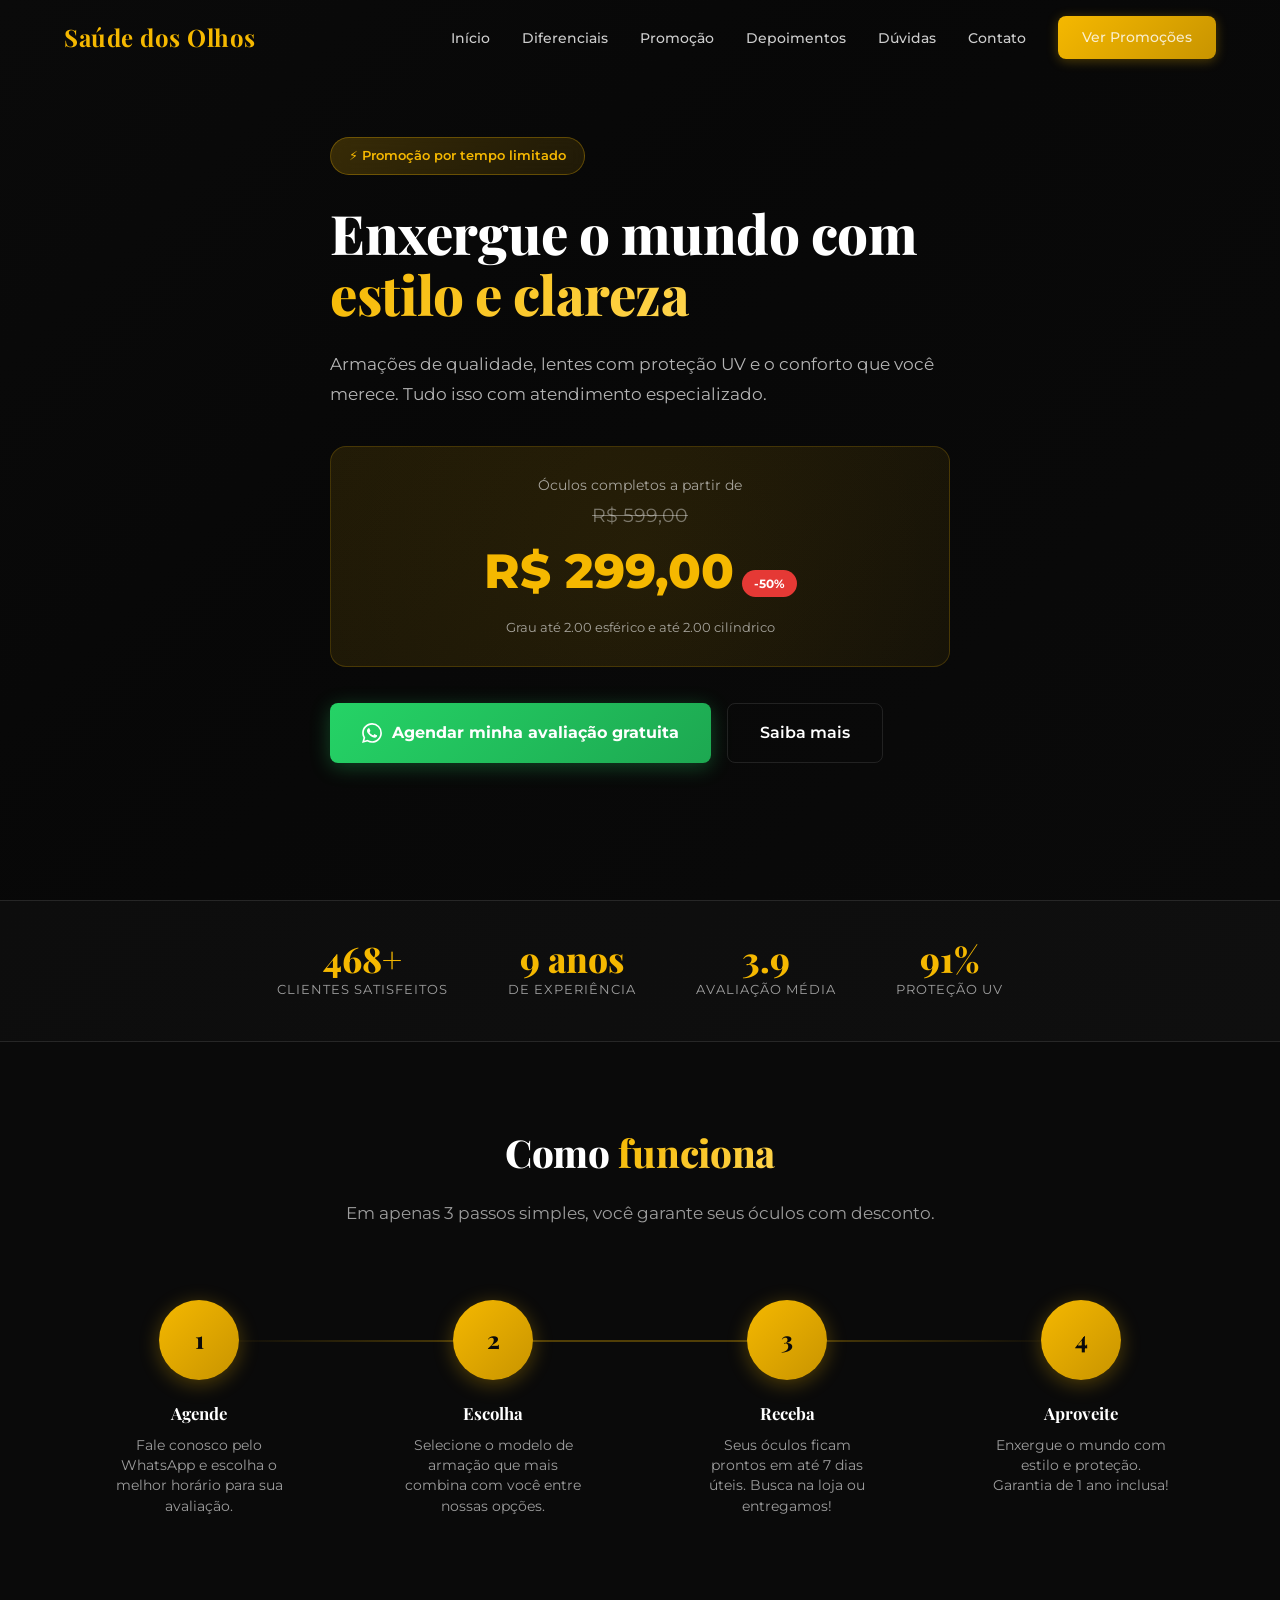
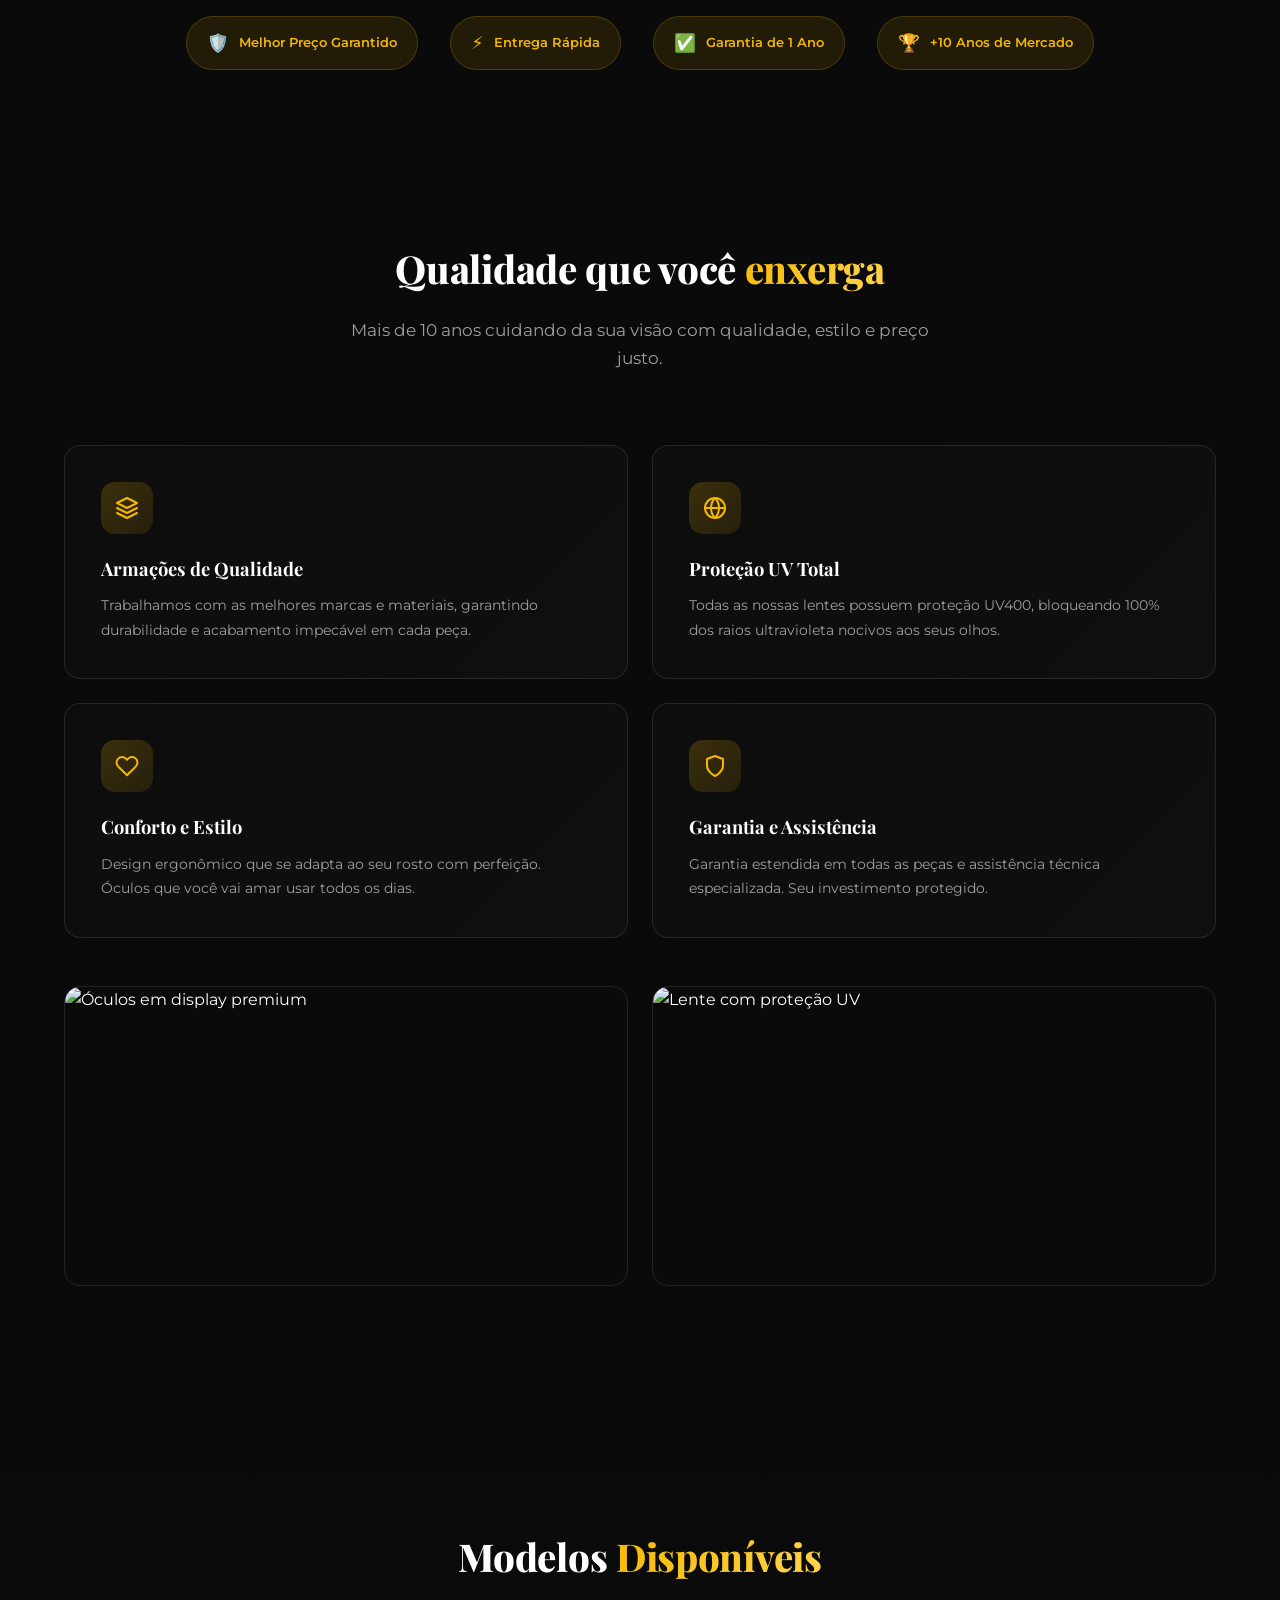
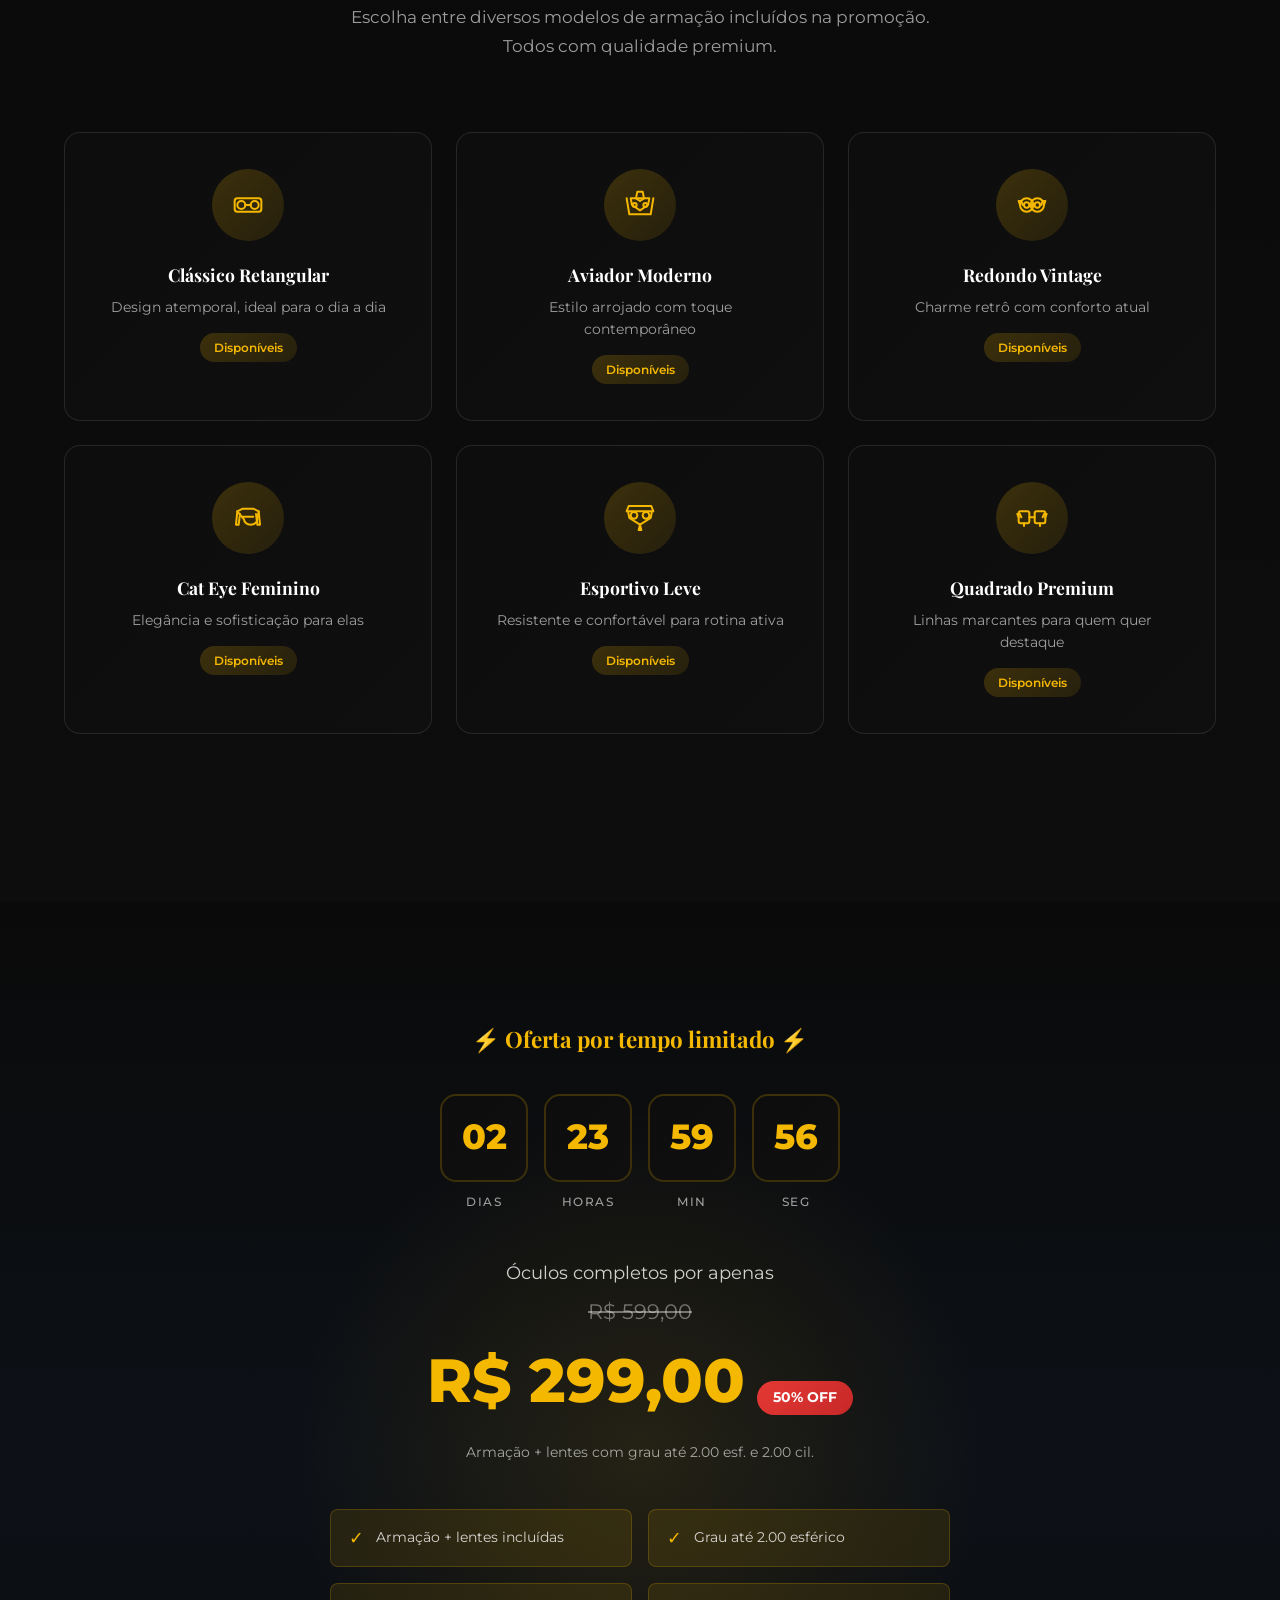
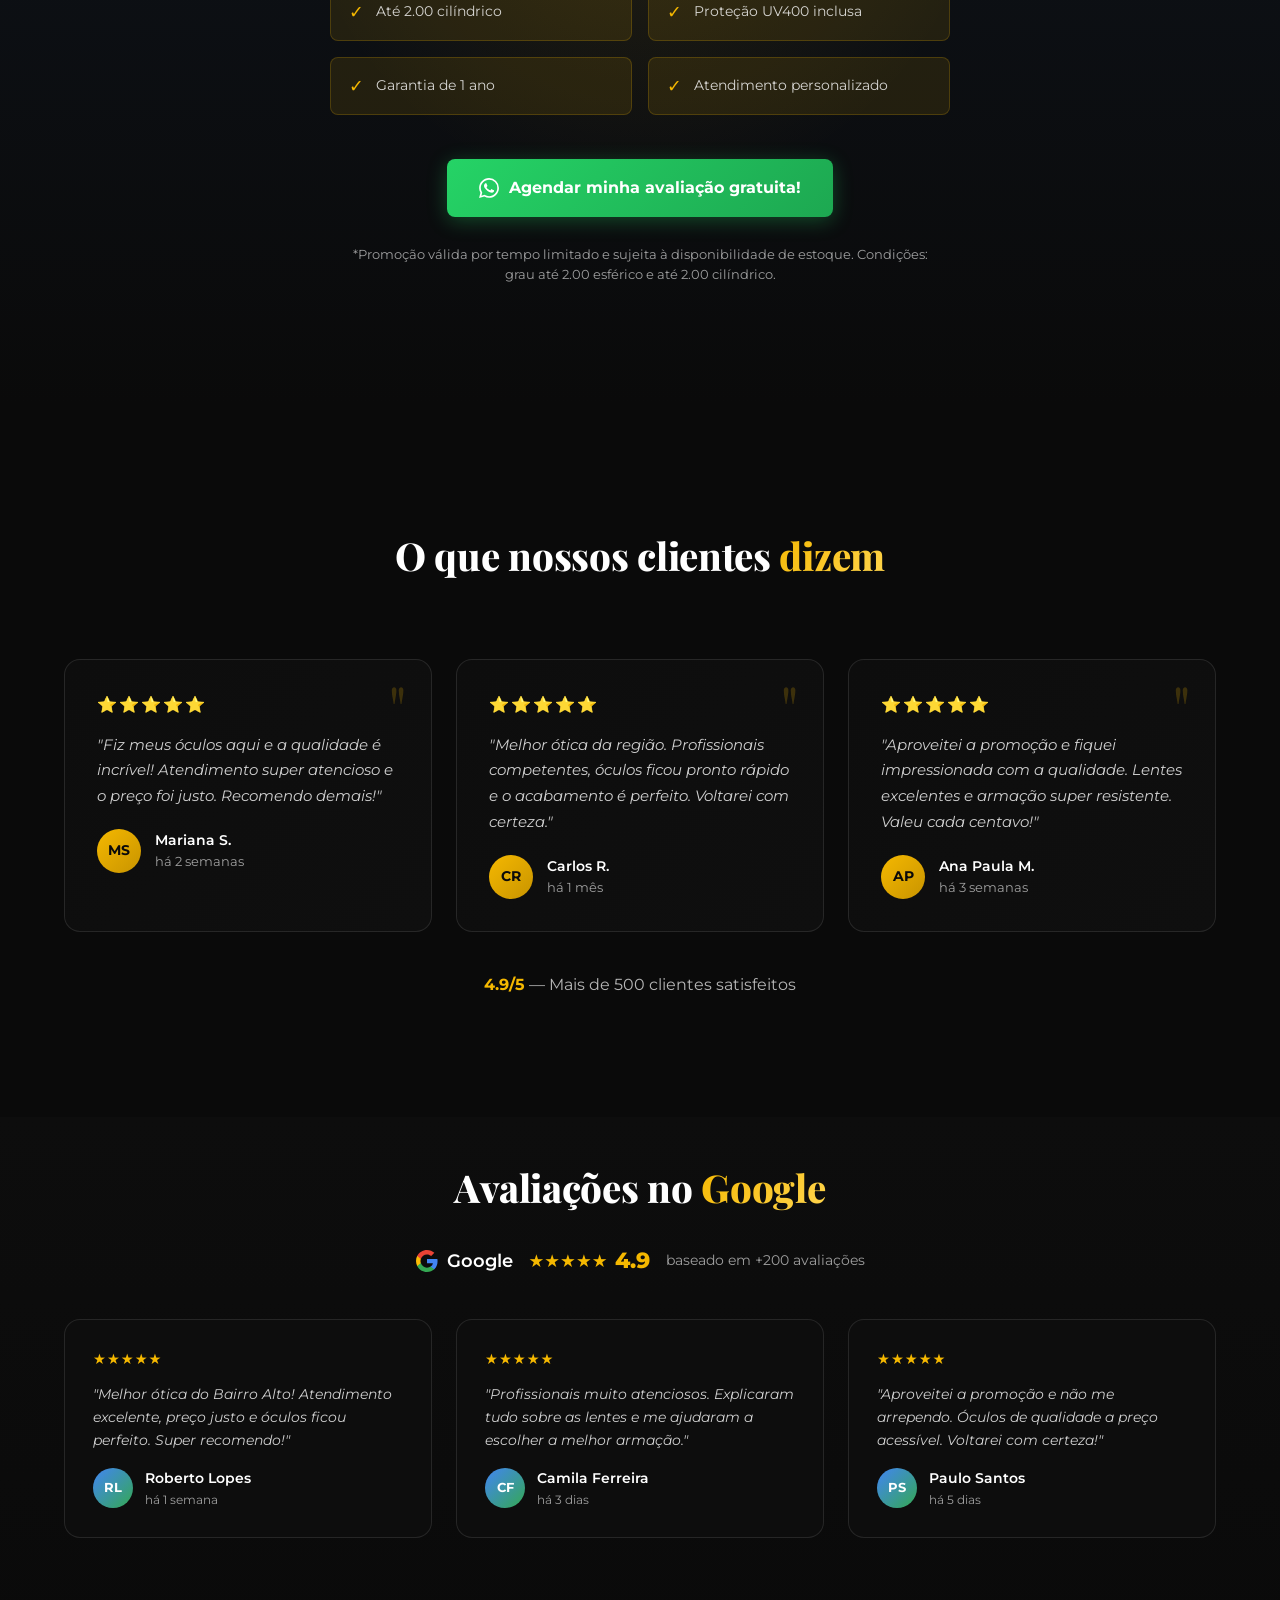
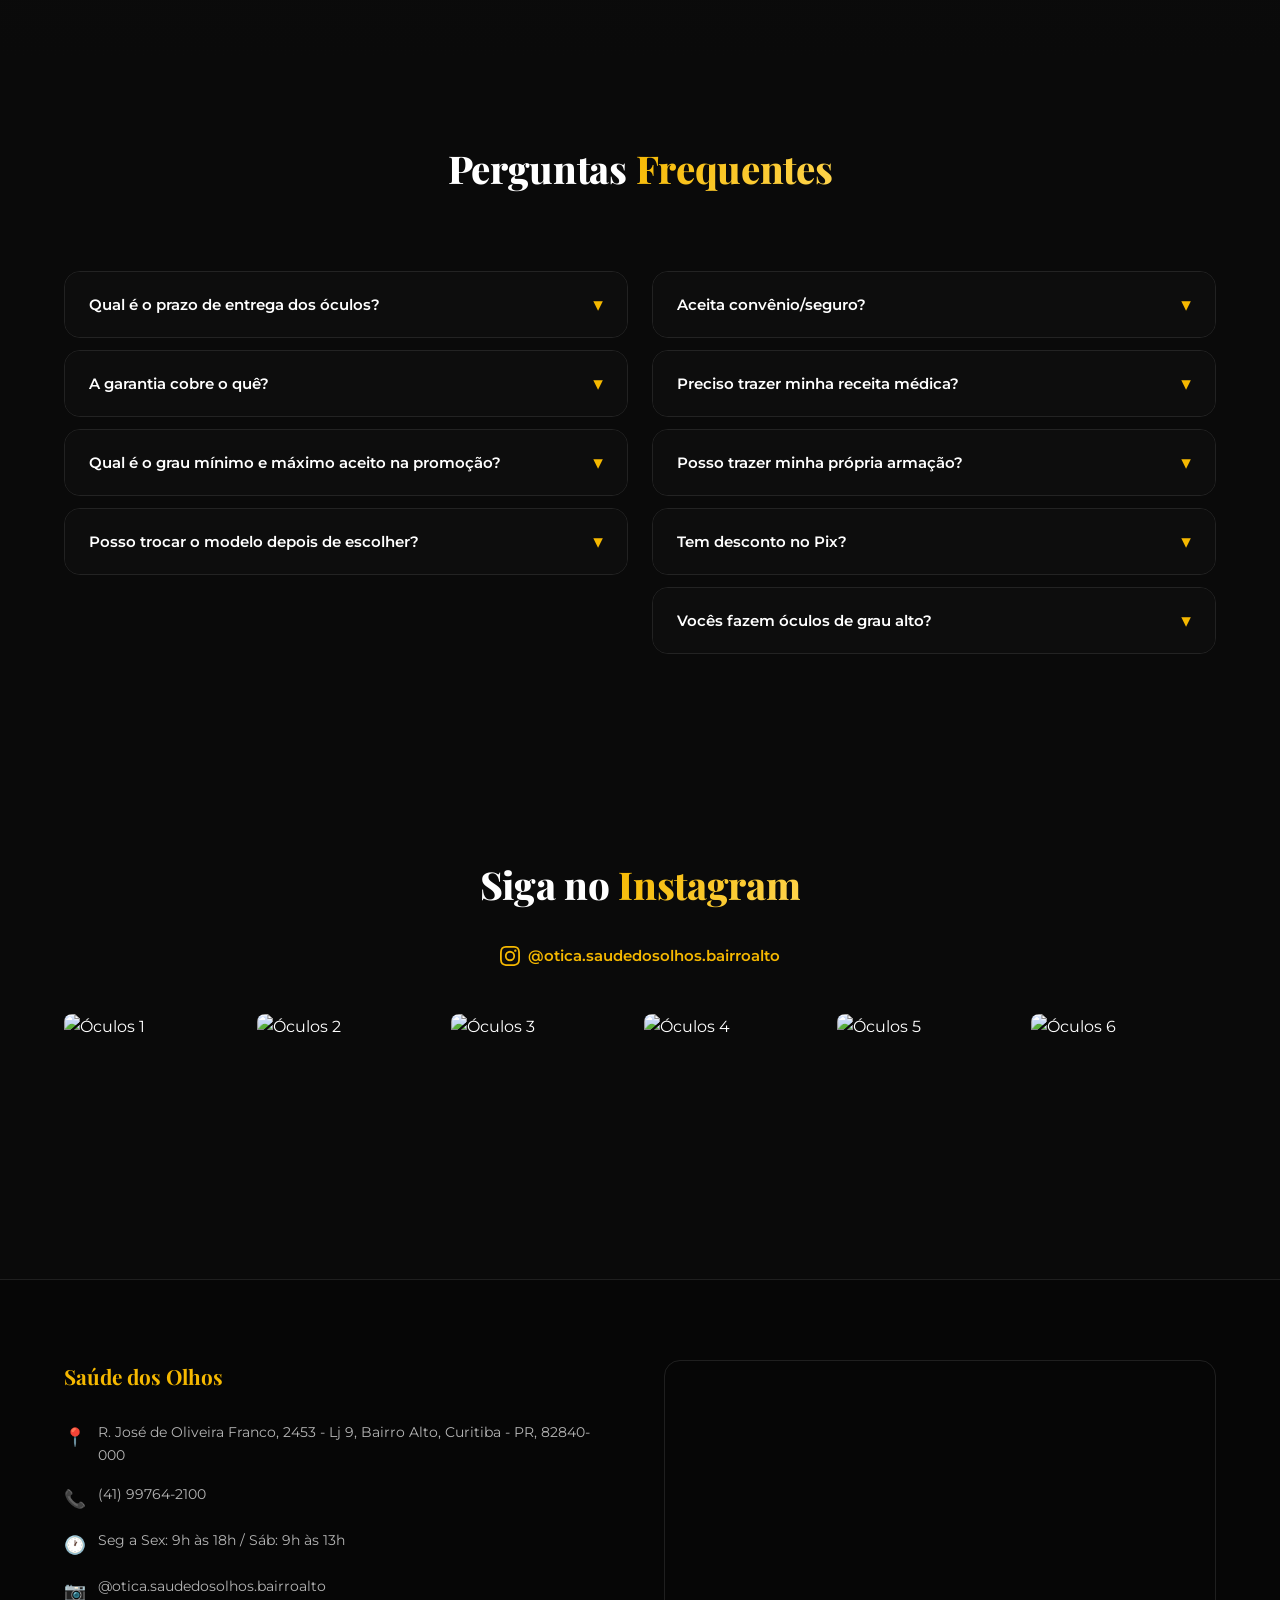
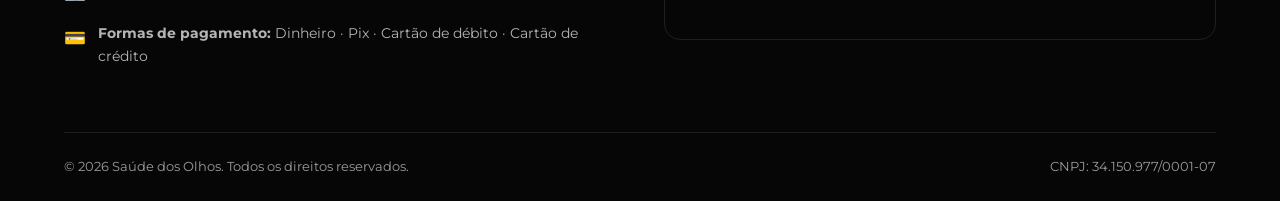
==== index.html @ c2dc25c1 "Update Instagram feed with 6 different photos" ====
<!DOCTYPE html>
<html lang="pt-BR">
<head>
  <meta charset="UTF-8">
  <meta name="viewport" content="width=device-width, initial-scale=1.0">
  <title>ÓticaPromo - Saúde dos Olhos</title>
  <meta name="description" content="Óculos completos com oferta especial. Qualidade e estilo para sua visão.">
  <link rel="icon" href="https://public-frontend-1300249583.cos.ap-nanjing.myqcloud.com/commonfile/DefaultAppLogo.png">
  <meta property="og:title" content="ÓticaPromo - Saúde dos Olhos">
  <meta property="og:description" content="Óculos completos com oferta especial. Qualidade e estilo para sua visão.">
  <meta property="og:type" content="website">
  <link rel="stylesheet" href="styles.css">
</head>
<body>

  <!-- Navbar -->
  <nav class="navbar">
    <div class="container">
      <a href="/" class="navbar-brand">Saúde dos Olhos</a>
      <ul class="navbar-links">
        <li><a href="#hero">Início</a></li>
        <li><a href="#diferenciais">Diferenciais</a></li>
        <li><a href="#oferta">Promoção</a></li>
        <li><a href="#depoimentos">Depoimentos</a></li>
        <li><a href="#faq">Dúvidas</a></li>
        <li><a href="#contato">Contato</a></li>
        <li><a href="promocoes.html" class="btn-gold">Ver Promoções</a></li>
      </ul>
      <button class="hamburger" aria-label="Menu">
        <span></span><span></span><span></span>
      </button>
    </div>
  </nav>

  <!-- Mobile Menu -->
  <div class="mobile-menu">
    <button class="mobile-menu-close" aria-label="Fechar menu">&times;</button>
    <a href="#hero">Início</a>
    <a href="#diferenciais">Diferenciais</a>
    <a href="#oferta">Promoção</a>
    <a href="#depoimentos">Depoimentos</a>
    <a href="#faq">Dúvidas</a>
    <a href="#contato">Contato</a>
    <a href="promocoes.html" class="btn-gold">Ver Promoções</a>
  </div>

  <!-- Hero -->
  <section class="hero" id="hero">
    <div class="hero-bg">
      <img src="https://mgx-backend-cdn.metadl.com/generate/images/1428161/2026-07-14/spv62vicaizq/hero-stylish-person-glasses.png" alt="Pessoa com estilo usando óculos">
    </div>
    <div class="container">
      <div class="hero-content">
        <span class="hero-badge">⚡ Promoção por tempo limitado</span>
        <h1>Enxergue o mundo com <span class="gold">estilo e clareza</span></h1>
        <p>Armações de qualidade, lentes com proteção UV e o conforto que você merece. Tudo isso com atendimento especializado.</p>
        <div class="price-box">
          <div class="label">Óculos completos a partir de</div>
          <div class="price-original">R$ 599,00</div>
          <div><span class="price">R$ 299,00</span><span class="discount-badge">-50%</span></div>
          <div class="subtitle">Grau até 2.00 esférico e até 2.00 cilíndrico</div>
        </div>
        <div class="hero-buttons">
          <a href="https://wa.me/5541997642100?text=Ol%C3%A1!%20Quero%20agendar%20minha%20avalia%C3%A7%C3%A3o%20gratuita" class="btn-whatsapp" target="_blank" rel="noopener">
            <svg width="20" height="20" viewBox="0 0 24 24" fill="currentColor"><path d="M17.472 14.382c-.297-.149-1.758-.867-2.03-.967-.273-.099-.471-.148-.67.15-.197.297-.767.966-.94 1.164-.173.199-.347.223-.644.075-.297-.15-1.255-.463-2.39-1.475-.883-.788-1.48-1.761-1.653-2.059-.173-.297-.018-.458.13-.606.134-.133.298-.347.446-.52.149-.174.198-.298.298-.497.099-.198.05-.371-.025-.52-.075-.149-.669-1.612-.916-2.207-.242-.579-.487-.5-.669-.51-.173-.008-.371-.01-.57-.01-.198 0-.52.074-.792.372-.272.297-1.04 1.016-1.04 2.479 0 1.462 1.065 2.875 1.213 3.074.149.198 2.096 3.2 5.077 4.487.709.306 1.262.489 1.694.625.712.227 1.36.195 1.871.118.571-.085 1.758-.719 2.006-1.413.248-.694.248-1.289.173-1.413-.074-.124-.272-.198-.57-.347m-5.421 7.403h-.004a9.87 9.87 0 01-5.031-1.378l-.361-.214-3.741.982.998-3.648-.235-.374a9.86 9.86 0 01-1.51-5.26c.001-5.45 4.436-9.884 9.888-9.884 2.64 0 5.122 1.03 6.988 2.898a9.825 9.825 0 012.893 6.994c-.003 5.45-4.437 9.884-9.885 9.884m8.413-18.297A11.815 11.815 0 0012.05 0C5.495 0 .16 5.335.157 11.892c0 2.096.547 4.142 1.588 5.945L.057 24l6.305-1.654a11.882 11.882 0 005.683 1.448h.005c6.554 0 11.89-5.335 11.893-11.893a11.821 11.821 0 00-3.48-8.413z"/></svg>
            Agendar minha avaliação gratuita
          </a>
          <a href="#diferenciais" class="btn-outline">Saiba mais</a>
        </div>
      </div>
    </div>
  </section>

  <!-- Social Proof -->
  <section class="social-proof">
    <div class="container">
      <div class="proof-item fade-in">
        <div class="proof-number" data-count="500" data-suffix="+">0+</div>
        <div class="proof-label">Clientes satisfeitos</div>
      </div>
      <div class="proof-item fade-in">
        <div class="proof-number" data-count="10" data-suffix=" anos">0 anos</div>
        <div class="proof-label">De experiência</div>
      </div>
      <div class="proof-item fade-in">
        <div class="proof-number" data-count="4" data-suffix=".9" data-prefix="">0</div>
        <div class="proof-label">Avaliação média</div>
      </div>
      <div class="proof-item fade-in">
        <div class="proof-number" data-count="100" data-suffix="%">0%</div>
        <div class="proof-label">Proteção UV</div>
      </div>
    </div>
  </section>

  <!-- Processo Passo a Passo -->
  <section class="section" style="padding-top: 80px; padding-bottom: 40px;">
    <div class="container">
      <div class="section-header">
        <h2 class="fade-in">Como <span class="gold">funciona</span></h2>
        <p class="fade-in">Em apenas 3 passos simples, você garante seus óculos com desconto.</p>
      </div>
      <div class="processo-grid">
        <div class="processo-step fade-in">
          <div class="processo-numero">1</div>
          <h3>Agende</h3>
          <p>Fale conosco pelo WhatsApp e escolha o melhor horário para sua avaliação.</p>
        </div>
        <div class="processo-step fade-in">
          <div class="processo-numero">2</div>
          <h3>Escolha</h3>
          <p>Selecione o modelo de armação que mais combina com você entre nossas opções.</p>
        </div>
        <div class="processo-step fade-in">
          <div class="processo-numero">3</div>
          <h3>Receba</h3>
          <p>Seus óculos ficam prontos em até 7 dias úteis. Busca na loja ou entregamos!</p>
        </div>
        <div class="processo-step fade-in">
          <div class="processo-numero">4</div>
          <h3>Aproveite</h3>
          <p>Enxergue o mundo com estilo e proteção. Garantia de 1 ano inclusa!</p>
        </div>
      </div>
    </div>
  </section>

  <!-- Trust Seals -->
  <section class="section" style="padding: 60px 0 0;">
    <div class="container">
      <div class="trust-seals fade-in">
        <div class="seal"><span class="seal-icon">🛡️</span> Melhor Preço Garantido</div>
        <div class="seal"><span class="seal-icon">⚡</span> Entrega Rápida</div>
        <div class="seal"><span class="seal-icon">✅</span> Garantia de 1 Ano</div>
        <div class="seal"><span class="seal-icon">🏆</span> +10 Anos de Mercado</div>
      </div>
    </div>
  </section>

  <!-- Diferenciais -->
  <section class="section" id="diferenciais">
    <div class="container">
      <div class="section-header">
        <h2 class="fade-in">Qualidade que você <span class="gold">enxerga</span></h2>
        <p class="fade-in">Mais de 10 anos cuidando da sua visão com qualidade, estilo e preço justo.</p>
      </div>
      <div class="diferenciais-grid">
        <div class="diferencial-card fade-in-left">
          <div class="diferencial-icon">
            <svg width="24" height="24" viewBox="0 0 24 24" fill="none" stroke="currentColor" stroke-width="2" stroke-linecap="round" stroke-linejoin="round"><path d="M12 2L2 7l10 5 10-5-10-5z"/><path d="M2 17l10 5 10-5"/><path d="M2 12l10 5 10-5"/></svg>
          </div>
          <h3>Armações de Qualidade</h3>
          <p>Trabalhamos com as melhores marcas e materiais, garantindo durabilidade e acabamento impecável em cada peça.</p>
        </div>
        <div class="diferencial-card fade-in-right">
          <div class="diferencial-icon">
            <svg width="24" height="24" viewBox="0 0 24 24" fill="none" stroke="currentColor" stroke-width="2" stroke-linecap="round" stroke-linejoin="round"><circle cx="12" cy="12" r="10"/><path d="M12 2a14.5 14.5 0 000 20 14.5 14.5 0 000-20"/><path d="M2 12h20"/></svg>
          </div>
          <h3>Proteção UV Total</h3>
          <p>Todas as nossas lentes possuem proteção UV400, bloqueando 100% dos raios ultravioleta nocivos aos seus olhos.</p>
        </div>
        <div class="diferencial-card fade-in-left">
          <div class="diferencial-icon">
            <svg width="24" height="24" viewBox="0 0 24 24" fill="none" stroke="currentColor" stroke-width="2" stroke-linecap="round" stroke-linejoin="round"><path d="M20.84 4.61a5.5 5.5 0 00-7.78 0L12 5.67l-1.06-1.06a5.5 5.5 0 00-7.78 7.78l1.06 1.06L12 21.23l7.78-7.78 1.06-1.06a5.5 5.5 0 000-7.78z"/></svg>
          </div>
          <h3>Conforto e Estilo</h3>
          <p>Design ergonômico que se adapta ao seu rosto com perfeição. Óculos que você vai amar usar todos os dias.</p>
        </div>
        <div class="diferencial-card fade-in-right">
          <div class="diferencial-icon">
            <svg width="24" height="24" viewBox="0 0 24 24" fill="none" stroke="currentColor" stroke-width="2" stroke-linecap="round" stroke-linejoin="round"><path d="M12 22s8-4 8-10V5l-8-3-8 3v7c0 6 8 10 8 10z"/></svg>
          </div>
          <h3>Garantia e Assistência</h3>
          <p>Garantia estendida em todas as peças e assistência técnica especializada. Seu investimento protegido.</p>
        </div>
      </div>
      <div class="gallery-grid">
        <img class="scale-in" src="https://mgx-backend-cdn.metadl.com/generate/images/1428161/2026-07-14/spv63dycaiza/glasses-display-luxury.png" alt="Óculos em display premium">
        <img class="scale-in" src="https://mgx-backend-cdn.metadl.com/generate/images/1428161/2026-07-14/spv63qqcai2q/lens-uv-protection-closeup.png" alt="Lente com proteção UV">
      </div>
    </div>
  </section>

  <!-- Modelos Disponíveis -->
  <section class="section models-section" id="modelos">
    <div class="container">
      <div class="section-header">
        <h2 class="fade-in">Modelos <span class="gold">Disponíveis</span></h2>
        <p class="fade-in">Escolha entre diversos modelos de armação incluídos na promoção. Todos com qualidade premium.</p>
      </div>
      <div class="models-grid">
        <div class="model-card fade-in">
          <div class="model-icon">
            <svg width="32" height="32" viewBox="0 0 24 24" fill="none" stroke="currentColor" stroke-width="1.5" stroke-linecap="round" stroke-linejoin="round"><rect x="2" y="7" width="20" height="10" rx="2"/><circle cx="7" cy="12" r="3"/><circle cx="17" cy="12" r="3"/><path d="M10 12h4"/></svg>
          </div>
          <h3>Clássico Retangular</h3>
          <p>Design atemporal, ideal para o dia a dia</p>
          <span class="model-badge">Disponíveis</span>
        </div>
        <div class="model-card fade-in">
          <div class="model-icon">
            <svg width="32" height="32" viewBox="0 0 24 24" fill="none" stroke="currentColor" stroke-width="1.5" stroke-linecap="round" stroke-linejoin="round"><path d="M10 2h4l1 5-3 2-3-2z"/><path d="M5 7h14l-1 5-6 4-6-4z"/><path d="M2 7l2 12h16l2-12"/><circle cx="8" cy="12" r="1.5"/><circle cx="16" cy="12" r="1.5"/></svg>
          </div>
          <h3>Aviador Moderno</h3>
          <p>Estilo arrojado com toque contemporâneo</p>
          <span class="model-badge">Disponíveis</span>
        </div>
        <div class="model-card fade-in">
          <div class="model-icon">
            <svg width="32" height="32" viewBox="0 0 24 24" fill="none" stroke="currentColor" stroke-width="1.5" stroke-linecap="round" stroke-linejoin="round"><circle cx="8" cy="12" r="5"/><circle cx="16" cy="12" r="5"/><path d="M13 12h-2"/><circle cx="8" cy="12" r="2"/><circle cx="16" cy="12" r="2"/><path d="M3 12l-1-3h2l1 3"/><path d="M21 12l1-3h-2l-1 3"/></svg>
          </div>
          <h3>Redondo Vintage</h3>
          <p>Charme retrô com conforto atual</p>
          <span class="model-badge">Disponíveis</span>
        </div>
        <div class="model-card fade-in">
          <div class="model-icon">
            <svg width="32" height="32" viewBox="0 0 24 24" fill="none" stroke="currentColor" stroke-width="1.5" stroke-linecap="round" stroke-linejoin="round"><path d="M4 7l4-2h8l4 2-1 6c0 2-2 4-5 4s-5-2-5-4z"/><path d="M4 7l-1 10h2l1-8"/><path d="M20 7l1 10h-2l-1-8"/><path d="M8 11h8"/></svg>
          </div>
          <h3>Cat Eye Feminino</h3>
          <p>Elegância e sofisticação para elas</p>
          <span class="model-badge">Disponíveis</span>
        </div>
        <div class="model-card fade-in">
          <div class="model-icon">
            <svg width="32" height="32" viewBox="0 0 24 24" fill="none" stroke="currentColor" stroke-width="1.5" stroke-linecap="round" stroke-linejoin="round"><path d="M3 7h18l-1 5-8 5-8-5z"/><circle cx="7.5" cy="10" r="2.5"/><circle cx="16.5" cy="10" r="2.5"/><path d="M2 7l1.5-4h17L22 7"/><path d="M12 17l-1 4h2l-1-4z"/></svg>
          </div>
          <h3>Esportivo Leve</h3>
          <p>Resistente e confortável para rotina ativa</p>
          <span class="model-badge">Disponíveis</span>
        </div>
        <div class="model-card fade-in">
          <div class="model-icon">
            <svg width="32" height="32" viewBox="0 0 24 24" fill="none" stroke="currentColor" stroke-width="1.5" stroke-linecap="round" stroke-linejoin="round"><rect x="2" y="7" width="8" height="9" rx="1.5"/><rect x="14" y="7" width="8" height="9" rx="1.5"/><path d="M10 11.5h4"/><path d="M2 11.5l-1-2.5h2l1 2.5"/><path d="M22 11.5l1-2.5h-2l-1 2.5"/><path d="M6 16v2"/><path d="M18 16v2"/></svg>
          </div>
          <h3>Quadrado Premium</h3>
          <p>Linhas marcantes para quem quer destaque</p>
          <span class="model-badge">Disponíveis</span>
        </div>
      </div>
    </div>
  </section>

  <!-- Oferta -->
  <section class="section oferta-section" id="oferta">
    <div class="container">
      <div class="oferta-banner fade-in">⚡ Oferta por tempo limitado ⚡</div>
      <div class="countdown fade-in" id="countdown">
        <div class="countdown-item">
          <div class="countdown-value">00</div>
          <div class="countdown-label">Dias</div>
        </div>
        <div class="countdown-item">
          <div class="countdown-value">00</div>
          <div class="countdown-label">Horas</div>
        </div>
        <div class="countdown-item">
          <div class="countdown-value">00</div>
          <div class="countdown-label">Min</div>
        </div>
        <div class="countdown-item">
          <div class="countdown-value">00</div>
          <div class="countdown-label">Seg</div>
        </div>
      </div>
      <div class="oferta-price fade-in">
        <div class="desc">Óculos completos por apenas</div>
        <div class="price-old">R$ 599,00</div>
        <div><span class="price">R$ 299,00</span><span class="discount-tag">50% OFF</span></div>
        <div class="sub">Armação + lentes com grau até 2.00 esf. e 2.00 cil.</div>
      </div>
      <div class="included-list fade-in">
        <div class="included-item"><span class="check">✓</span> Armação + lentes incluídas</div>
        <div class="included-item"><span class="check">✓</span> Grau até 2.00 esférico</div>
        <div class="included-item"><span class="check">✓</span> Até 2.00 cilíndrico</div>
        <div class="included-item"><span class="check">✓</span> Proteção UV400 inclusa</div>
        <div class="included-item"><span class="check">✓</span> Garantia de 1 ano</div>
        <div class="included-item"><span class="check">✓</span> Atendimento personalizado</div>
      </div>
      <div class="oferta-cta fade-in">
        <a href="https://wa.me/5541997642100?text=Ol%C3%A1!%20Quero%20agendar%20minha%20avalia%C3%A7%C3%A3o%20gratuita%20para%20a%20promo%C3%A7%C3%A3o%20de%20R%24299!" class="btn-whatsapp" target="_blank" rel="noopener">
          <svg width="20" height="20" viewBox="0 0 24 24" fill="currentColor"><path d="M17.472 14.382c-.297-.149-1.758-.867-2.03-.967-.273-.099-.471-.148-.67.15-.197.297-.767.966-.94 1.164-.173.199-.347.223-.644.075-.297-.15-1.255-.463-2.39-1.475-.883-.788-1.48-1.761-1.653-2.059-.173-.297-.018-.458.13-.606.134-.133.298-.347.446-.52.149-.174.198-.298.298-.497.099-.198.05-.371-.025-.52-.075-.149-.669-1.612-.916-2.207-.242-.579-.487-.5-.669-.51-.173-.008-.371-.01-.57-.01-.198 0-.52.074-.792.372-.272.297-1.04 1.016-1.04 2.479 0 1.462 1.065 2.875 1.213 3.074.149.198 2.096 3.2 5.077 4.487.709.306 1.262.489 1.694.625.712.227 1.36.195 1.871.118.571-.085 1.758-.719 2.006-1.413.248-.694.248-1.289.173-1.413-.074-.124-.272-.198-.57-.347m-5.421 7.403h-.004a9.87 9.87 0 01-5.031-1.378l-.361-.214-3.741.982.998-3.648-.235-.374a9.86 9.86 0 01-1.51-5.26c.001-5.45 4.436-9.884 9.888-9.884 2.64 0 5.122 1.03 6.988 2.898a9.825 9.825 0 012.893 6.994c-.003 5.45-4.437 9.884-9.885 9.884m8.413-18.297A11.815 11.815 0 0012.05 0C5.495 0 .16 5.335.157 11.892c0 2.096.547 4.142 1.588 5.945L.057 24l6.305-1.654a11.882 11.882 0 005.683 1.448h.005c6.554 0 11.89-5.335 11.893-11.893a11.821 11.821 0 00-3.48-8.413z"/></svg>
          Agendar minha avaliação gratuita!
        </a>
      </div>
      <p class="disclaimer fade-in">*Promoção válida por tempo limitado e sujeita à disponibilidade de estoque. Condições: grau até 2.00 esférico e até 2.00 cilíndrico.</p>
    </div>
  </section>

  <!-- Depoimentos -->
  <section class="section" id="depoimentos">
    <div class="container">
      <div class="section-header">
        <h2 class="fade-in">O que nossos clientes <span class="gold">dizem</span></h2>
      </div>
      <div class="depoimentos-grid">
        <div class="depoimento-card fade-in">
          <div class="depoimento-stars">⭐⭐⭐⭐⭐</div>
          <p class="depoimento-text">"Fiz meus óculos aqui e a qualidade é incrível! Atendimento super atencioso e o preço foi justo. Recomendo demais!"</p>
          <div class="depoimento-author">
            <div class="depoimento-avatar">MS</div>
            <div>
              <div class="depoimento-name">Mariana S.</div>
              <div class="depoimento-time">há 2 semanas</div>
            </div>
          </div>
        </div>
        <div class="depoimento-card fade-in">
          <div class="depoimento-stars">⭐⭐⭐⭐⭐</div>
          <p class="depoimento-text">"Melhor ótica da região. Profissionais competentes, óculos ficou pronto rápido e o acabamento é perfeito. Voltarei com certeza."</p>
          <div class="depoimento-author">
            <div class="depoimento-avatar">CR</div>
            <div>
              <div class="depoimento-name">Carlos R.</div>
              <div class="depoimento-time">há 1 mês</div>
            </div>
          </div>
        </div>
        <div class="depoimento-card fade-in">
          <div class="depoimento-stars">⭐⭐⭐⭐⭐</div>
          <p class="depoimento-text">"Aproveitei a promoção e fiquei impressionada com a qualidade. Lentes excelentes e armação super resistente. Valeu cada centavo!"</p>
          <div class="depoimento-author">
            <div class="depoimento-avatar">AP</div>
            <div>
              <div class="depoimento-name">Ana Paula M.</div>
              <div class="depoimento-time">há 3 semanas</div>
            </div>
          </div>
        </div>
      </div>
      <p class="depoimentos-rating fade-in"><strong>4.9/5</strong> — Mais de 500 clientes satisfeitos</p>
    </div>
  </section>

  <!-- Google Reviews -->
  <section class="section reviews-section" style="padding-top: 40px;">
    <div class="container">
      <div class="section-header" style="margin-bottom: 24px;">
        <h2 class="fade-in">Avaliações no <span class="gold">Google</span></h2>
      </div>
      <div class="reviews-header fade-in">
        <div class="reviews-google-logo">
          <svg viewBox="0 0 24 24"><path d="M22.56 12.25c0-.78-.07-1.53-.2-2.25H12v4.26h5.92a5.06 5.06 0 01-2.2 3.32v2.77h3.57c2.08-1.92 3.28-4.74 3.28-8.1z" fill="#4285F4"/><path d="M12 23c2.97 0 5.46-.98 7.28-2.66l-3.57-2.77c-.98.66-2.23 1.06-3.71 1.06-2.86 0-5.29-1.93-6.16-4.53H2.18v2.84C3.99 20.53 7.7 23 12 23z" fill="#34A853"/><path d="M5.84 14.09c-.22-.66-.35-1.36-.35-2.09s.13-1.43.35-2.09V7.07H2.18C1.43 8.55 1 10.22 1 12s.43 3.45 1.18 4.93l2.85-2.22.81-.62z" fill="#FBBC05"/><path d="M12 5.38c1.62 0 3.06.56 4.21 1.64l3.15-3.15C17.45 2.09 14.97 1 12 1 7.7 1 3.99 3.47 2.18 7.07l3.66 2.84c.87-2.6 3.3-4.53 6.16-4.53z" fill="#EA4335"/></svg>
          Google
        </div>
        <div class="reviews-score">
          <span class="reviews-stars">★★★★★</span>
          4.9
        </div>
        <div class="reviews-count">baseado em +200 avaliações</div>
      </div>
      <div class="reviews-grid">
        <div class="review-card fade-in">
          <div class="review-stars">★★★★★</div>
          <p class="review-text">"Melhor ótica do Bairro Alto! Atendimento excelente, preço justo e óculos ficou perfeito. Super recomendo!"</p>
          <div class="review-author">
            <div class="review-avatar">RL</div>
            <div>
              <div class="review-name">Roberto Lopes</div>
              <div class="review-time">há 1 semana</div>
            </div>
          </div>
        </div>
        <div class="review-card fade-in">
          <div class="review-stars">★★★★★</div>
          <p class="review-text">"Profissionais muito atenciosos. Explicaram tudo sobre as lentes e me ajudaram a escolher a melhor armação."</p>
          <div class="review-author">
            <div class="review-avatar">CF</div>
            <div>
              <div class="review-name">Camila Ferreira</div>
              <div class="review-time">há 3 dias</div>
            </div>
          </div>
        </div>
        <div class="review-card fade-in">
          <div class="review-stars">★★★★★</div>
          <p class="review-text">"Aproveitei a promoção e não me arrependo. Óculos de qualidade a preço acessível. Voltarei com certeza!"</p>
          <div class="review-author">
            <div class="review-avatar">PS</div>
            <div>
              <div class="review-name">Paulo Santos</div>
              <div class="review-time">há 5 dias</div>
            </div>
          </div>
        </div>
      </div>
    </div>
  </section>

  <!-- FAQ -->
  <section class="section" id="faq" style="padding-top: 80px;">
    <div class="container">
      <div class="section-header">
        <h2 class="fade-in">Perguntas <span class="gold">Frequentes</span></h2>
      </div>
      <div class="faq-columns">
        <div class="faq-list">
          <div class="faq-item fade-in">
            <button class="faq-question">
              Qual é o prazo de entrega dos óculos?
              <span class="faq-arrow">▾</span>
            </button>
            <div class="faq-answer">
              <p>Após a avaliação e escolha do modelo, os óculos ficam prontos em até 7 dias úteis. Para graus simples, pode ser ainda mais rápido!</p>
            </div>
          </div>
          <div class="faq-item fade-in">
            <button class="faq-question">
              A garantia cobre o quê?
              <span class="faq-arrow">▾</span>
            </button>
            <div class="faq-answer">
              <p>Oferecemos garantia de 1 ano contra defeitos de fabricação, incluindo armação e lentes. Assistência técnica especializada incluída.</p>
            </div>
          </div>
          <div class="faq-item fade-in">
            <button class="faq-question">
              Qual é o grau mínimo e máximo aceito na promoção?
              <span class="faq-arrow">▾</span>
            </button>
            <div class="faq-answer">
              <p>A promoção contempla graus até 2.00 esférico e até 2.00 cilíndrico. Para graus acima disso, consulte nossas condições especiais.</p>
            </div>
          </div>
          <div class="faq-item fade-in">
            <button class="faq-question">
              Posso trocar o modelo depois de escolher?
              <span class="faq-arrow">▾</span>
            </button>
            <div class="faq-answer">
              <p>Sim! Você pode trocar o modelo dentro de 7 dias após a compra, desde que esteja em perfeitas condições e apresente a nota fiscal.</p>
            </div>
          </div>
        </div>
        <div class="faq-extra">
          <div class="faq-item fade-in">
            <button class="faq-question">
              Aceita convênio/seguro?
              <span class="faq-arrow">▾</span>
            </button>
            <div class="faq-answer">
              <p>No momento trabalhamos com pagamento direto. Consulte seu convênio para reembolso. Estamos trabalhando para aceitar convênios em breve!</p>
            </div>
          </div>
          <div class="faq-item fade-in">
            <button class="faq-question">
              Preciso trazer minha receita médica?
              <span class="faq-arrow">▾</span>
            </button>
            <div class="faq-answer">
              <p>Sim, traga sua receita médica válida (emitida nos últimos 12 meses). Se não tiver, podemos orientar sobre onde fazer o exame de vista.</p>
            </div>
          </div>
          <div class="faq-item fade-in">
            <button class="faq-question">
              Posso trazer minha própria armação?
              <span class="faq-arrow">▾</span>
            </button>
            <div class="faq-answer">
              <p>Sim! Caso já tenha uma armação que gosta, fazemos apenas a montagem das lentes com grau. Consulte valores.</p>
            </div>
          </div>
          <div class="faq-item fade-in">
            <button class="faq-question">
              Tem desconto no Pix?
              <span class="faq-arrow">▾</span>
            </button>
            <div class="faq-answer">
              <p>Sim! No pagamento via Pix você ganha 5% de desconto adicional sobre o valor da promoção. Pague R$284 nos óculos completos!</p>
            </div>
          </div>
          <div class="faq-item fade-in">
            <button class="faq-question">
              Vocês fazem óculos de grau alto?
              <span class="faq-arrow">▾</span>
            </button>
            <div class="faq-answer">
              <p>Sim! Trabalhamos com todos os graus. Para graus acima de 2.00, temos condições especiais com lentes finas e anti-reflexo. Fale conosco!</p>
            </div>
          </div>
        </div>
      </div>
    </div>
  </section>

  <!-- Instagram Feed -->
  <section class="instagram-section">
    <div class="container">
      <div class="instagram-header fade-in">
        <div class="section-header" style="margin-bottom: 12px;">
          <h2>Siga no <span class="gold">Instagram</span></h2>
        </div>
        <a href="https://www.instagram.com/otica.saudedosolhos.bairroalto" class="instagram-handle" target="_blank" rel="noopener">
          <svg width="20" height="20" viewBox="0 0 24 24" fill="currentColor"><path d="M12 2.163c3.204 0 3.584.012 4.85.07 3.252.148 4.771 1.691 4.919 4.919.058 1.265.069 1.645.069 4.849 0 3.205-.012 3.584-.069 4.849-.149 3.225-1.664 4.771-4.919 4.919-1.266.058-1.644.07-4.85.07-3.204 0-3.584-.012-4.849-.07-3.26-.149-4.771-1.699-4.919-4.92-.058-1.265-.07-1.644-.07-4.849 0-3.204.013-3.583.07-4.849.149-3.227 1.664-4.771 4.919-4.919 1.266-.057 1.645-.069 4.849-.069zM12 0C8.741 0 8.333.014 7.053.072 2.695.272.273 2.69.073 7.052.014 8.333 0 8.741 0 12c0 3.259.014 3.668.072 4.948.2 4.358 2.618 6.78 6.98 6.98C8.333 23.986 8.741 24 12 24c3.259 0 3.668-.014 4.948-.072 4.354-.2 6.782-2.618 6.979-6.98.059-1.28.073-1.689.073-4.948 0-3.259-.014-3.667-.072-4.947-.196-4.354-2.617-6.78-6.979-6.98C15.668.014 15.259 0 12 0zm0 5.838a6.162 6.162 0 100 12.324 6.162 6.162 0 000-12.324zM12 16a4 4 0 110-8 4 4 0 010 8zm6.406-11.845a1.44 1.44 0 100 2.881 1.44 1.44 0 000-2.881z"/></svg>
          @otica.saudedosolhos.bairroalto
        </a>
      </div>
      <div class="instagram-grid">
        <div class="instagram-item fade-in">
          <img src="https://images.unsplash.com/photo-1574258495973-f010dfbb5371?w=400&h=400&fit=crop" alt="Óculos 1" loading="lazy">
          <div class="instagram-overlay">
            <svg viewBox="0 0 24 24"><path d="M12 2.163c3.204 0 3.584.012 4.85.07 3.252.148 4.771 1.691 4.919 4.919.058 1.265.069 1.645.069 4.849 0 3.205-.012 3.584-.069 4.849-.149 3.225-1.664 4.771-4.919 4.919-1.266.058-1.644.07-4.85.07-3.204 0-3.584-.012-4.849-.07-3.26-.149-4.771-1.699-4.919-4.92-.058-1.265-.07-1.644-.07-4.849 0-3.204.013-3.583.07-4.849.149-3.227 1.664-4.771 4.919-4.919 1.266-.057 1.645-.069 4.849-.069zM12 0C8.741 0 8.333.014 7.053.072 2.695.272.273 2.69.073 7.052.014 8.333 0 8.741 0 12c0 3.259.014 3.668.072 4.948.2 4.358 2.618 6.78 6.98 6.98C8.333 23.986 8.741 24 12 24c3.259 0 3.668-.014 4.948-.072 4.354-.2 6.782-2.618 6.979-6.98.059-1.28.073-1.689.073-4.948 0-3.259-.014-3.667-.072-4.947-.196-4.354-2.617-6.78-6.979-6.98C15.668.014 15.259 0 12 0zm0 5.838a6.162 6.162 0 100 12.324 6.162 6.162 0 000-12.324zM12 16a4 4 0 110-8 4 4 0 010 8zm6.406-11.845a1.44 1.44 0 100 2.881 1.44 1.44 0 000-2.881z"/></svg>
          </div>
        </div>
        <div class="instagram-item fade-in">
          <img src="https://images.unsplash.com/photo-1511499767150-a48a237f0083?w=400&h=400&fit=crop" alt="Óculos 2" loading="lazy">
          <div class="instagram-overlay">
            <svg viewBox="0 0 24 24"><path d="M12 2.163c3.204 0 3.584.012 4.85.07 3.252.148 4.771 1.691 4.919 4.919.058 1.265.069 1.645.069 4.849 0 3.205-.012 3.584-.069 4.849-.149 3.225-1.664 4.771-4.919 4.919-1.266.058-1.644.07-4.85.07-3.204 0-3.584-.012-4.849-.07-3.26-.149-4.771-1.699-4.919-4.92-.058-1.265-.07-1.644-.07-4.849 0-3.204.013-3.583.07-4.849.149-3.227 1.664-4.771 4.919-4.919 1.266-.057 1.645-.069 4.849-.069zM12 0C8.741 0 8.333.014 7.053.072 2.695.272.273 2.69.073 7.052.014 8.333 0 8.741 0 12c0 3.259.014 3.668.072 4.948.2 4.358 2.618 6.78 6.98 6.98C8.333 23.986 8.741 24 12 24c3.259 0 3.668-.014 4.948-.072 4.354-.2 6.782-2.618 6.979-6.98.059-1.28.073-1.689.073-4.948 0-3.259-.014-3.667-.072-4.947-.196-4.354-2.617-6.78-6.979-6.98C15.668.014 15.259 0 12 0zm0 5.838a6.162 6.162 0 100 12.324 6.162 6.162 0 000-12.324zM12 16a4 4 0 110-8 4 4 0 010 8zm6.406-11.845a1.44 1.44 0 100 2.881 1.44 1.44 0 000-2.881z"/></svg>
          </div>
        </div>
        <div class="instagram-item fade-in">
          <img src="https://images.unsplash.com/photo-1508296695146-257a814070b4?w=400&h=400&fit=crop" alt="Óculos 3" loading="lazy">
          <div class="instagram-overlay">
            <svg viewBox="0 0 24 24"><path d="M12 2.163c3.204 0 3.584.012 4.85.07 3.252.148 4.771 1.691 4.919 4.919.058 1.265.069 1.645.069 4.849 0 3.205-.012 3.584-.069 4.849-.149 3.225-1.664 4.771-4.919 4.919-1.266.058-1.644.07-4.85.07-3.204 0-3.584-.012-4.849-.07-3.26-.149-4.771-1.699-4.919-4.92-.058-1.265-.07-1.644-.07-4.849 0-3.204.013-3.583.07-4.849.149-3.227 1.664-4.771 4.919-4.919 1.266-.057 1.645-.069 4.849-.069zM12 0C8.741 0 8.333.014 7.053.072 2.695.272.273 2.69.073 7.052.014 8.333 0 8.741 0 12c0 3.259.014 3.668.072 4.948.2 4.358 2.618 6.78 6.98 6.98C8.333 23.986 8.741 24 12 24c3.259 0 3.668-.014 4.948-.072 4.354-.2 6.782-2.618 6.979-6.98.059-1.28.073-1.689.073-4.948 0-3.259-.014-3.667-.072-4.947-.196-4.354-2.617-6.78-6.979-6.98C15.668.014 15.259 0 12 0zm0 5.838a6.162 6.162 0 100 12.324 6.162 6.162 0 000-12.324zM12 16a4 4 0 110-8 4 4 0 010 8zm6.406-11.845a1.44 1.44 0 100 2.881 1.44 1.44 0 000-2.881z"/></svg>
          </div>
        </div>
        <div class="instagram-item fade-in">
          <img src="https://images.unsplash.com/photo-1572635196237-14b3f281503f?w=400&h=400&fit=crop" alt="Óculos 4" loading="lazy">
          <div class="instagram-overlay">
            <svg viewBox="0 0 24 24"><path d="M12 2.163c3.204 0 3.584.012 4.85.07 3.252.148 4.771 1.691 4.919 4.919.058 1.265.069 1.645.069 4.849 0 3.205-.012 3.584-.069 4.849-.149 3.225-1.664 4.771-4.919 4.919-1.266.058-1.644.07-4.85.07-3.204 0-3.584-.012-4.849-.07-3.26-.149-4.771-1.699-4.919-4.92-.058-1.265-.07-1.644-.07-4.849 0-3.204.013-3.583.07-4.849.149-3.227 1.664-4.771 4.919-4.919 1.266-.057 1.645-.069 4.849-.069zM12 0C8.741 0 8.333.014 7.053.072 2.695.272.273 2.69.073 7.052.014 8.333 0 8.741 0 12c0 3.259.014 3.668.072 4.948.2 4.358 2.618 6.78 6.98 6.98C8.333 23.986 8.741 24 12 24c3.259 0 3.668-.014 4.948-.072 4.354-.2 6.782-2.618 6.979-6.98.059-1.28.073-1.689.073-4.948 0-3.259-.014-3.667-.072-4.947-.196-4.354-2.617-6.78-6.979-6.98C15.668.014 15.259 0 12 0zm0 5.838a6.162 6.162 0 100 12.324 6.162 6.162 0 000-12.324zM12 16a4 4 0 110-8 4 4 0 010 8zm6.406-11.845a1.44 1.44 0 100 2.881 1.44 1.44 0 000-2.881z"/></svg>
          </div>
        </div>
        <div class="instagram-item fade-in">
          <img src="https://images.unsplash.com/photo-1577803645773-f96470509666?w=400&h=400&fit=crop" alt="Óculos 5" loading="lazy">
          <div class="instagram-overlay">
            <svg viewBox="0 0 24 24"><path d="M12 2.163c3.204 0 3.584.012 4.85.07 3.252.148 4.771 1.691 4.919 4.919.058 1.265.069 1.645.069 4.849 0 3.205-.012 3.584-.069 4.849-.149 3.225-1.664 4.771-4.919 4.919-1.266.058-1.644.07-4.85.07-3.204 0-3.584-.012-4.849-.07-3.26-.149-4.771-1.699-4.919-4.92-.058-1.265-.07-1.644-.07-4.849 0-3.204.013-3.583.07-4.849.149-3.227 1.664-4.771 4.919-4.919 1.266-.057 1.645-.069 4.849-.069zM12 0C8.741 0 8.333.014 7.053.072 2.695.272.273 2.69.073 7.052.014 8.333 0 8.741 0 12c0 3.259.014 3.668.072 4.948.2 4.358 2.618 6.78 6.98 6.98C8.333 23.986 8.741 24 12 24c3.259 0 3.668-.014 4.948-.072 4.354-.2 6.782-2.618 6.979-6.98.059-1.28.073-1.689.073-4.948 0-3.259-.014-3.667-.072-4.947-.196-4.354-2.617-6.78-6.979-6.98C15.668.014 15.259 0 12 0zm0 5.838a6.162 6.162 0 100 12.324 6.162 6.162 0 000-12.324zM12 16a4 4 0 110-8 4 4 0 010 8zm6.406-11.845a1.44 1.44 0 100 2.881 1.44 1.44 0 000-2.881z"/></svg>
          </div>
        </div>
        <div class="instagram-item fade-in">
          <img src="https://images.unsplash.com/photo-1473496169904-658ba7c44d8a?w=400&h=400&fit=crop" alt="Óculos 6" loading="lazy">
          <div class="instagram-overlay">
            <svg viewBox="0 0 24 24"><path d="M12 2.163c3.204 0 3.584.012 4.85.07 3.252.148 4.771 1.691 4.919 4.919.058 1.265.069 1.645.069 4.849 0 3.205-.012 3.584-.069 4.849-.149 3.225-1.664 4.771-4.919 4.919-1.266.058-1.644.07-4.85.07-3.204 0-3.584-.012-4.849-.07-3.26-.149-4.771-1.699-4.919-4.92-.058-1.265-.07-1.644-.07-4.849 0-3.204.013-3.583.07-4.849.149-3.227 1.664-4.771 4.919-4.919 1.266-.057 1.645-.069 4.849-.069zM12 0C8.741 0 8.333.014 7.053.072 2.695.272.273 2.69.073 7.052.014 8.333 0 8.741 0 12c0 3.259.014 3.668.072 4.948.2 4.358 2.618 6.78 6.98 6.98C8.333 23.986 8.741 24 12 24c3.259 0 3.668-.014 4.948-.072 4.354-.2 6.782-2.618 6.979-6.98.059-1.28.073-1.689.073-4.948 0-3.259-.014-3.667-.072-4.947-.196-4.354-2.617-6.78-6.979-6.98C15.668.014 15.259 0 12 0zm0 5.838a6.162 6.162 0 100 12.324 6.162 6.162 0 000-12.324zM12 16a4 4 0 110-8 4 4 0 010 8zm6.406-11.845a1.44 1.44 0 100 2.881 1.44 1.44 0 000-2.881z"/></svg>
          </div>
        </div>
      </div>
    </div>
  </section>

  <!-- Contato / Footer -->
  <footer class="footer" id="contato">
    <div class="container">
      <div class="footer-grid">
        <div class="footer-info">
          <h3>Saúde dos Olhos</h3>
          <div class="footer-contact-item">
            <span class="icon">📍</span>
            <span>R. José de Oliveira Franco, 2453 - Lj 9, Bairro Alto, Curitiba - PR, 82840-000</span>
          </div>
          <div class="footer-contact-item">
            <span class="icon">📞</span>
            <a href="https://wa.me/5541997642100" target="_blank" rel="noopener">(41) 99764-2100</a>
          </div>
          <div class="footer-contact-item">
            <span class="icon">🕐</span>
            <span>Seg a Sex: 9h às 18h / Sáb: 9h às 13h</span>
          </div>
          <div class="footer-contact-item">
            <span class="icon">📷</span>
            <a href="https://www.instagram.com/otica.saudedosolhos.bairroalto" target="_blank" rel="noopener">@otica.saudedosolhos.bairroalto</a>
          </div>
          <div class="footer-contact-item">
            <span class="icon">💳</span>
            <span><strong>Formas de pagamento:</strong> Dinheiro · Pix · Cartão de débito · Cartão de crédito</span>
          </div>
        </div>
        <div class="footer-map">
          <iframe src="https://www.google.com/maps?cid=9417427737458404600&output=embed" title="Localização da Ótica Saúde dos Olhos" loading="lazy"></iframe>
        </div>
      </div>
      <div class="footer-bottom">
        <span>&copy; 2026 Saúde dos Olhos. Todos os direitos reservados.</span>
        <span>CNPJ: 34.150.977/0001-07</span>
      </div>
    </div>
  </footer>

  <!-- Floating WhatsApp -->
  <a href="https://wa.me/5541997642100?text=Ol%C3%A1!%20Vim%20pelo%20site%20e%20gostaria%20de%20saber%20mais%20sobre%20a%20promo%C3%A7%C3%A3o!" class="whatsapp-float" target="_blank" rel="noopener" aria-label="Fale conosco pelo WhatsApp">
    <svg viewBox="0 0 24 24" fill="currentColor"><path d="M17.472 14.382c-.297-.149-1.758-.867-2.03-.967-.273-.099-.471-.148-.67.15-.197.297-.767.966-.94 1.164-.173.199-.347.223-.644.075-.297-.15-1.255-.463-2.39-1.475-.883-.788-1.48-1.761-1.653-2.059-.173-.297-.018-.458.13-.606.134-.133.298-.347.446-.52.149-.174.198-.298.298-.497.099-.198.05-.371-.025-.52-.075-.149-.669-1.612-.916-2.207-.242-.579-.487-.5-.669-.51-.173-.008-.371-.01-.57-.01-.198 0-.52.074-.792.372-.272.297-1.04 1.016-1.04 2.479 0 1.462 1.065 2.875 1.213 3.074.149.198 2.096 3.2 5.077 4.487.709.306 1.262.489 1.694.625.712.227 1.36.195 1.871.118.571-.085 1.758-.719 2.006-1.413.248-.694.248-1.289.173-1.413-.074-.124-.272-.198-.57-.347m-5.421 7.403h-.004a9.87 9.87 0 01-5.031-1.378l-.361-.214-3.741.982.998-3.648-.235-.374a9.86 9.86 0 01-1.51-5.26c.001-5.45 4.436-9.884 9.888-9.884 2.64 0 5.122 1.03 6.988 2.898a9.825 9.825 0 012.893 6.994c-.003 5.45-4.437 9.884-9.885 9.884m8.413-18.297A11.815 11.815 0 0012.05 0C5.495 0 .16 5.335.157 11.892c0 2.096.547 4.142 1.588 5.945L.057 24l6.305-1.654a11.882 11.882 0 005.683 1.448h.005c6.554 0 11.89-5.335 11.893-11.893a11.821 11.821 0 00-3.48-8.413z"/></svg>
  </a>

  <script src="script.js"></script>
</body>
</html>
---- styles.css ----
@import url('https://fonts.googleapis.com/css2?family=Montserrat:wght@400;500;600;700;800&family=Playfair+Display:ital,wght@0,400;0,700;0,800;1,400&display=swap');

*, *::before, *::after {
  margin: 0;
  padding: 0;
  box-sizing: border-box;
}

:root {
  --bg-primary: #0a0a0a;
  --bg-secondary: #060606;
  --bg-tertiary: #0d0d0d;
  --bg-quaternary: #0f0f0f;
  --gold: #f5b800;
  --gold-hover: #ffd54f;
  --gold-dark: #c89400;
  --gold-10: rgba(245, 184, 0, 0.1);
  --gold-20: rgba(245, 184, 0, 0.2);
  --gold-30: rgba(245, 184, 0, 0.3);
  --whatsapp: #25D366;
  --whatsapp-hover: #20bd5a;
  --white: #ffffff;
  --white-95: rgba(255, 255, 255, 0.95);
  --white-80: rgba(255, 255, 255, 0.8);
  --white-70: rgba(255, 255, 255, 0.7);
  --white-60: rgba(255, 255, 255, 0.6);
  --white-40: rgba(255, 255, 255, 0.4);
  --white-10: rgba(255, 255, 255, 0.1);
  --radius-lg: 32px;
  --radius-md: 16px;
  --radius-sm: 8px;
  --font-main: 'Montserrat', ui-sans-serif, system-ui, -apple-system, sans-serif;
  --font-serif: 'Playfair Display', Georgia, 'Times New Roman', serif;
}

html {
  scroll-behavior: smooth;
}

body {
  font-family: var(--font-main);
  background: var(--bg-primary);
  color: var(--white);
  line-height: 1.6;
  overflow-x: hidden;
}

a {
  text-decoration: none;
  color: inherit;
}

img {
  max-width: 100%;
  display: block;
}

.container {
  max-width: 1200px;
  margin: 0 auto;
  padding: 0 24px;
}

/* ===== ANIMATIONS ===== */
.fade-in {
  opacity: 0;
  transform: translateY(30px);
  transition: opacity 0.8s ease, transform 0.8s ease;
}

.fade-in.visible {
  opacity: 1;
  transform: translateY(0);
}

.fade-in-left {
  opacity: 0;
  transform: translateX(-40px);
  transition: opacity 0.8s ease, transform 0.8s ease;
}

.fade-in-left.visible {
  opacity: 1;
  transform: translateX(0);
}

.fade-in-right {
  opacity: 0;
  transform: translateX(40px);
  transition: opacity 0.8s ease, transform 0.8s ease;
}

.fade-in-right.visible {
  opacity: 1;
  transform: translateX(0);
}

.scale-in {
  opacity: 0;
  transform: scale(0.9);
  transition: opacity 0.6s ease, transform 0.6s ease;
}

.scale-in.visible {
  opacity: 1;
  transform: scale(1);
}

/* ===== NAVBAR ===== */
.navbar {
  position: fixed;
  top: 0;
  left: 0;
  right: 0;
  z-index: 1000;
  padding: 16px 0;
  transition: background 0.4s, backdrop-filter 0.4s, box-shadow 0.4s;
}

.navbar.scrolled {
  background: rgba(10, 10, 10, 0.92);
  backdrop-filter: blur(16px);
  border-bottom: 1px solid var(--white-10);
  box-shadow: 0 4px 30px rgba(0, 0, 0, 0.3);
}

.navbar .container {
  display: flex;
  align-items: center;
  justify-content: space-between;
}

.navbar-brand {
  font-family: var(--font-serif);
  font-size: 1.5rem;
  font-weight: 700;
  color: var(--gold);
  letter-spacing: 0.5px;
}

.navbar-links {
  display: flex;
  align-items: center;
  gap: 32px;
  list-style: none;
}

.navbar-links a {
  font-size: 0.9rem;
  font-weight: 500;
  color: var(--white-80);
  transition: color 0.3s;
  position: relative;
}

.navbar-links a::after {
  content: '';
  position: absolute;
  bottom: -4px;
  left: 0;
  width: 0;
  height: 2px;
  background: var(--gold);
  transition: width 0.3s;
}

.navbar-links a:hover {
  color: var(--gold);
}

.navbar-links a:hover::after {
  width: 100%;
}

.btn-gold {
  display: inline-flex;
  align-items: center;
  gap: 8px;
  padding: 10px 24px;
  background: linear-gradient(135deg, var(--gold), var(--gold-dark));
  color: var(--bg-primary);
  font-weight: 700;
  font-size: 0.9rem;
  border-radius: var(--radius-sm);
  border: none;
  cursor: pointer;
  transition: all 0.3s;
  box-shadow: 0 2px 12px rgba(245, 184, 0, 0.3);
}

.btn-gold:hover {
  background: linear-gradient(135deg, var(--gold-hover), var(--gold));
  transform: translateY(-2px);
  box-shadow: 0 4px 20px rgba(245, 184, 0, 0.5);
}

.hamburger {
  display: none;
  flex-direction: column;
  gap: 5px;
  cursor: pointer;
  background: none;
  border: none;
  padding: 4px;
}

.hamburger span {
  width: 24px;
  height: 2px;
  background: var(--white);
  transition: 0.3s;
}

.mobile-menu {
  display: none;
  position: fixed;
  top: 0;
  left: 0;
  right: 0;
  bottom: 0;
  background: rgba(10, 10, 10, 0.98);
  z-index: 999;
  flex-direction: column;
  align-items: center;
  justify-content: center;
  gap: 32px;
}

.mobile-menu.active {
  display: flex;
}

.mobile-menu a {
  font-size: 1.2rem;
  font-weight: 600;
  color: var(--white-80);
  transition: color 0.3s;
}

.mobile-menu a:hover {
  color: var(--gold);
}

.mobile-menu-close {
  position: absolute;
  top: 20px;
  right: 24px;
  font-size: 2rem;
  color: var(--white);
  background: none;
  border: none;
  cursor: pointer;
}

/* ===== HERO ===== */
.hero {
  position: relative;
  min-height: 100vh;
  display: flex;
  align-items: center;
  overflow: hidden;
}

.hero-bg {
  position: absolute;
  inset: 0;
  z-index: 0;
}

.hero-bg img {
  width: 100%;
  height: 100%;
  object-fit: cover;
  transition: transform 0.3s ease-out;
}

.hero-bg::after {
  content: '';
  position: absolute;
  inset: 0;
  background: linear-gradient(135deg, rgba(10,10,10,0.95) 0%, rgba(6,6,6,0.6) 40%, rgba(10,10,10,0.8) 100%);
}

.hero-content {
  position: relative;
  z-index: 1;
  max-width: 620px;
}

.hero-badge {
  display: inline-flex;
  align-items: center;
  gap: 8px;
  padding: 8px 18px;
  background: linear-gradient(135deg, var(--gold-20), var(--gold-10));
  border: 1px solid var(--gold-30);
  border-radius: 999px;
  font-size: 0.8rem;
  font-weight: 600;
  color: var(--gold);
  margin-bottom: 28px;
  animation: badgePulse 2s ease-in-out infinite;
  backdrop-filter: blur(8px);
}

@keyframes badgePulse {
  0%, 100% { box-shadow: 0 0 0 0 rgba(245, 184, 0, 0.2); }
  50% { box-shadow: 0 0 20px 4px rgba(245, 184, 0, 0.15); }
}

.hero h1 {
  font-family: var(--font-serif);
  font-size: 3.4rem;
  font-weight: 800;
  line-height: 1.12;
  margin-bottom: 24px;
  letter-spacing: -0.5px;
}

.hero h1 .gold {
  background: linear-gradient(135deg, var(--gold), var(--gold-hover), var(--gold));
  -webkit-background-clip: text;
  -webkit-text-fill-color: transparent;
  background-clip: text;
  background-size: 200% 200%;
  animation: shimmer 3s ease-in-out infinite;
}

@keyframes shimmer {
  0%, 100% { background-position: 0% 50%; }
  50% { background-position: 100% 50%; }
}

.hero p {
  font-size: 1.05rem;
  color: var(--white-70);
  margin-bottom: 36px;
  line-height: 1.8;
}

.price-box {
  background: linear-gradient(135deg, var(--gold-10), rgba(245, 184, 0, 0.05));
  border: 1px solid var(--gold-20);
  border-radius: var(--radius-md);
  padding: 28px;
  margin-bottom: 36px;
  text-align: center;
  position: relative;
  overflow: hidden;
}

.price-box::before {
  content: '';
  position: absolute;
  top: -50%;
  left: -50%;
  width: 200%;
  height: 200%;
  background: radial-gradient(circle, rgba(245, 184, 0, 0.05) 0%, transparent 60%);
  animation: priceBoxGlow 4s ease-in-out infinite;
}

@keyframes priceBoxGlow {
  0%, 100% { opacity: 0.5; }
  50% { opacity: 1; }
}

.price-box .label {
  font-size: 0.85rem;
  color: var(--white-60);
  margin-bottom: 4px;
  position: relative;
}

.price-box .price-original {
  font-size: 1.2rem;
  color: var(--white-40);
  text-decoration: line-through;
  margin-bottom: 2px;
  position: relative;
}

.price-box .price {
  font-size: 3rem;
  font-weight: 800;
  color: var(--gold);
  position: relative;
}

.price-box .discount-badge {
  display: inline-block;
  padding: 4px 12px;
  background: #e53935;
  color: white;
  border-radius: 999px;
  font-size: 0.75rem;
  font-weight: 700;
  margin-left: 8px;
  position: relative;
}

.price-box .subtitle {
  font-size: 0.8rem;
  color: var(--white-60);
  margin-top: 8px;
  position: relative;
}

.hero-buttons {
  display: flex;
  gap: 16px;
  flex-wrap: wrap;
}

.btn-whatsapp {
  display: inline-flex;
  align-items: center;
  gap: 10px;
  padding: 16px 32px;
  background: linear-gradient(135deg, var(--whatsapp), #1da851);
  color: var(--white);
  font-weight: 700;
  font-size: 1rem;
  border-radius: var(--radius-sm);
  border: none;
  cursor: pointer;
  transition: all 0.3s;
  box-shadow: 0 4px 20px rgba(37, 211, 102, 0.3);
}

.btn-whatsapp:hover {
  background: linear-gradient(135deg, #20bd5a, var(--whatsapp));
  transform: translateY(-2px);
  box-shadow: 0 6px 28px rgba(37, 211, 102, 0.5);
}

.btn-outline {
  display: inline-flex;
  align-items: center;
  gap: 8px;
  padding: 16px 32px;
  background: transparent;
  color: var(--white);
  font-weight: 600;
  font-size: 1rem;
  border-radius: var(--radius-sm);
  border: 1px solid var(--white-10);
  cursor: pointer;
  transition: all 0.3s;
}

.btn-outline:hover {
  border-color: var(--gold-30);
  background: var(--gold-10);
  color: var(--gold);
}

/* ===== SECTION COMMONS ===== */
.section {
  padding: 120px 0;
}

.section-header {
  text-align: center;
  margin-bottom: 72px;
}

.section-header h2 {
  font-family: var(--font-serif);
  font-size: 2.4rem;
  font-weight: 800;
  margin-bottom: 16px;
  letter-spacing: -0.3px;
}

.section-header h2 .gold {
  background: linear-gradient(135deg, var(--gold), var(--gold-hover));
  -webkit-background-clip: text;
  -webkit-text-fill-color: transparent;
  background-clip: text;
}

.section-header p {
  color: var(--white-60);
  font-size: 1.05rem;
  max-width: 600px;
  margin: 0 auto;
  line-height: 1.7;
}

/* ===== SOCIAL PROOF BANNER ===== */
.social-proof {
  padding: 40px 0;
  background: linear-gradient(135deg, var(--bg-tertiary), var(--bg-quaternary));
  border-top: 1px solid var(--white-10);
  border-bottom: 1px solid var(--white-10);
}

.social-proof .container {
  display: flex;
  align-items: center;
  justify-content: center;
  gap: 60px;
  flex-wrap: wrap;
}

.proof-item {
  text-align: center;
}

.proof-number {
  font-family: var(--font-serif);
  font-size: 2.2rem;
  font-weight: 800;
  color: var(--gold);
  line-height: 1;
}

.proof-label {
  font-size: 0.8rem;
  color: var(--white-60);
  margin-top: 4px;
  text-transform: uppercase;
  letter-spacing: 1px;
}

/* ===== TRUST SEALS ===== */
.trust-seals {
  display: flex;
  justify-content: center;
  gap: 32px;
  flex-wrap: wrap;
  margin-bottom: 48px;
}

.seal {
  display: flex;
  align-items: center;
  gap: 10px;
  padding: 12px 20px;
  background: var(--gold-10);
  border: 1px solid var(--gold-20);
  border-radius: 999px;
  font-size: 0.8rem;
  font-weight: 600;
  color: var(--gold);
}

.seal-icon {
  font-size: 1.1rem;
}

/* ===== DIFERENCIAIS ===== */
.diferenciais-grid {
  display: grid;
  grid-template-columns: repeat(2, 1fr);
  gap: 24px;
  margin-bottom: 48px;
}

.diferencial-card {
  background: linear-gradient(135deg, var(--bg-tertiary), var(--bg-quaternary));
  border: 1px solid var(--white-10);
  border-radius: var(--radius-md);
  padding: 36px;
  transition: all 0.4s;
  position: relative;
  overflow: hidden;
}

.diferencial-card::before {
  content: '';
  position: absolute;
  top: 0;
  left: 0;
  right: 0;
  height: 3px;
  background: linear-gradient(90deg, transparent, var(--gold), transparent);
  opacity: 0;
  transition: opacity 0.4s;
}

.diferencial-card:hover {
  border-color: var(--gold-30);
  transform: translateY(-6px);
  box-shadow: 0 12px 40px rgba(0, 0, 0, 0.3);
}

.diferencial-card:hover::before {
  opacity: 1;
}

.diferencial-icon {
  width: 52px;
  height: 52px;
  display: flex;
  align-items: center;
  justify-content: center;
  background: linear-gradient(135deg, var(--gold-20), var(--gold-10));
  border-radius: 14px;
  margin-bottom: 20px;
  color: var(--gold);
  font-size: 1.4rem;
}

.diferencial-card h3 {
  font-family: var(--font-serif);
  font-size: 1.15rem;
  font-weight: 700;
  margin-bottom: 10px;
}

.diferencial-card p {
  font-size: 0.9rem;
  color: var(--white-60);
  line-height: 1.7;
}

.gallery-grid {
  display: grid;
  grid-template-columns: repeat(2, 1fr);
  gap: 24px;
}

.gallery-grid img {
  width: 100%;
  height: 300px;
  object-fit: cover;
  border-radius: var(--radius-md);
  border: 1px solid var(--white-10);
  transition: transform 0.4s, box-shadow 0.4s;
}

.gallery-grid img:hover {
  transform: scale(1.02);
  box-shadow: 0 8px 30px rgba(0, 0, 0, 0.3);
}

/* ===== MODELS SECTION (HOME) ===== */
.models-section {
  background: linear-gradient(180deg, var(--bg-primary), var(--bg-tertiary));
}

/* ===== OFERTA ===== */
.oferta-section {
  background: linear-gradient(180deg, var(--bg-primary) 0%, #0d1117 50%, var(--bg-primary) 100%);
  position: relative;
  overflow: hidden;
}

.oferta-section::before {
  content: '';
  position: absolute;
  top: 50%;
  left: 50%;
  transform: translate(-50%, -50%);
  width: 700px;
  height: 700px;
  background: radial-gradient(circle, var(--gold-10) 0%, transparent 70%);
  pointer-events: none;
  animation: ofertaGlow 5s ease-in-out infinite;
}

@keyframes ofertaGlow {
  0%, 100% { opacity: 0.5; transform: translate(-50%, -50%) scale(1); }
  50% { opacity: 0.8; transform: translate(-50%, -50%) scale(1.1); }
}

.oferta-banner {
  text-align: center;
  font-family: var(--font-serif);
  font-size: 1.4rem;
  font-weight: 700;
  color: var(--gold);
  margin-bottom: 36px;
  position: relative;
  z-index: 1;
}

.countdown {
  display: flex;
  justify-content: center;
  gap: 16px;
  margin-bottom: 48px;
  position: relative;
  z-index: 1;
}

.countdown-item {
  display: flex;
  flex-direction: column;
  align-items: center;
  gap: 10px;
}

.countdown-value {
  width: 88px;
  height: 88px;
  display: flex;
  align-items: center;
  justify-content: center;
  background: linear-gradient(135deg, var(--bg-tertiary), var(--bg-quaternary));
  border: 2px solid var(--gold-20);
  border-radius: var(--radius-md);
  font-size: 2.2rem;
  font-weight: 800;
  color: var(--gold);
  transition: border-color 0.3s, box-shadow 0.3s;
}

.countdown-value.pulse {
  animation: countdownPulse 1s ease-in-out;
}

@keyframes countdownPulse {
  0%, 100% { border-color: var(--gold-20); }
  50% { border-color: var(--gold); box-shadow: 0 0 20px var(--gold-20); }
}

.countdown-label {
  font-size: 0.75rem;
  color: var(--white-60);
  text-transform: uppercase;
  letter-spacing: 1.5px;
  font-weight: 500;
}

.oferta-price {
  text-align: center;
  margin-bottom: 44px;
  position: relative;
  z-index: 1;
}

.oferta-price .desc {
  font-size: 1.1rem;
  color: var(--white-80);
  margin-bottom: 8px;
}

.oferta-price .price-old {
  font-size: 1.3rem;
  color: var(--white-40);
  text-decoration: line-through;
  margin-bottom: 4px;
}

.oferta-price .price {
  font-size: 3.8rem;
  font-weight: 800;
  color: var(--gold);
}

.oferta-price .discount-tag {
  display: inline-block;
  padding: 6px 16px;
  background: linear-gradient(135deg, #e53935, #c62828);
  color: white;
  border-radius: 999px;
  font-size: 0.85rem;
  font-weight: 700;
  margin-left: 12px;
  vertical-align: middle;
}

.oferta-price .sub {
  font-size: 0.9rem;
  color: var(--white-60);
  margin-top: 12px;
}

.included-list {
  display: grid;
  grid-template-columns: repeat(2, 1fr);
  gap: 16px;
  max-width: 620px;
  margin: 0 auto 44px;
  position: relative;
  z-index: 1;
}

.included-item {
  display: flex;
  align-items: center;
  gap: 12px;
  padding: 14px 18px;
  background: var(--gold-10);
  border: 1px solid var(--gold-20);
  border-radius: var(--radius-sm);
  font-size: 0.9rem;
  color: var(--white-80);
  transition: background 0.3s;
}

.included-item:hover {
  background: var(--gold-20);
}

.included-item .check {
  color: var(--gold);
  font-size: 1.1rem;
  flex-shrink: 0;
}

.oferta-cta {
  text-align: center;
  position: relative;
  z-index: 1;
  margin-bottom: 28px;
}

.disclaimer {
  text-align: center;
  font-size: 0.8rem;
  color: var(--white-60);
  max-width: 600px;
  margin: 0 auto;
  position: relative;
  z-index: 1;
  line-height: 1.6;
}

/* ===== DEPOIMENTOS ===== */
.depoimentos-grid {
  display: grid;
  grid-template-columns: repeat(3, 1fr);
  gap: 24px;
  margin-bottom: 40px;
}

.depoimento-card {
  background: linear-gradient(135deg, var(--bg-tertiary), var(--bg-quaternary));
  border: 1px solid var(--white-10);
  border-radius: var(--radius-md);
  padding: 32px;
  transition: all 0.4s;
  position: relative;
}

.depoimento-card::after {
  content: '"';
  position: absolute;
  top: 16px;
  right: 24px;
  font-family: var(--font-serif);
  font-size: 4rem;
  color: var(--gold-20);
  line-height: 1;
}

.depoimento-card:hover {
  border-color: var(--gold-30);
  transform: translateY(-4px);
}

.depoimento-stars {
  color: var(--gold);
  font-size: 1rem;
  margin-bottom: 14px;
  letter-spacing: 2px;
}

.depoimento-text {
  font-size: 0.95rem;
  color: var(--white-80);
  line-height: 1.7;
  margin-bottom: 20px;
  font-style: italic;
  position: relative;
  z-index: 1;
}

.depoimento-author {
  display: flex;
  align-items: center;
  gap: 14px;
}

.depoimento-avatar {
  width: 44px;
  height: 44px;
  border-radius: 50%;
  background: linear-gradient(135deg, var(--gold), var(--gold-dark));
  display: flex;
  align-items: center;
  justify-content: center;
  font-weight: 700;
  font-size: 0.85rem;
  color: var(--bg-primary);
}

.depoimento-name {
  font-weight: 600;
  font-size: 0.9rem;
}

.depoimento-time {
  font-size: 0.8rem;
  color: var(--white-60);
}

.depoimentos-rating {
  text-align: center;
  font-size: 1rem;
  color: var(--white-70);
}

.depoimentos-rating strong {
  color: var(--gold);
}

/* ===== FAQ ===== */
.faq-list {
  max-width: 700px;
  margin: 0 auto;
}

.faq-item {
  border: 1px solid var(--white-10);
  border-radius: var(--radius-md);
  margin-bottom: 12px;
  overflow: hidden;
  transition: border-color 0.3s;
}

.faq-item:hover {
  border-color: var(--gold-30);
}

.faq-question {
  width: 100%;
  padding: 20px 24px;
  background: var(--bg-tertiary);
  color: var(--white);
  font-family: var(--font-main);
  font-size: 0.95rem;
  font-weight: 600;
  text-align: left;
  border: none;
  cursor: pointer;
  display: flex;
  align-items: center;
  justify-content: space-between;
  gap: 16px;
  transition: background 0.3s;
}

.faq-question:hover {
  background: var(--bg-quaternary);
}

.faq-arrow {
  font-size: 1.2rem;
  color: var(--gold);
  transition: transform 0.3s;
  flex-shrink: 0;
}

.faq-item.active .faq-arrow {
  transform: rotate(180deg);
}

.faq-answer {
  max-height: 0;
  overflow: hidden;
  transition: max-height 0.4s ease, padding 0.4s ease;
  background: var(--bg-tertiary);
  border-top: 1px solid transparent;
}

.faq-item.active .faq-answer {
  max-height: 200px;
  border-top-color: var(--white-10);
}

.faq-answer p {
  padding: 0 24px 20px;
  font-size: 0.9rem;
  color: var(--white-70);
  line-height: 1.7;
}

/* ===== CONTATO / FOOTER ===== */
.footer {
  background: var(--bg-secondary);
  border-top: 1px solid var(--white-10);
  padding: 80px 0 0;
}

.footer-grid {
  display: grid;
  grid-template-columns: 1fr 1fr;
  gap: 48px;
  margin-bottom: 48px;
}

.footer-info h3 {
  font-family: var(--font-serif);
  font-size: 1.3rem;
  font-weight: 700;
  color: var(--gold);
  margin-bottom: 28px;
}

.footer-contact-item {
  display: flex;
  align-items: flex-start;
  gap: 12px;
  margin-bottom: 16px;
  font-size: 0.9rem;
  color: var(--white-70);
}

.footer-contact-item .icon {
  color: var(--gold);
  font-size: 1.1rem;
  flex-shrink: 0;
  margin-top: 2px;
}

.footer-contact-item a {
  color: var(--white-70);
  transition: color 0.3s;
}

.footer-contact-item a:hover {
  color: var(--gold);
}

.footer-map {
  border-radius: var(--radius-md);
  overflow: hidden;
  border: 1px solid var(--white-10);
  height: 280px;
}

.footer-map iframe {
  width: 100%;
  height: 100%;
  border: 0;
}

.footer-bottom {
  border-top: 1px solid var(--white-10);
  padding: 24px 0;
  display: flex;
  align-items: center;
  justify-content: space-between;
  font-size: 0.8rem;
  color: var(--white-60);
}

/* ===== FLOATING WHATSAPP ===== */
.whatsapp-float {
  position: fixed;
  bottom: 24px;
  right: 24px;
  z-index: 900;
  width: 64px;
  height: 64px;
  background: linear-gradient(135deg, var(--whatsapp), #1da851);
  border-radius: 50%;
  display: flex;
  align-items: center;
  justify-content: center;
  box-shadow: 0 4px 24px rgba(37, 211, 102, 0.4);
  transition: all 0.3s;
  cursor: pointer;
  animation: whatsappBounce 2s ease-in-out infinite;
}

@keyframes whatsappBounce {
  0%, 100% { transform: translateY(0); }
  50% { transform: translateY(-6px); }
}

.whatsapp-float:hover {
  transform: scale(1.1) translateY(0);
  box-shadow: 0 6px 32px rgba(37, 211, 102, 0.6);
}

.whatsapp-float svg {
  width: 34px;
  height: 34px;
  fill: white;
}

/* ===== EXIT POPUP ===== */
.exit-popup-overlay {
  position: fixed;
  inset: 0;
  background: rgba(0, 0, 0, 0.8);
  backdrop-filter: blur(8px);
  z-index: 9999;
  display: flex;
  align-items: center;
  justify-content: center;
  opacity: 0;
  pointer-events: none;
  transition: opacity 0.4s;
  padding: 24px;
}

.exit-popup-overlay.active {
  opacity: 1;
  pointer-events: all;
}

.exit-popup {
  background: linear-gradient(135deg, var(--bg-tertiary), var(--bg-secondary));
  border: 1px solid var(--gold-20);
  border-radius: var(--radius-lg);
  padding: 48px;
  max-width: 480px;
  width: 100%;
  text-align: center;
  position: relative;
  transform: scale(0.9) translateY(20px);
  transition: transform 0.4s;
}

.exit-popup-overlay.active .exit-popup {
  transform: scale(1) translateY(0);
}

.exit-popup-close {
  position: absolute;
  top: 16px;
  right: 16px;
  width: 36px;
  height: 36px;
  background: var(--white-10);
  border: none;
  border-radius: 50%;
  color: var(--white);
  font-size: 1.2rem;
  cursor: pointer;
  display: flex;
  align-items: center;
  justify-content: center;
  transition: background 0.3s;
}

.exit-popup-close:hover {
  background: var(--white-10);
}

.exit-popup-icon {
  font-size: 3rem;
  margin-bottom: 16px;
}

.exit-popup h3 {
  font-family: var(--font-serif);
  font-size: 1.6rem;
  font-weight: 800;
  margin-bottom: 12px;
}

.exit-popup h3 .gold {
  color: var(--gold);
}

.exit-popup p {
  color: var(--white-70);
  font-size: 0.95rem;
  margin-bottom: 8px;
  line-height: 1.6;
}

.exit-popup .popup-discount {
  font-size: 2.4rem;
  font-weight: 800;
  color: var(--gold);
  margin: 16px 0;
}

.exit-popup .popup-note {
  font-size: 0.8rem;
  color: var(--white-60);
  margin-bottom: 24px;
}

/* ===== PROMOÇÕES PAGE ===== */
.promo-hero {
  padding: 160px 0 80px;
  text-align: center;
  background: linear-gradient(180deg, var(--bg-primary) 0%, #0d1117 100%);
}

.promo-hero h1 {
  font-family: var(--font-serif);
  font-size: 2.8rem;
  font-weight: 800;
  margin-bottom: 16px;
}

.promo-hero h1 .gold {
  background: linear-gradient(135deg, var(--gold), var(--gold-hover));
  -webkit-background-clip: text;
  -webkit-text-fill-color: transparent;
  background-clip: text;
}

.promo-hero p {
  color: var(--white-60);
  font-size: 1.05rem;
  max-width: 600px;
  margin: 0 auto;
  line-height: 1.7;
}

.models-grid {
  display: grid;
  grid-template-columns: repeat(3, 1fr);
  gap: 24px;
  margin-bottom: 48px;
}

.model-card {
  background: linear-gradient(135deg, var(--bg-tertiary), var(--bg-quaternary));
  border: 1px solid var(--white-10);
  border-radius: var(--radius-md);
  padding: 36px;
  text-align: center;
  transition: all 0.4s;
  position: relative;
  overflow: hidden;
}

.model-card::before {
  content: '';
  position: absolute;
  top: 0;
  left: 0;
  right: 0;
  height: 3px;
  background: linear-gradient(90deg, transparent, var(--gold), transparent);
  opacity: 0;
  transition: opacity 0.4s;
}

.model-card:hover {
  border-color: var(--gold-30);
  transform: translateY(-6px);
  box-shadow: 0 12px 40px rgba(0, 0, 0, 0.3);
}

.model-card:hover::before {
  opacity: 1;
}

.model-icon {
  width: 72px;
  height: 72px;
  margin: 0 auto 20px;
  background: linear-gradient(135deg, var(--gold-20), var(--gold-10));
  border-radius: 50%;
  display: flex;
  align-items: center;
  justify-content: center;
  color: var(--gold);
}

.model-card h3 {
  font-family: var(--font-serif);
  font-size: 1.1rem;
  font-weight: 700;
  margin-bottom: 8px;
}

.model-card p {
  font-size: 0.85rem;
  color: var(--white-60);
  line-height: 1.6;
}

.model-badge {
  display: inline-block;
  padding: 5px 14px;
  background: linear-gradient(135deg, var(--gold-20), var(--gold-10));
  border-radius: 999px;
  font-size: 0.75rem;
  font-weight: 600;
  color: var(--gold);
  margin-top: 14px;
}

.terms-section {
  background: linear-gradient(135deg, var(--bg-tertiary), var(--bg-quaternary));
  border-radius: var(--radius-md);
  padding: 44px;
  border: 1px solid var(--white-10);
}

.terms-section h3 {
  font-family: var(--font-serif);
  font-size: 1.15rem;
  font-weight: 700;
  color: var(--gold);
  margin-bottom: 24px;
}

.terms-list {
  list-style: none;
}

.terms-list li {
  padding: 10px 0;
  padding-left: 24px;
  position: relative;
  font-size: 0.9rem;
  color: var(--white-70);
  line-height: 1.7;
}

.terms-list li::before {
  content: '•';
  position: absolute;
  left: 0;
  color: var(--gold);
}

/* ===== 404 PAGE ===== */
.not-found {
  min-height: 100vh;
  display: flex;
  align-items: center;
  justify-content: center;
  text-align: center;
  padding: 40px;
}

.not-found h1 {
  font-family: var(--font-serif);
  font-size: 6rem;
  font-weight: 800;
  color: var(--gold);
  margin-bottom: 16px;
}

.not-found p {
  font-size: 1.1rem;
  color: var(--white-60);
  margin-bottom: 32px;
}

/* ===== RESPONSIVE ===== */
@media (max-width: 1024px) {
  .diferenciais-grid,
  .depoimentos-grid {
    grid-template-columns: repeat(2, 1fr);
  }
  .models-grid {
    grid-template-columns: repeat(2, 1fr);
  }
}

@media (max-width: 768px) {
  .navbar-links {
    display: none;
  }
  .hamburger {
    display: flex;
  }
  .hero h1 {
    font-size: 2.2rem;
  }
  .hero-buttons {
    flex-direction: column;
  }
  .hero-buttons .btn-whatsapp,
  .hero-buttons .btn-outline {
    width: 100%;
    justify-content: center;
  }
  .diferenciais-grid,
  .gallery-grid,
  .depoimentos-grid {
    grid-template-columns: 1fr;
  }
  .included-list {
    grid-template-columns: 1fr;
  }
  .footer-grid {
    grid-template-columns: 1fr;
  }
  .footer-bottom {
    flex-direction: column;
    gap: 8px;
    text-align: center;
  }
  .countdown-value {
    width: 68px;
    height: 68px;
    font-size: 1.7rem;
  }
  .oferta-price .price {
    font-size: 2.6rem;
  }
  .models-grid {
    grid-template-columns: 1fr;
  }
  .promo-hero h1 {
    font-size: 2rem;
  }
  .section-header h2 {
    font-size: 1.9rem;
  }
  .social-proof .container {
    gap: 32px;
  }
  .proof-number {
    font-size: 1.8rem;
  }
  .trust-seals {
    gap: 12px;
  }
  .seal {
    font-size: 0.75rem;
    padding: 10px 16px;
  }
  .exit-popup {
    padding: 36px 24px;
  }
}

@media (max-width: 480px) {
  .hero h1 {
    font-size: 1.8rem;
  }
  .price-box .price {
    font-size: 2.4rem;
  }
  .countdown {
    gap: 8px;
  }
  .countdown-value {
    width: 60px;
    height: 60px;
    font-size: 1.5rem;
  }
  .section {
    padding: 80px 0;
  }
  .processo-grid {
    grid-template-columns: 1fr;
  }
  .processo-step {
    flex-direction: row;
    text-align: left;
    gap: 20px;
  }
  .processo-numero {
    min-width: 56px;
    height: 56px;
    font-size: 1.2rem;
  }
  .reviews-grid {
    grid-template-columns: 1fr;
  }
  .instagram-grid {
    grid-template-columns: repeat(3, 1fr);
  }
  .faq-extra {
    grid-template-columns: 1fr;
  }
}

/* ===== PROCESSO PASSO A PASSO ===== */
.processo-grid {
  display: grid;
  grid-template-columns: repeat(4, 1fr);
  gap: 24px;
  position: relative;
}

.processo-grid::before {
  content: '';
  position: absolute;
  top: 40px;
  left: 12.5%;
  right: 12.5%;
  height: 2px;
  background: linear-gradient(90deg, transparent, var(--gold-30), var(--gold-30), transparent);
  z-index: 0;
}

.processo-step {
  display: flex;
  flex-direction: column;
  align-items: center;
  text-align: center;
  position: relative;
  z-index: 1;
}

.processo-numero {
  width: 80px;
  height: 80px;
  display: flex;
  align-items: center;
  justify-content: center;
  background: linear-gradient(135deg, var(--gold), var(--gold-dark));
  border-radius: 50%;
  font-family: var(--font-serif);
  font-size: 1.5rem;
  font-weight: 800;
  color: var(--bg-primary);
  margin-bottom: 20px;
  box-shadow: 0 4px 20px rgba(245, 184, 0, 0.3);
  transition: transform 0.3s;
}

.processo-step:hover .processo-numero {
  transform: scale(1.1);
}

.processo-step h3 {
  font-family: var(--font-serif);
  font-size: 1.05rem;
  font-weight: 700;
  margin-bottom: 8px;
}

.processo-step p {
  font-size: 0.85rem;
  color: var(--white-60);
  line-height: 1.5;
  max-width: 180px;
}

/* ===== GOOGLE REVIEWS ===== */
.reviews-section {
  background: linear-gradient(180deg, var(--bg-tertiary), var(--bg-primary));
}

.reviews-header {
  display: flex;
  align-items: center;
  justify-content: center;
  gap: 16px;
  margin-bottom: 40px;
  flex-wrap: wrap;
}

.reviews-google-logo {
  display: flex;
  align-items: center;
  gap: 8px;
  font-size: 1.1rem;
  font-weight: 600;
}

.reviews-google-logo svg {
  width: 24px;
  height: 24px;
}

.reviews-score {
  display: flex;
  align-items: center;
  gap: 8px;
  font-size: 1.4rem;
  font-weight: 800;
  color: var(--gold);
}

.reviews-stars {
  color: var(--gold);
  font-size: 1.1rem;
}

.reviews-count {
  font-size: 0.9rem;
  color: var(--white-60);
}

.reviews-grid {
  display: grid;
  grid-template-columns: repeat(3, 1fr);
  gap: 24px;
}

.review-card {
  background: var(--bg-tertiary);
  border: 1px solid var(--white-10);
  border-radius: var(--radius-md);
  padding: 28px;
  transition: border-color 0.3s;
}

.review-card:hover {
  border-color: var(--gold-30);
}

.review-stars {
  color: var(--gold);
  font-size: 0.9rem;
  margin-bottom: 12px;
  letter-spacing: 1px;
}

.review-text {
  font-size: 0.9rem;
  color: var(--white-80);
  line-height: 1.6;
  margin-bottom: 16px;
  font-style: italic;
}

.review-author {
  display: flex;
  align-items: center;
  gap: 12px;
}

.review-avatar {
  width: 40px;
  height: 40px;
  border-radius: 50%;
  background: linear-gradient(135deg, #4285f4, #34a853);
  display: flex;
  align-items: center;
  justify-content: center;
  font-weight: 700;
  font-size: 0.8rem;
  color: white;
}

.review-name {
  font-weight: 600;
  font-size: 0.85rem;
}

.review-time {
  font-size: 0.75rem;
  color: var(--white-60);
}

/* ===== INSTAGRAM FEED ===== */
.instagram-section {
  padding: 80px 0;
  background: var(--bg-primary);
}

.instagram-header {
  text-align: center;
  margin-bottom: 40px;
}

.instagram-handle {
  display: inline-flex;
  align-items: center;
  gap: 8px;
  margin-top: 12px;
  color: var(--gold);
  font-weight: 600;
  font-size: 0.95rem;
  transition: opacity 0.3s;
}

.instagram-handle:hover {
  opacity: 0.8;
}

.instagram-grid {
  display: grid;
  grid-template-columns: repeat(6, 1fr);
  gap: 8px;
}

.instagram-item {
  position: relative;
  aspect-ratio: 1;
  border-radius: var(--radius-sm);
  overflow: hidden;
  cursor: pointer;
}

.instagram-item img {
  width: 100%;
  height: 100%;
  object-fit: cover;
  transition: transform 0.4s;
}

.instagram-item:hover img {
  transform: scale(1.1);
}

.instagram-overlay {
  position: absolute;
  inset: 0;
  background: rgba(245, 184, 0, 0.15);
  opacity: 0;
  transition: opacity 0.3s;
  display: flex;
  align-items: center;
  justify-content: center;
}

.instagram-item:hover .instagram-overlay {
  opacity: 1;
}

.instagram-overlay svg {
  width: 28px;
  height: 28px;
  fill: white;
}

/* ===== FAQ EXPANDIDO ===== */
.faq-columns {
  display: grid;
  grid-template-columns: 1fr 1fr;
  gap: 24px;
}

.faq-extra {
  display: flex;
  flex-direction: column;
  gap: 12px;
}

.faq-extra .faq-item {
  margin-bottom: 0;
}
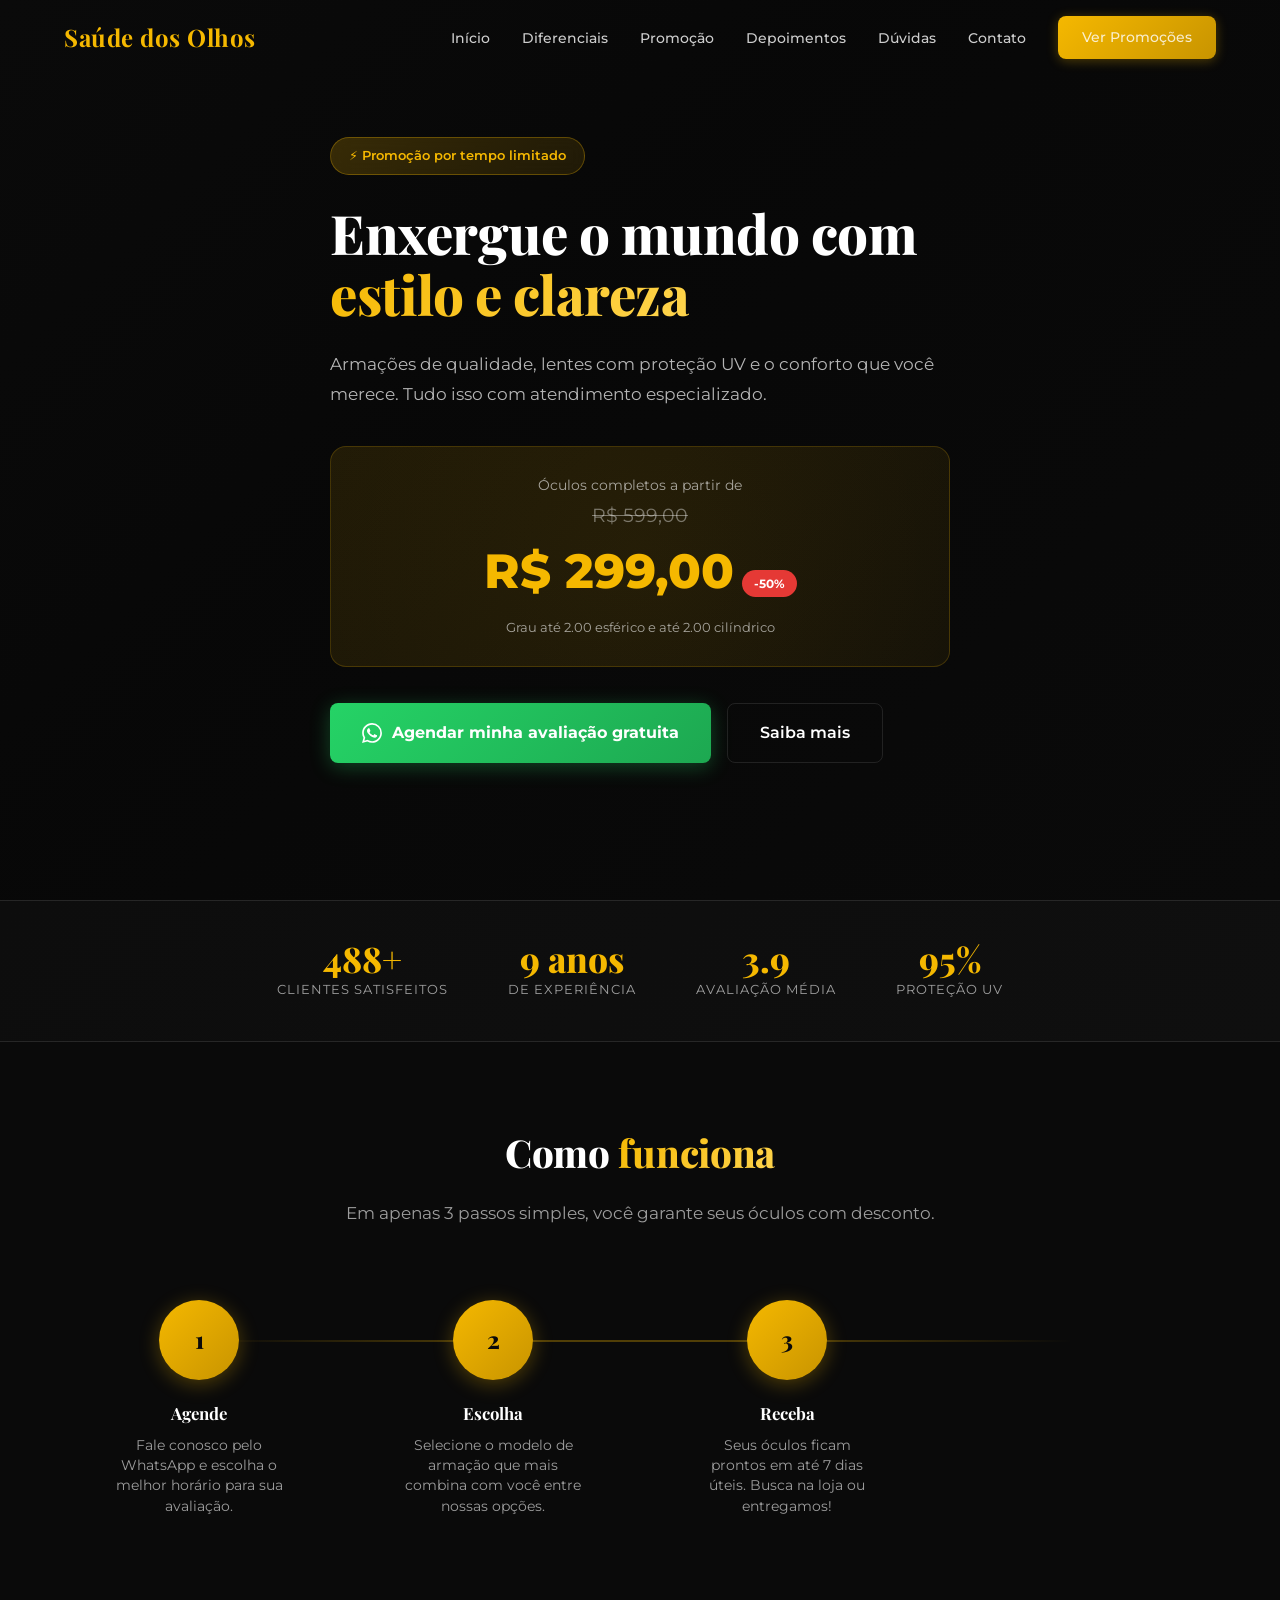
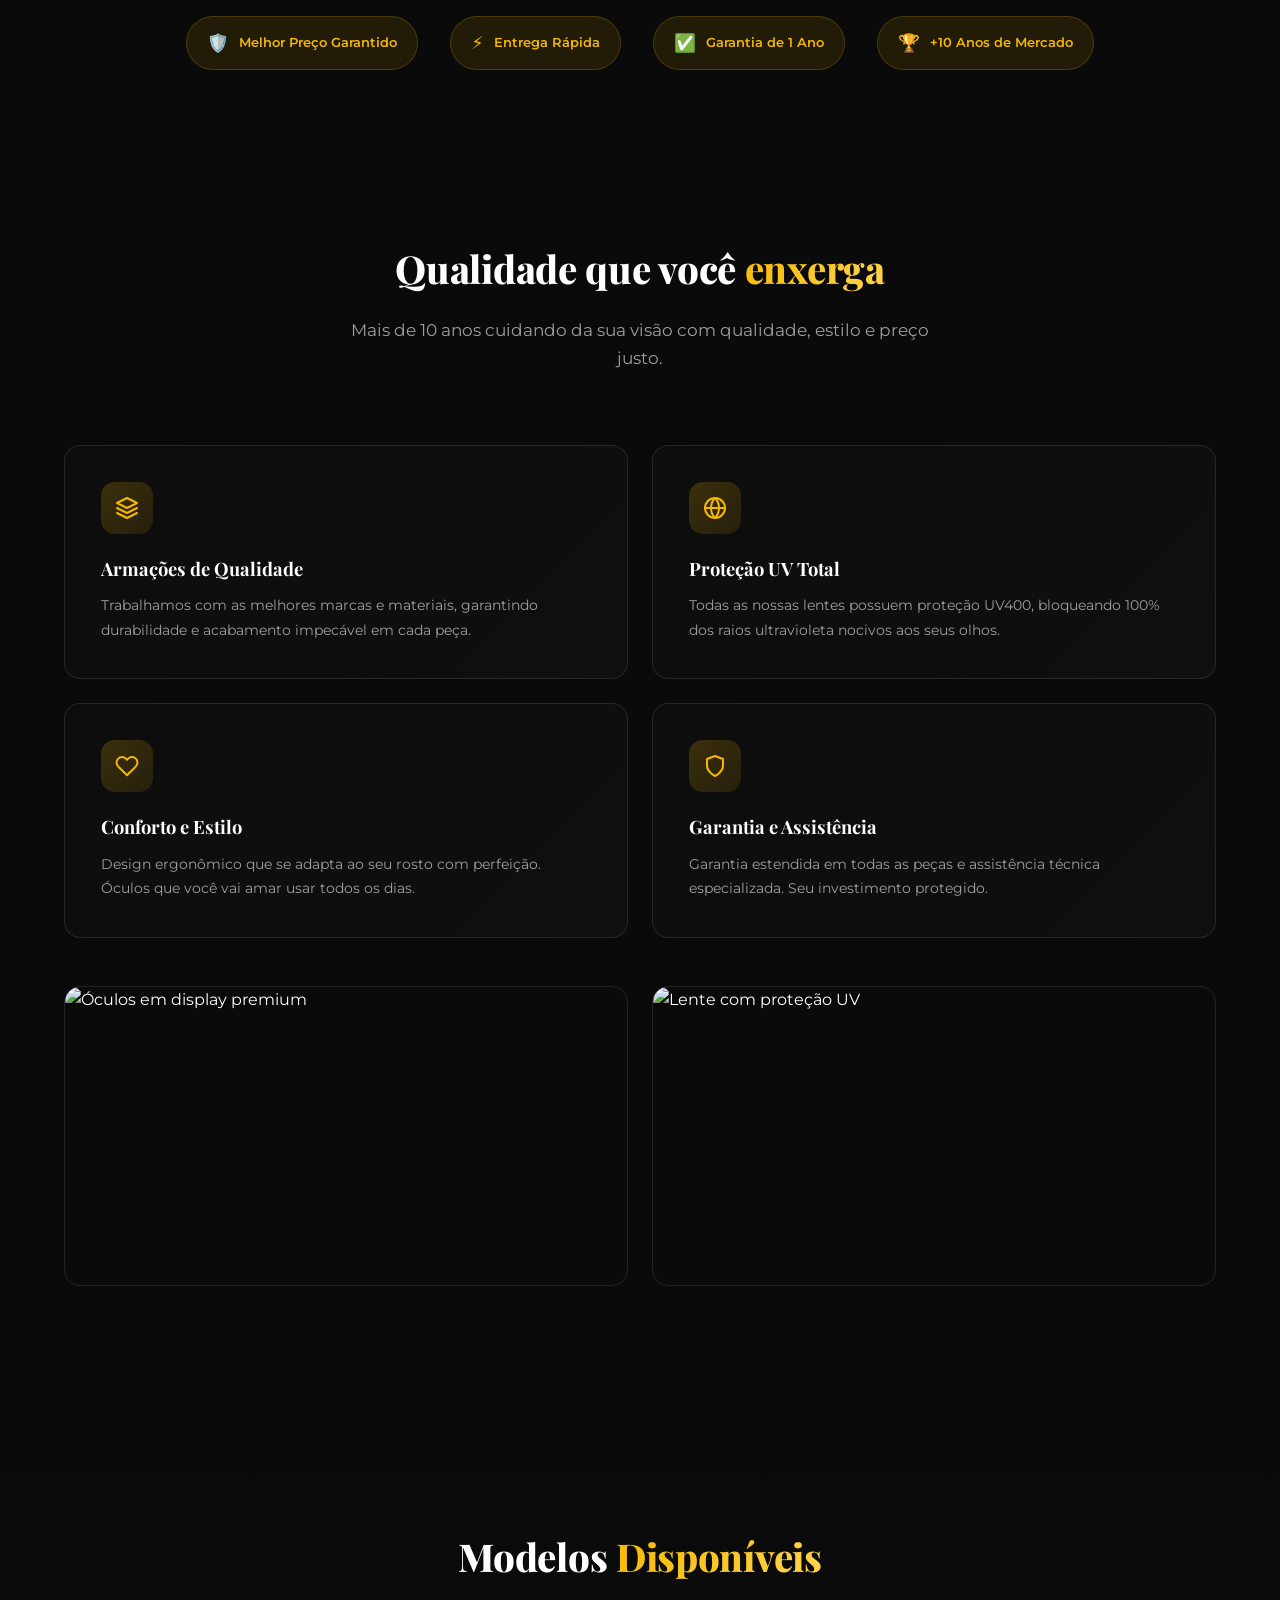
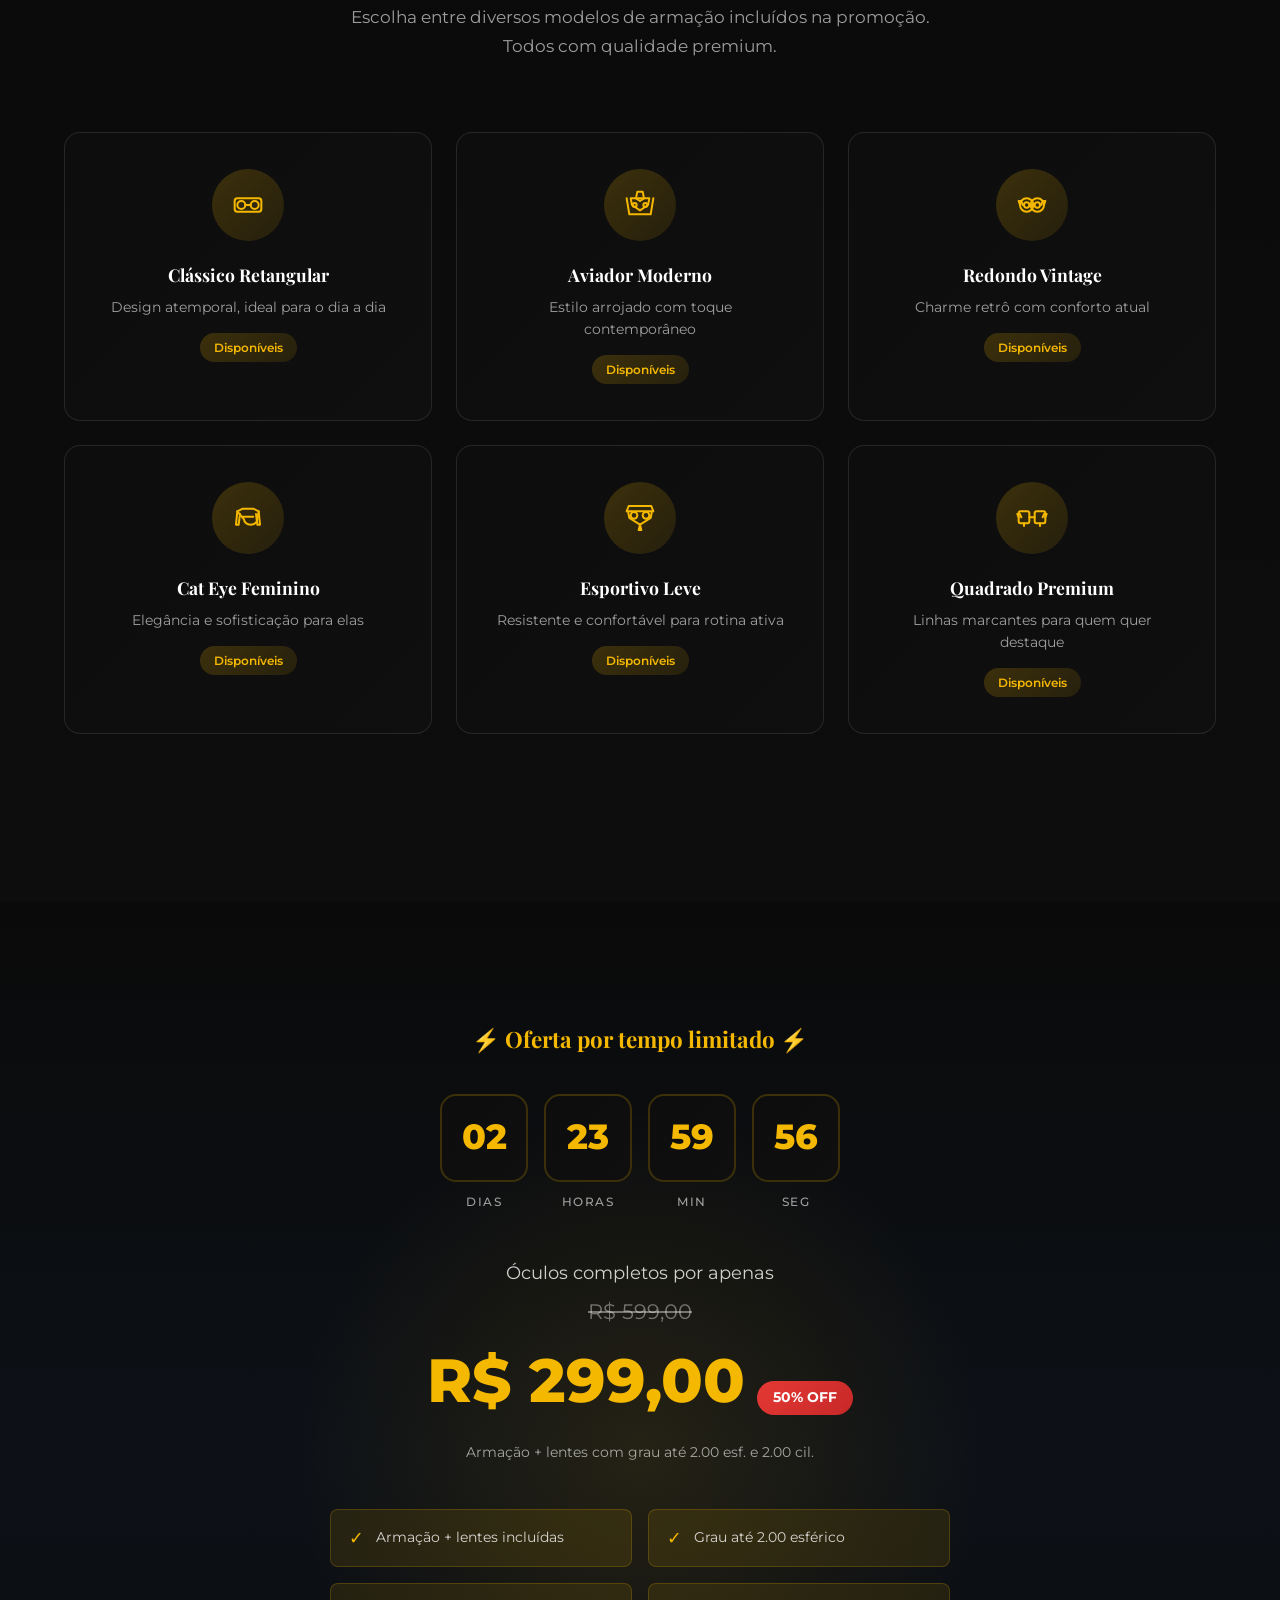
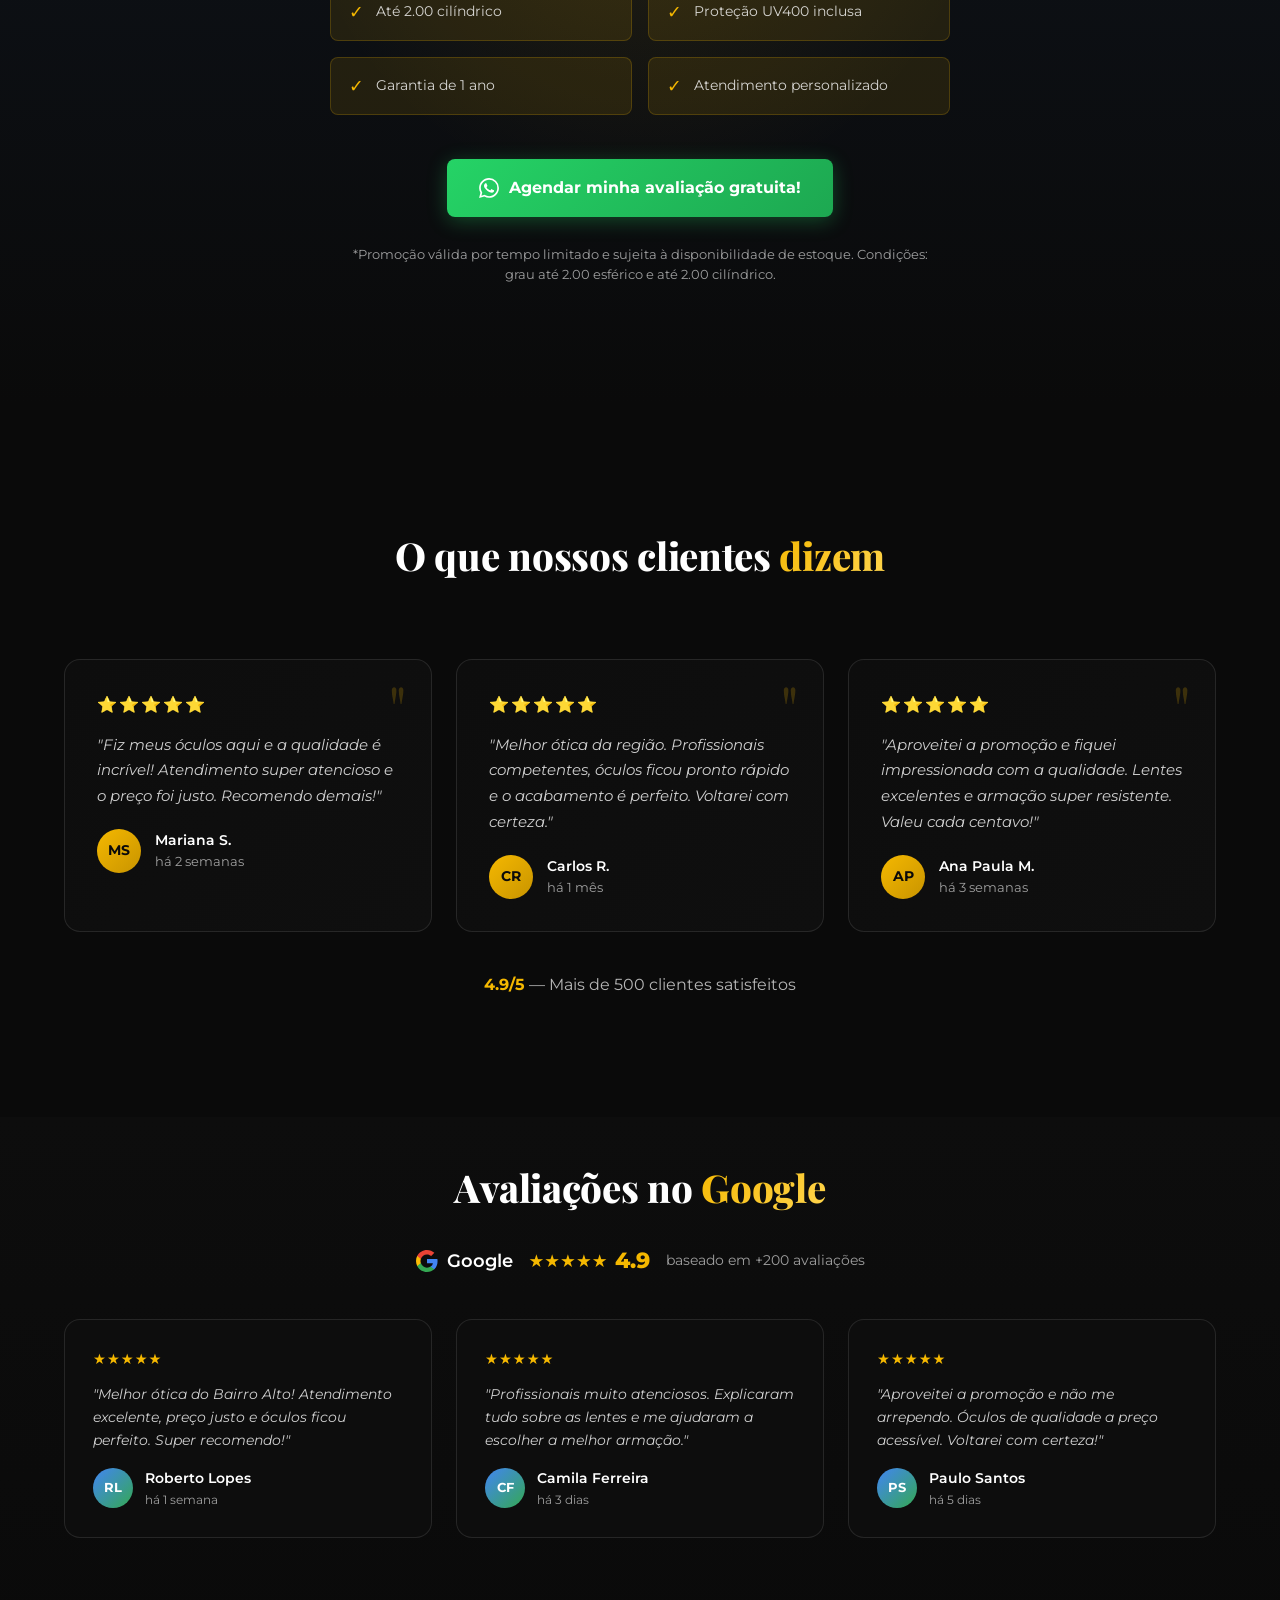
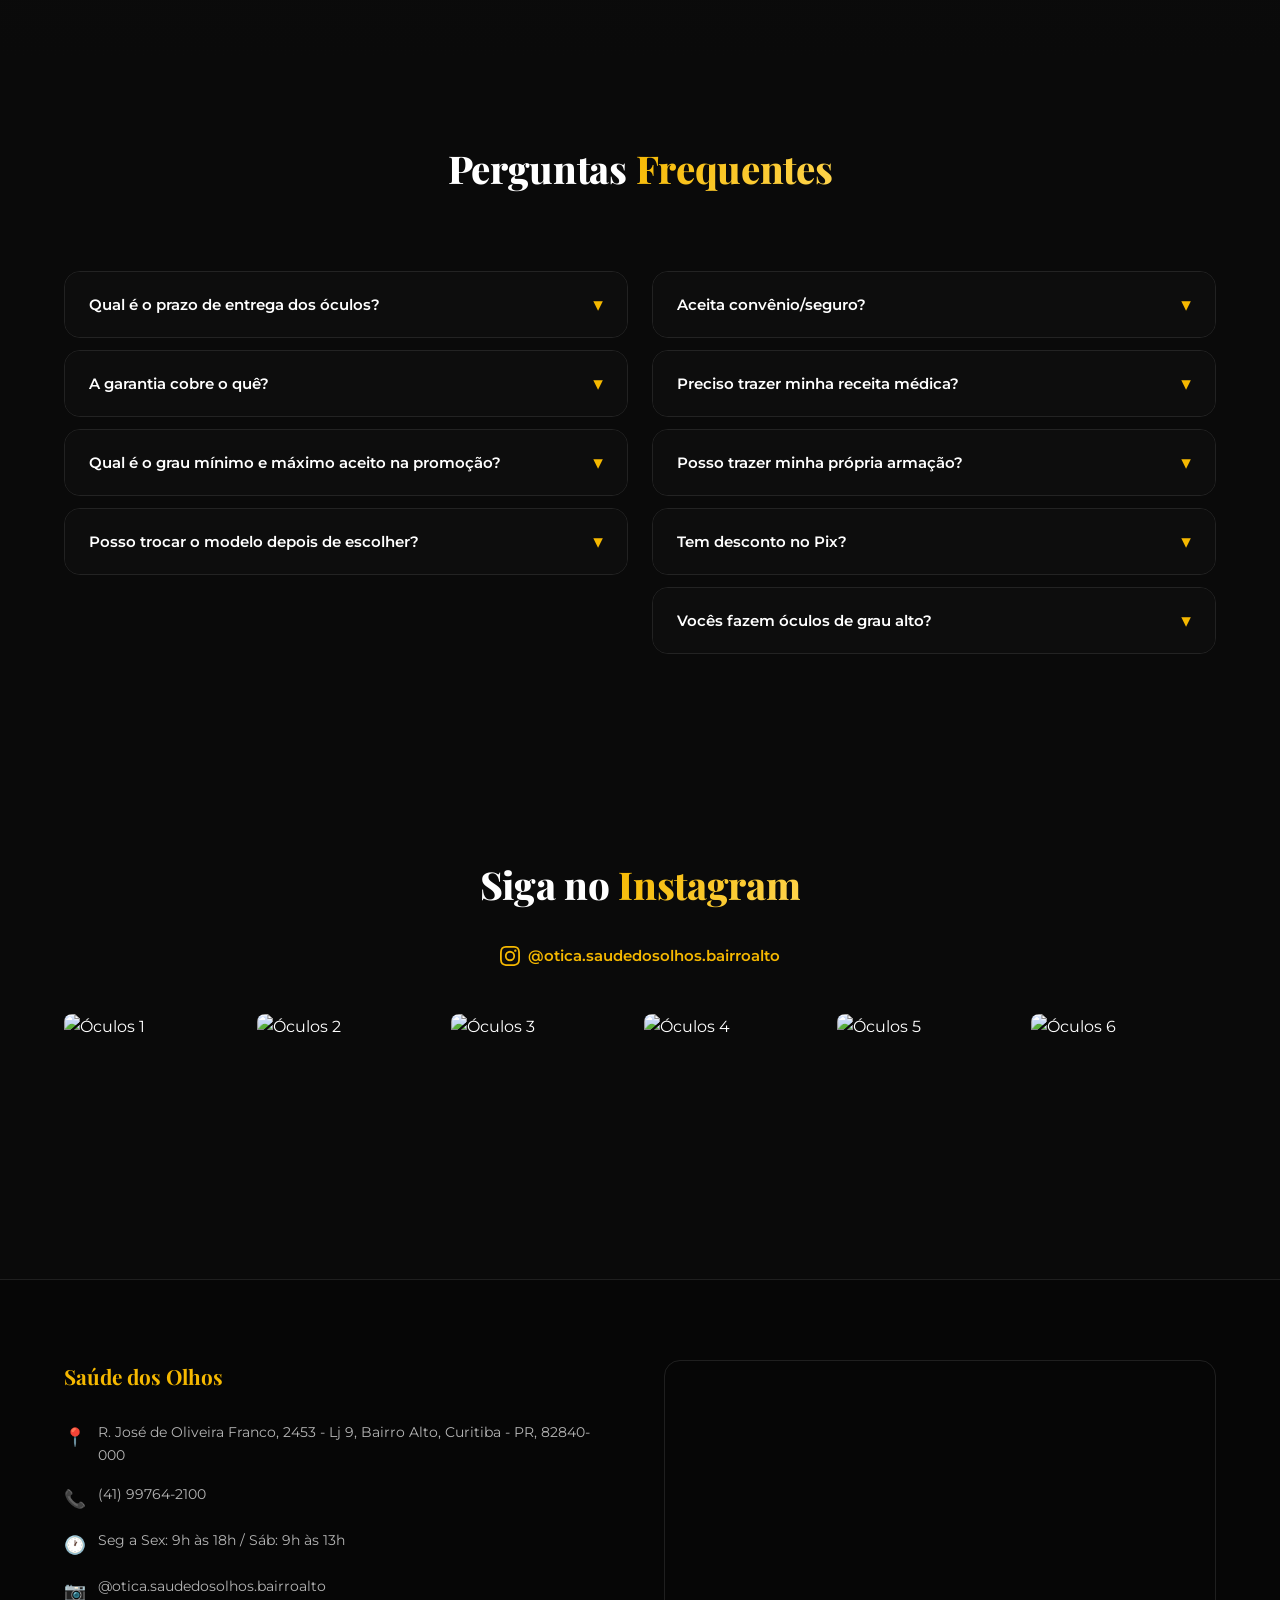
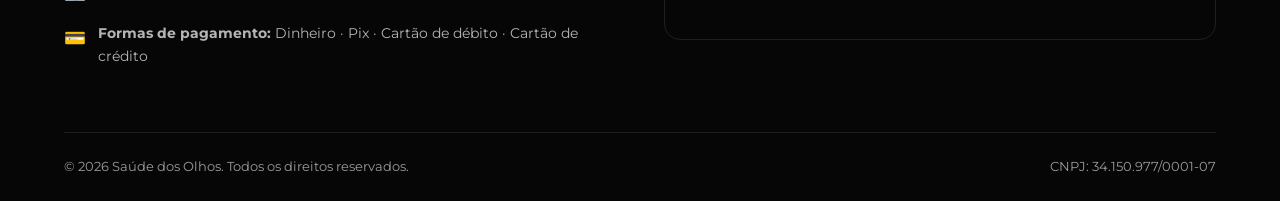
==== commit d674baaf: "Fix: Remove 4th step from Como funciona section" ====
--- a/index.html
+++ b/index.html
@@ -116,11 +116,6 @@
           <h3>Receba</h3>
           <p>Seus óculos ficam prontos em até 7 dias úteis. Busca na loja ou entregamos!</p>
         </div>
-        <div class="processo-step fade-in">
-          <div class="processo-numero">4</div>
-          <h3>Aproveite</h3>
-          <p>Enxergue o mundo com estilo e proteção. Garantia de 1 ano inclusa!</p>
-        </div>
       </div>
     </div>
   </section>
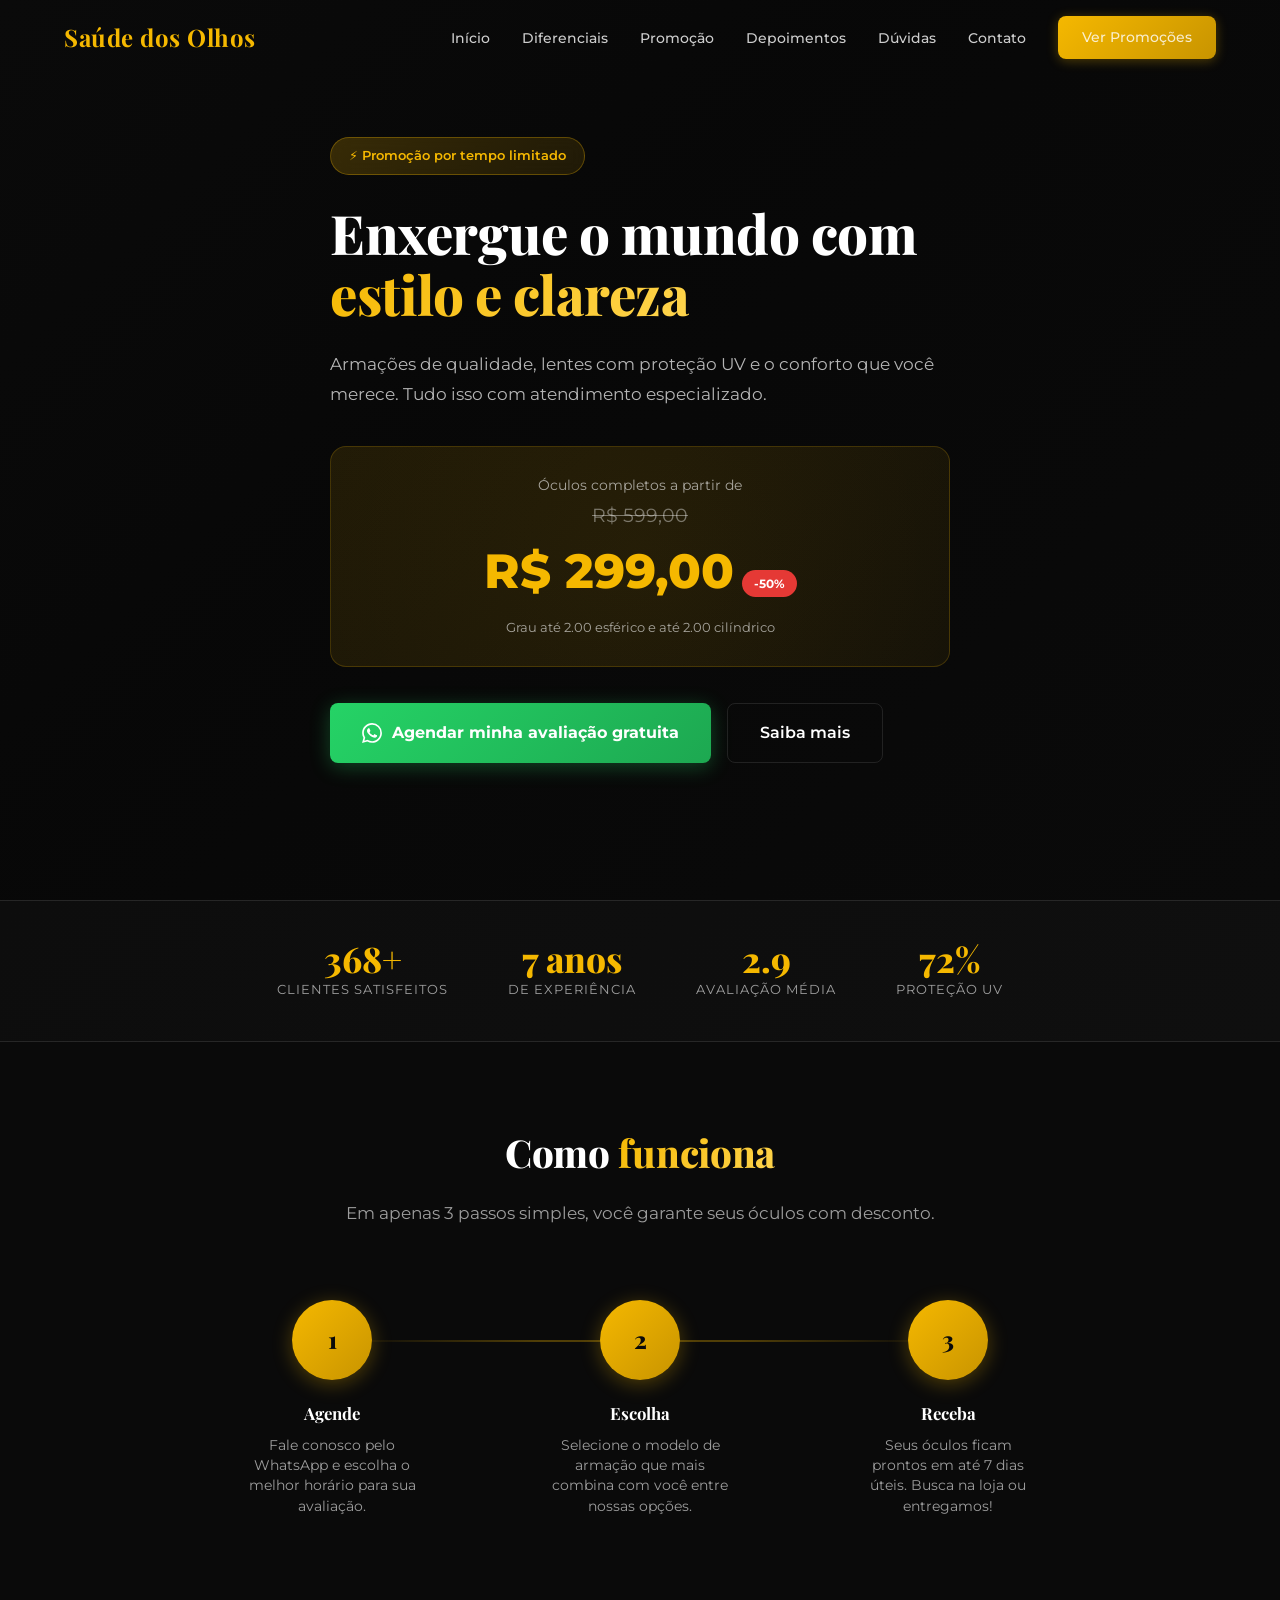
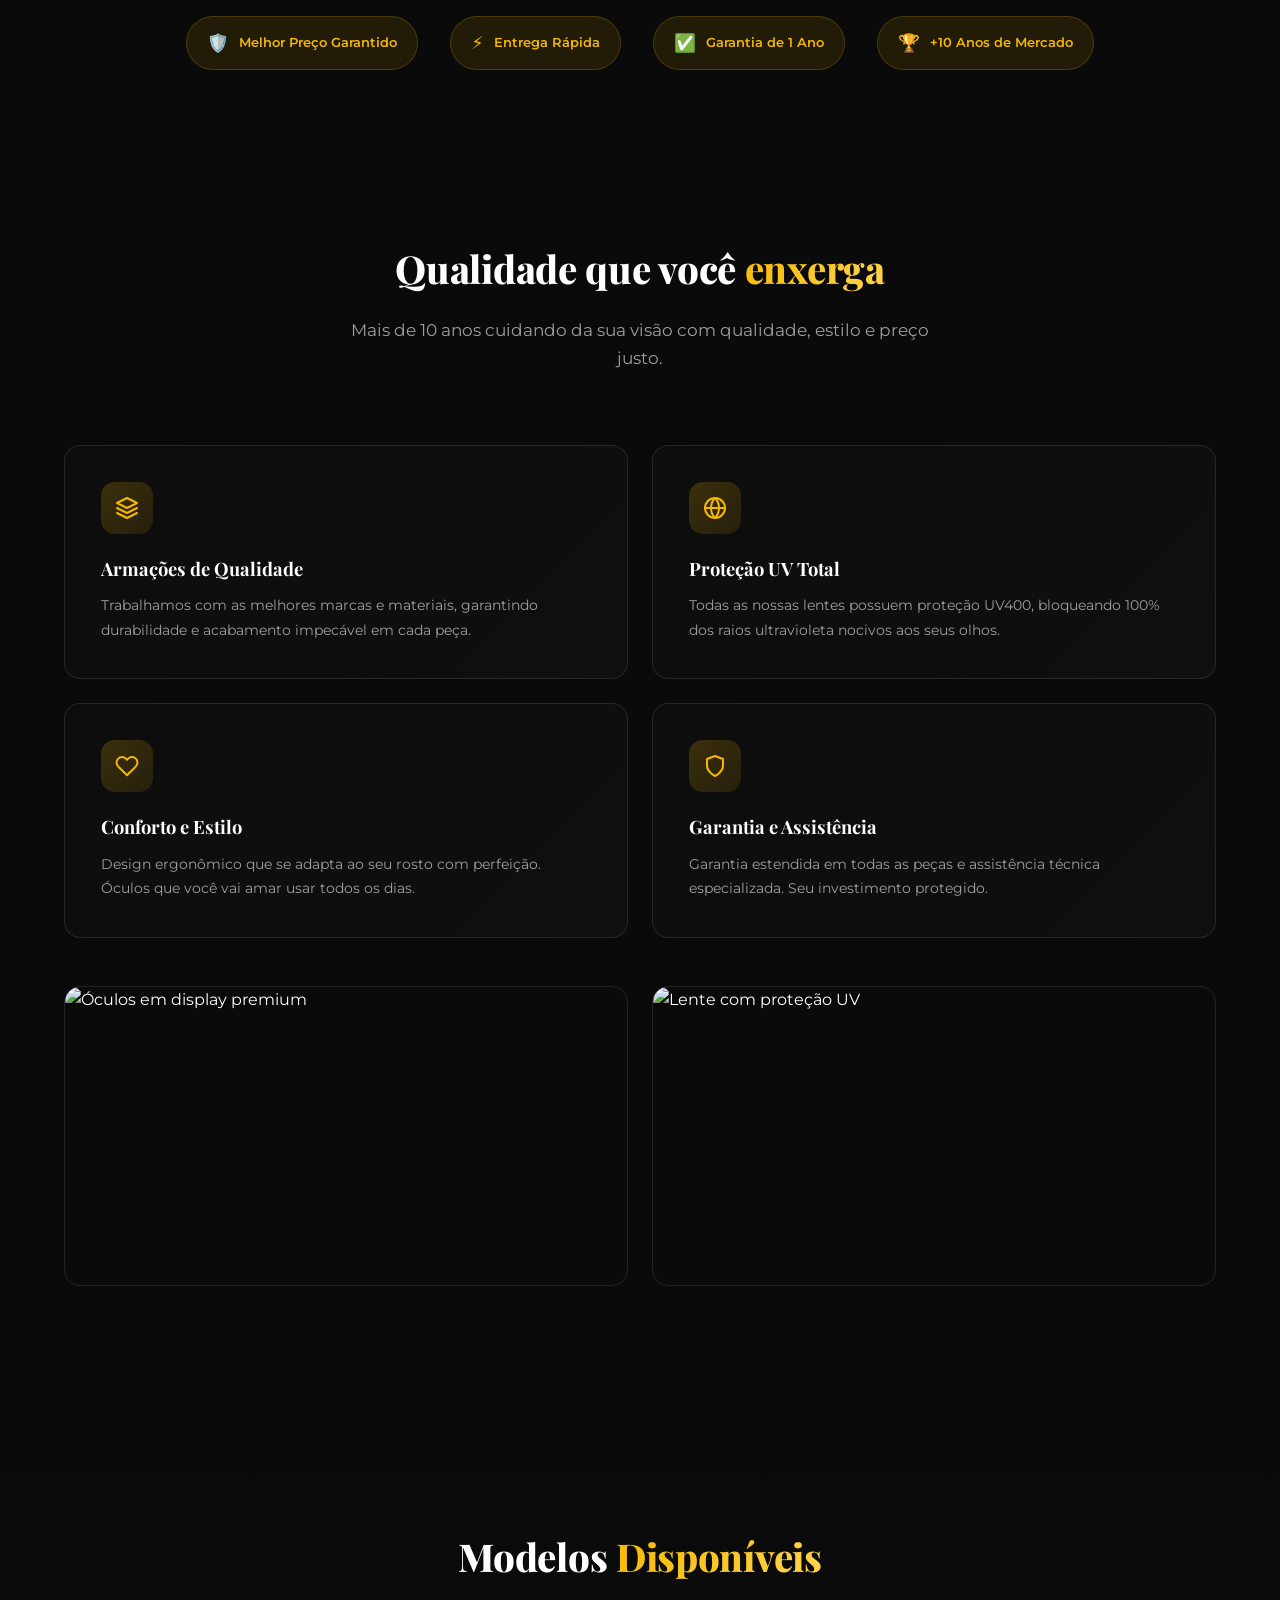
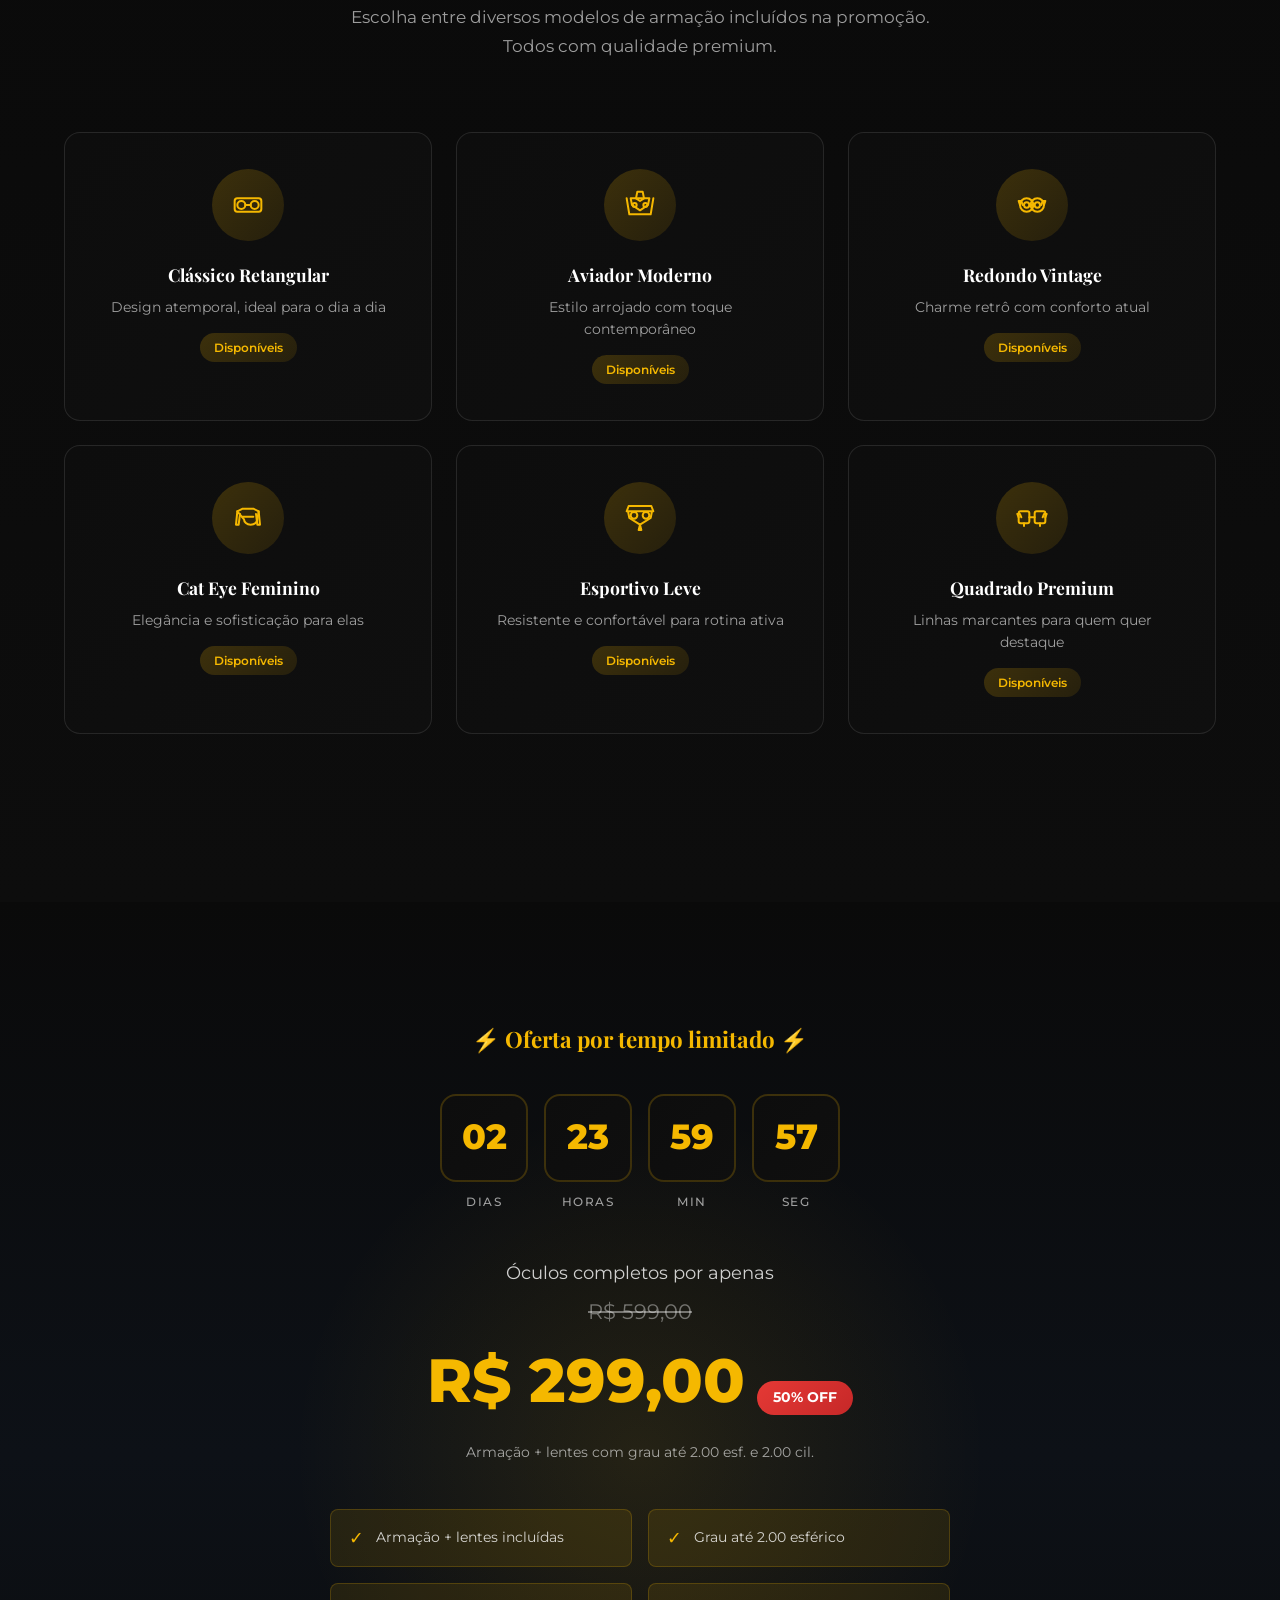
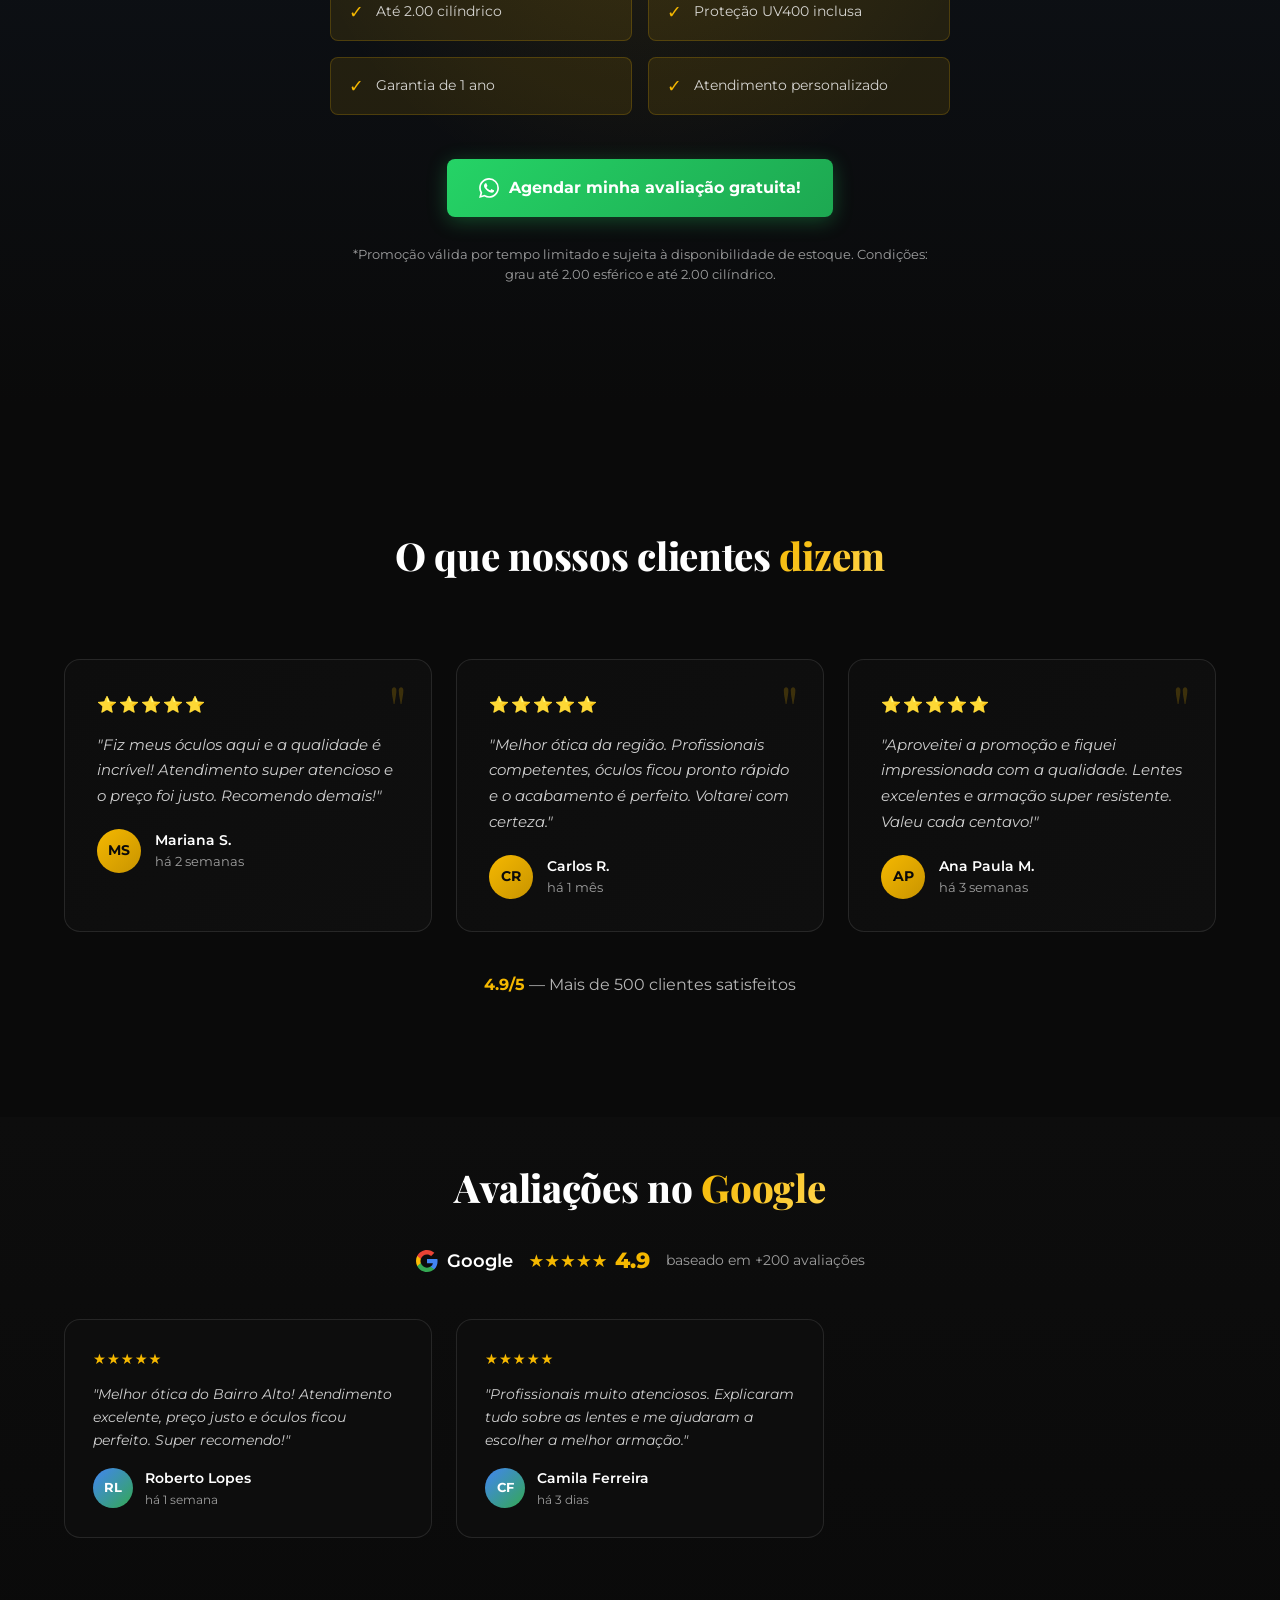
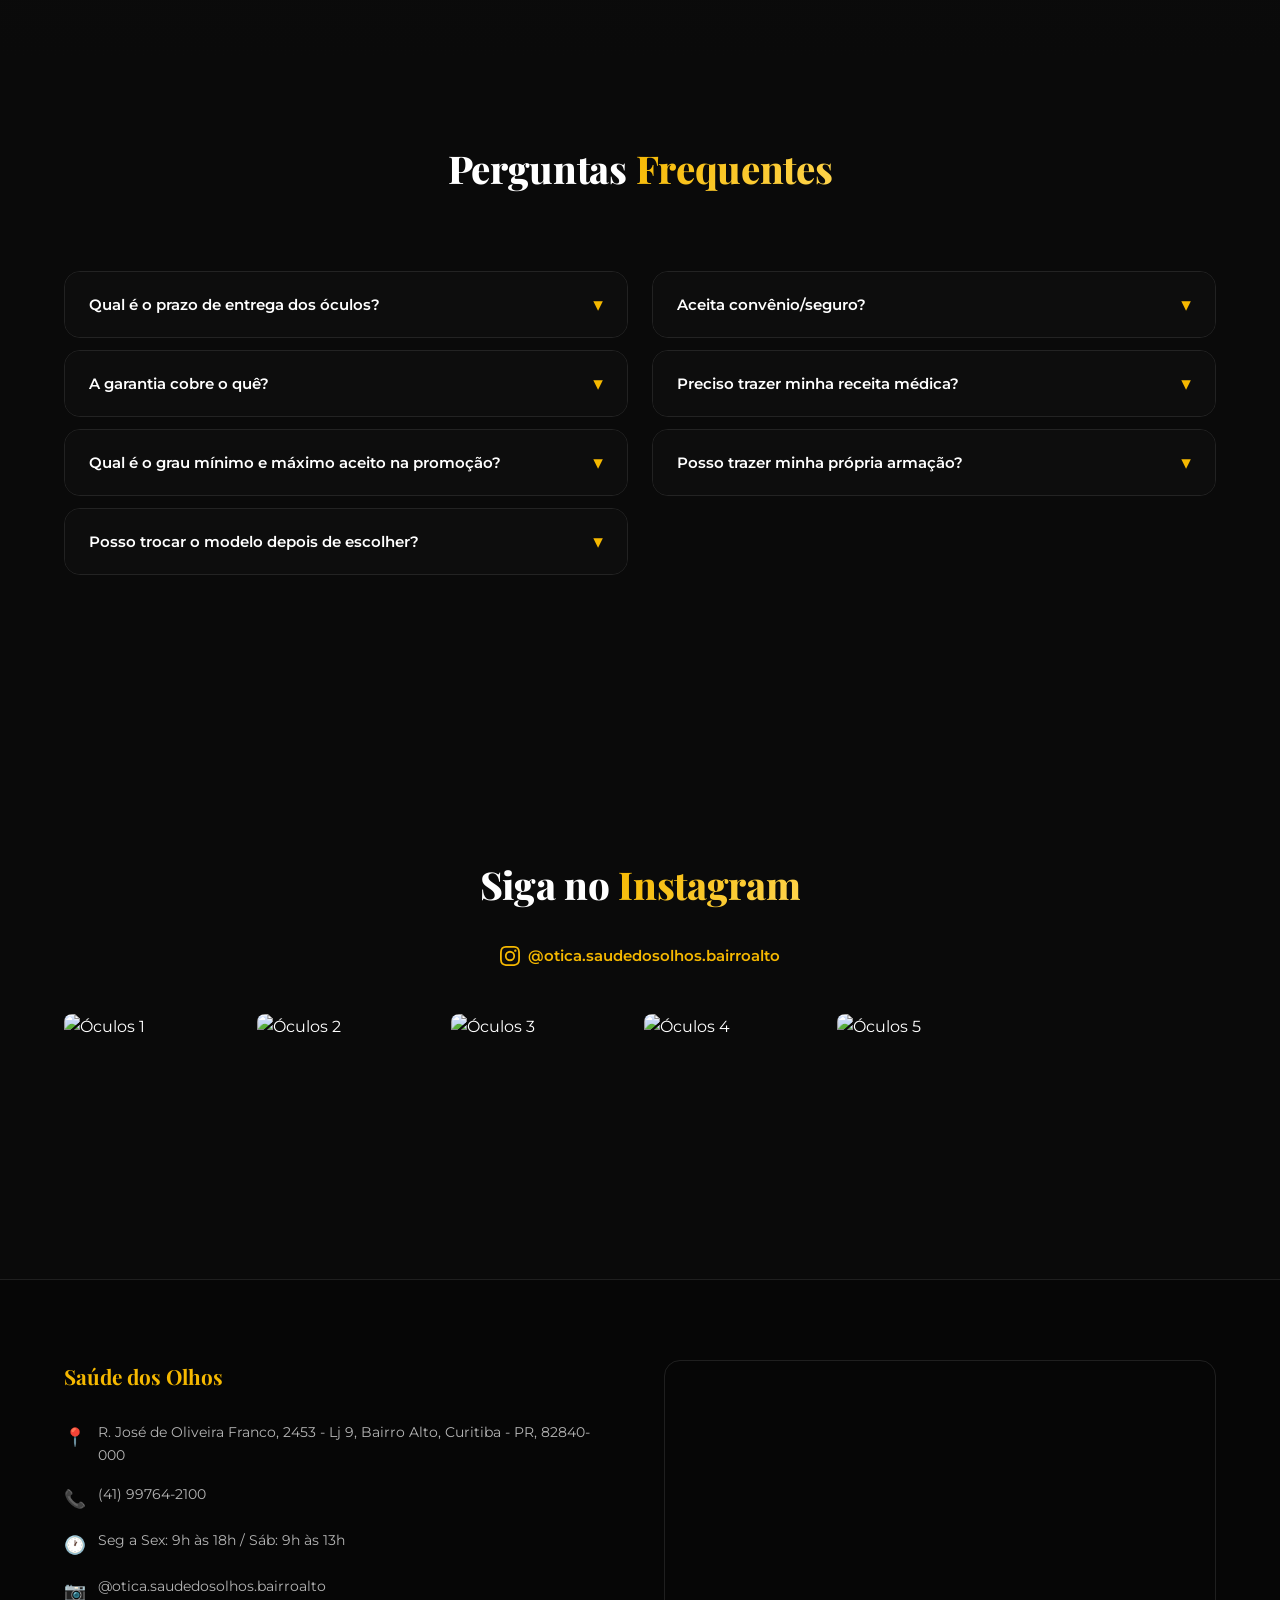
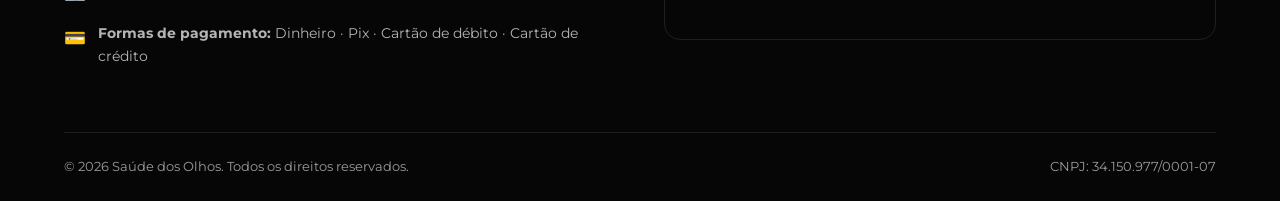
==== commit ee058cf6: "Update title to Ótica Saúde dos Olhos" ====
--- a/index.html
+++ b/index.html
@@ -3,7 +3,7 @@
 <head>
   <meta charset="UTF-8">
   <meta name="viewport" content="width=device-width, initial-scale=1.0">
-  <title>ÓticaPromo - Saúde dos Olhos</title>
+  <title>Ótica Saúde dos Olhos</title>
   <meta name="description" content="Óculos completos com oferta especial. Qualidade e estilo para sua visão.">
   <link rel="icon" href="https://public-frontend-1300249583.cos.ap-nanjing.myqcloud.com/commonfile/DefaultAppLogo.png">
   <meta property="og:title" content="ÓticaPromo - Saúde dos Olhos">
--- a/styles.css
+++ b/styles.css
@@ -1470,17 +1470,19 @@
 /* ===== PROCESSO PASSO A PASSO ===== */
 .processo-grid {
   display: grid;
-  grid-template-columns: repeat(4, 1fr);
+  grid-template-columns: repeat(3, 1fr);
   gap: 24px;
   position: relative;
+  max-width: 900px;
+  margin: 0 auto;
 }
 
 .processo-grid::before {
   content: '';
   position: absolute;
   top: 40px;
-  left: 12.5%;
-  right: 12.5%;
+  left: 16.66%;
+  right: 16.66%;
   height: 2px;
   background: linear-gradient(90deg, transparent, var(--gold-30), var(--gold-30), transparent);
   z-index: 0;
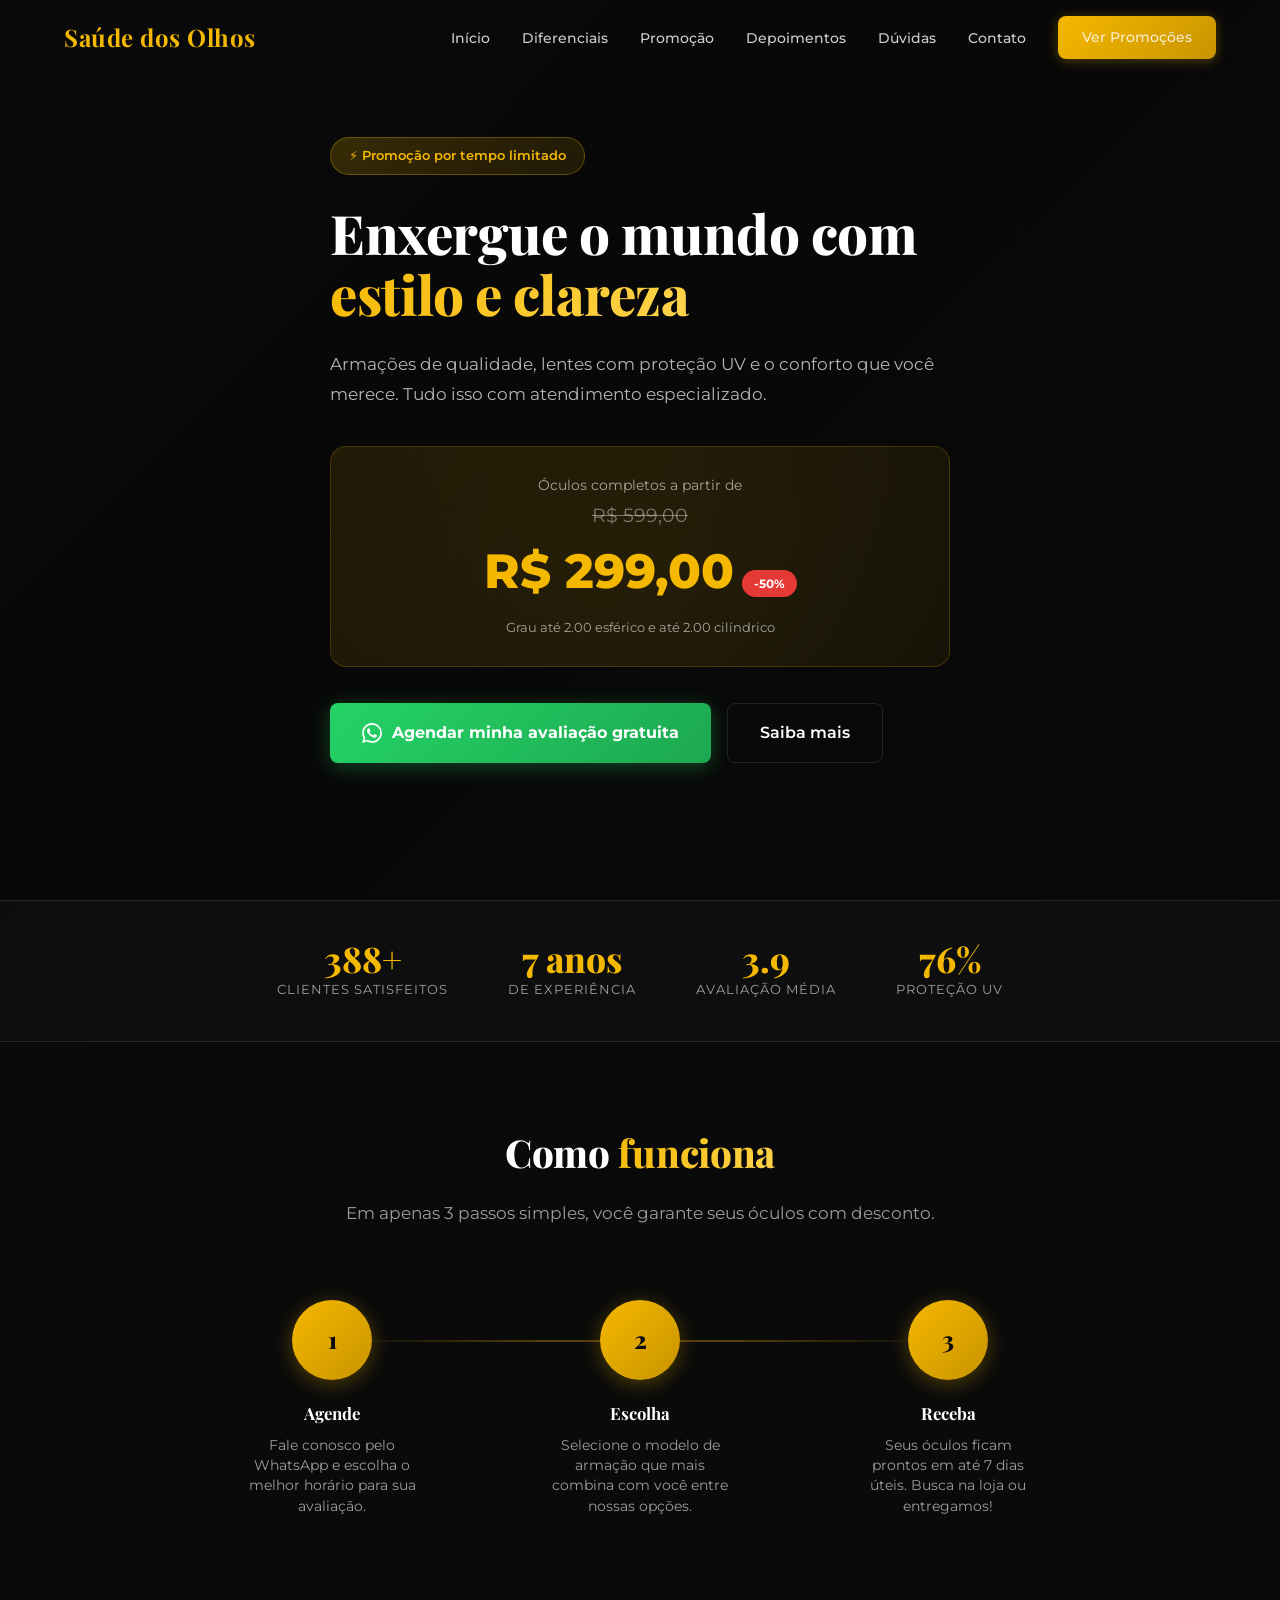
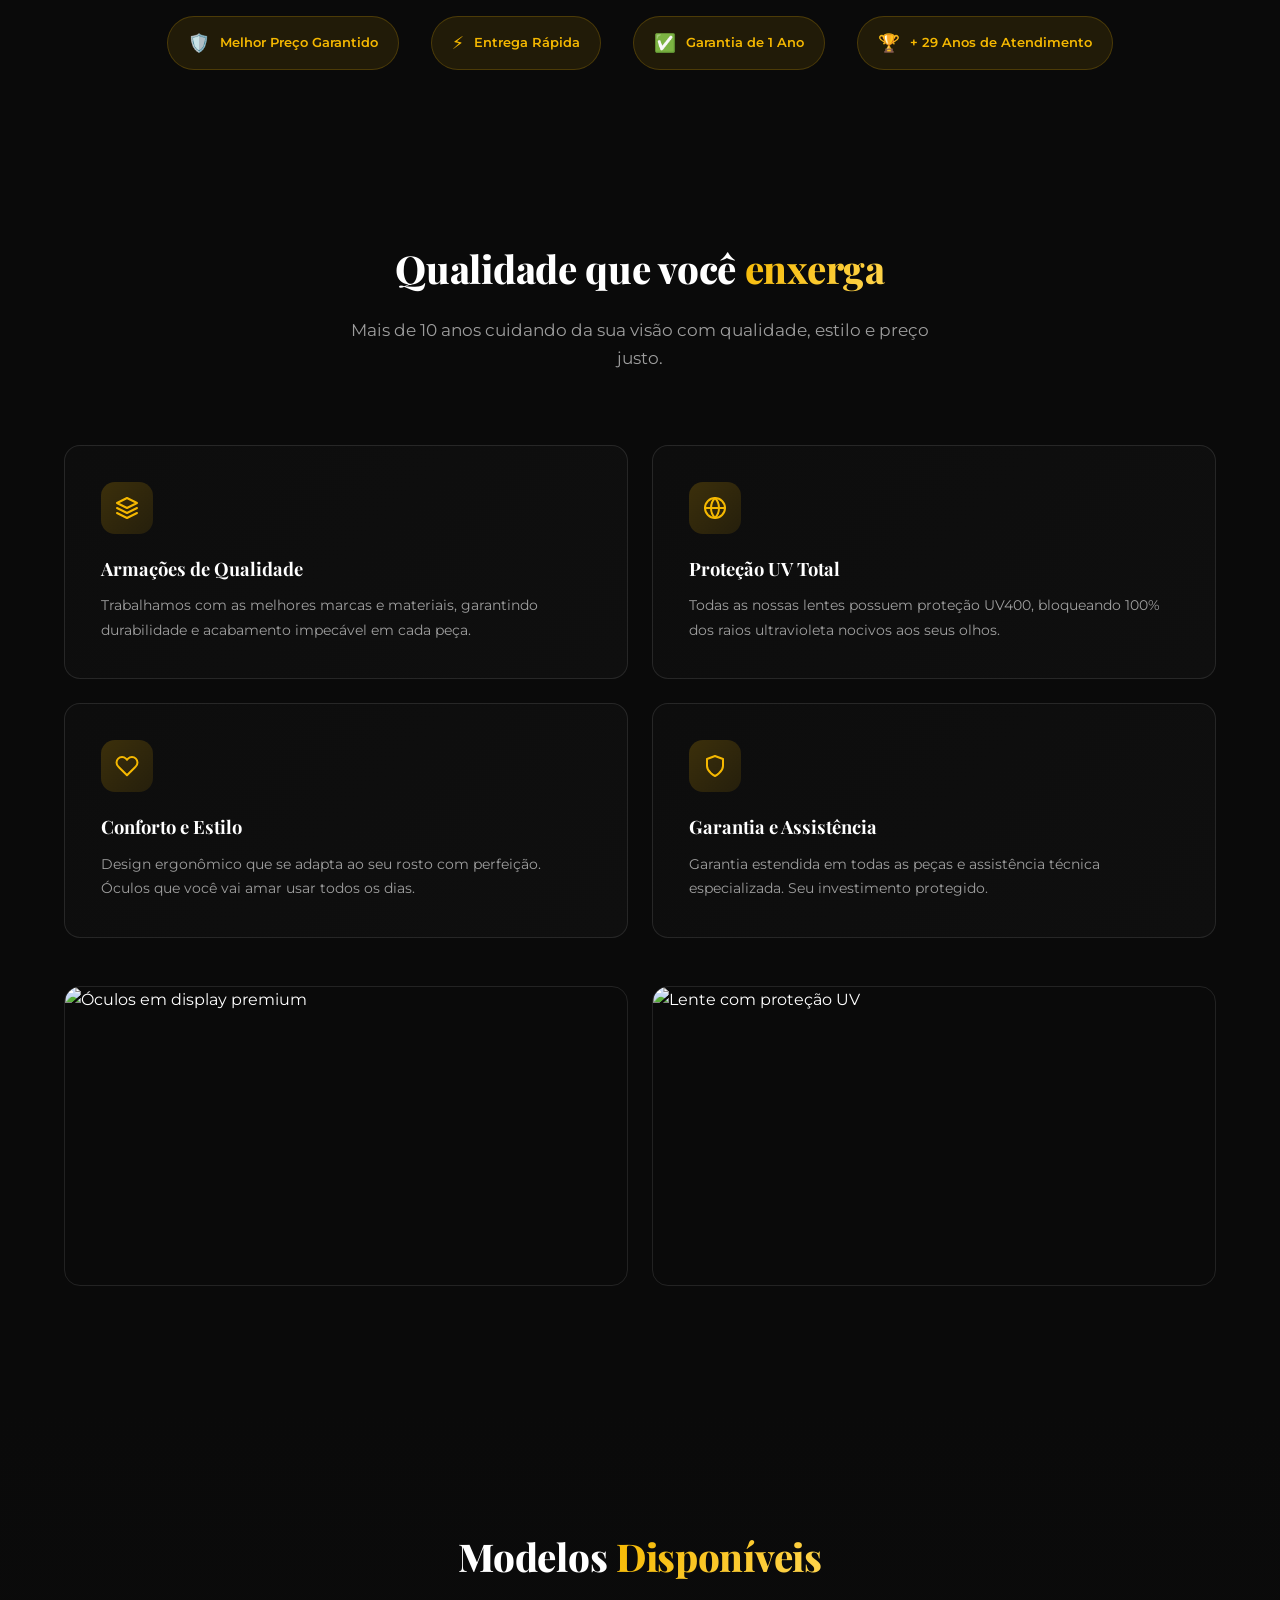
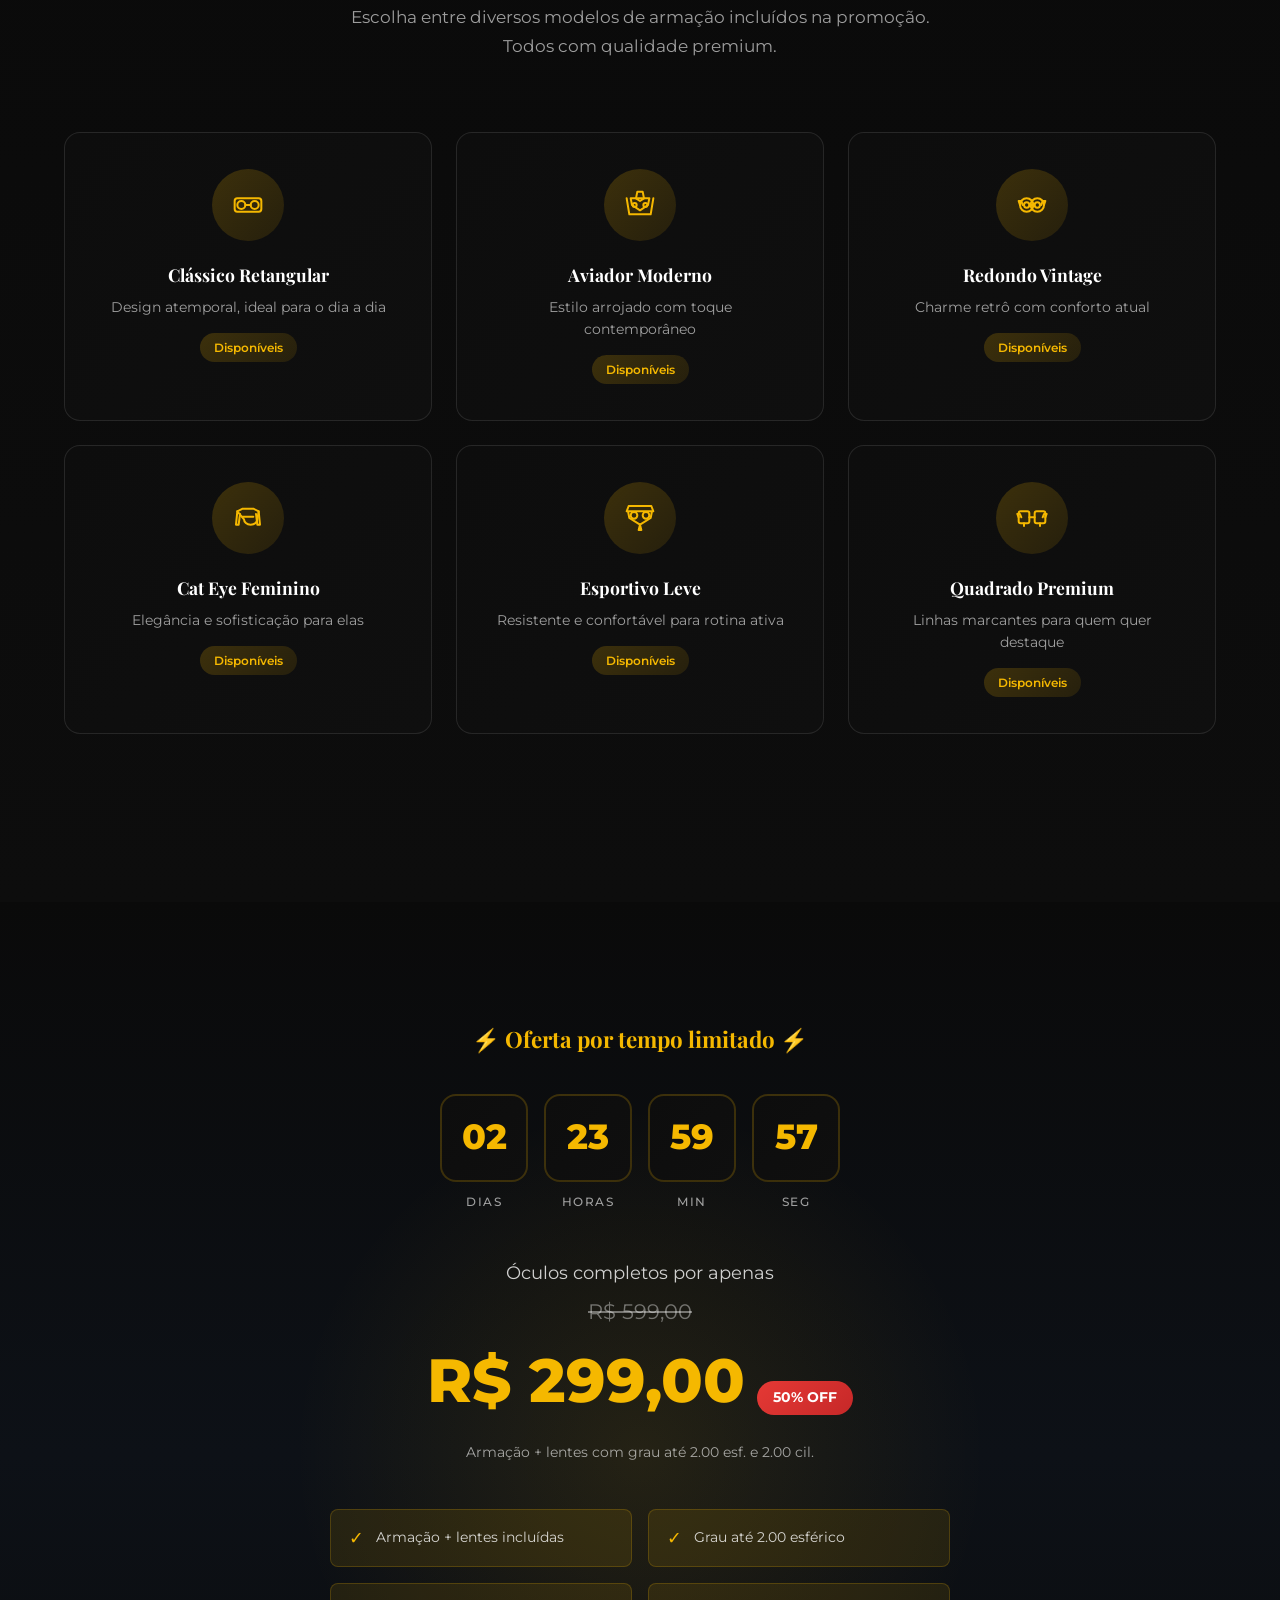
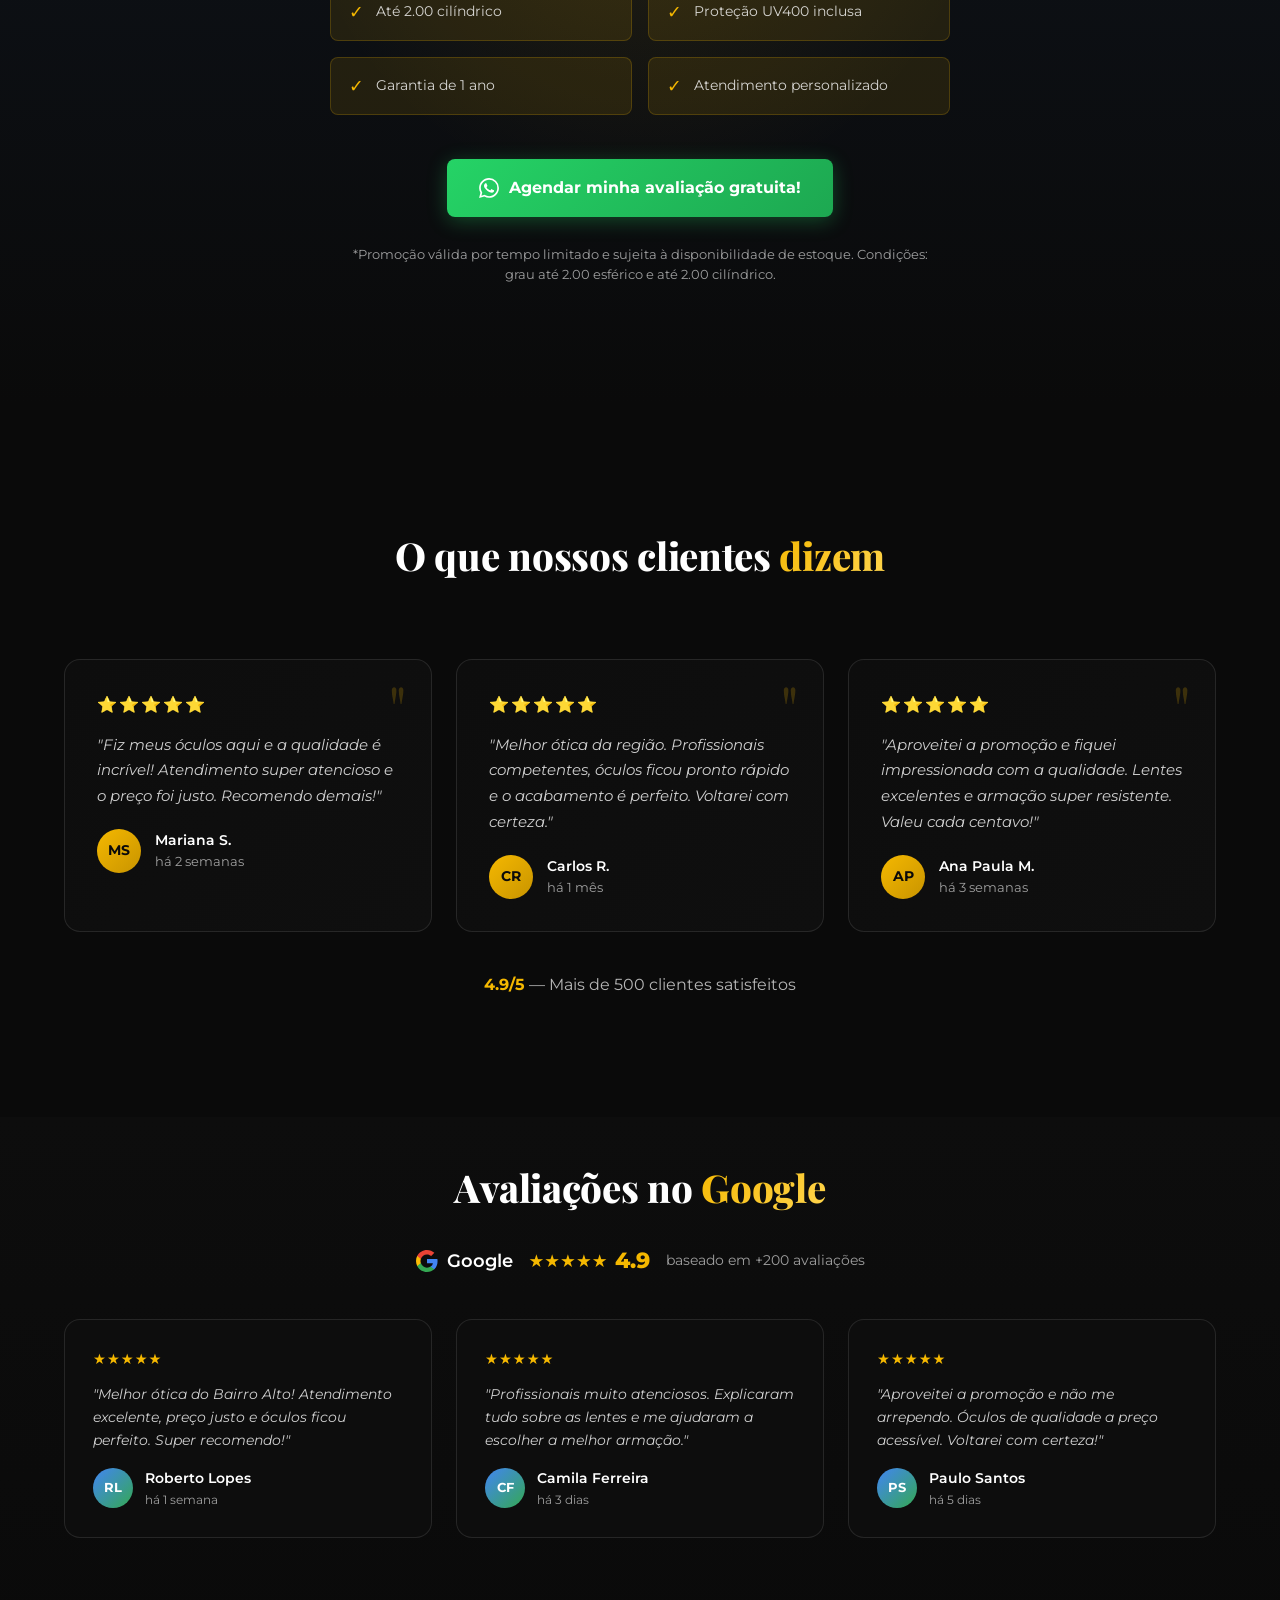
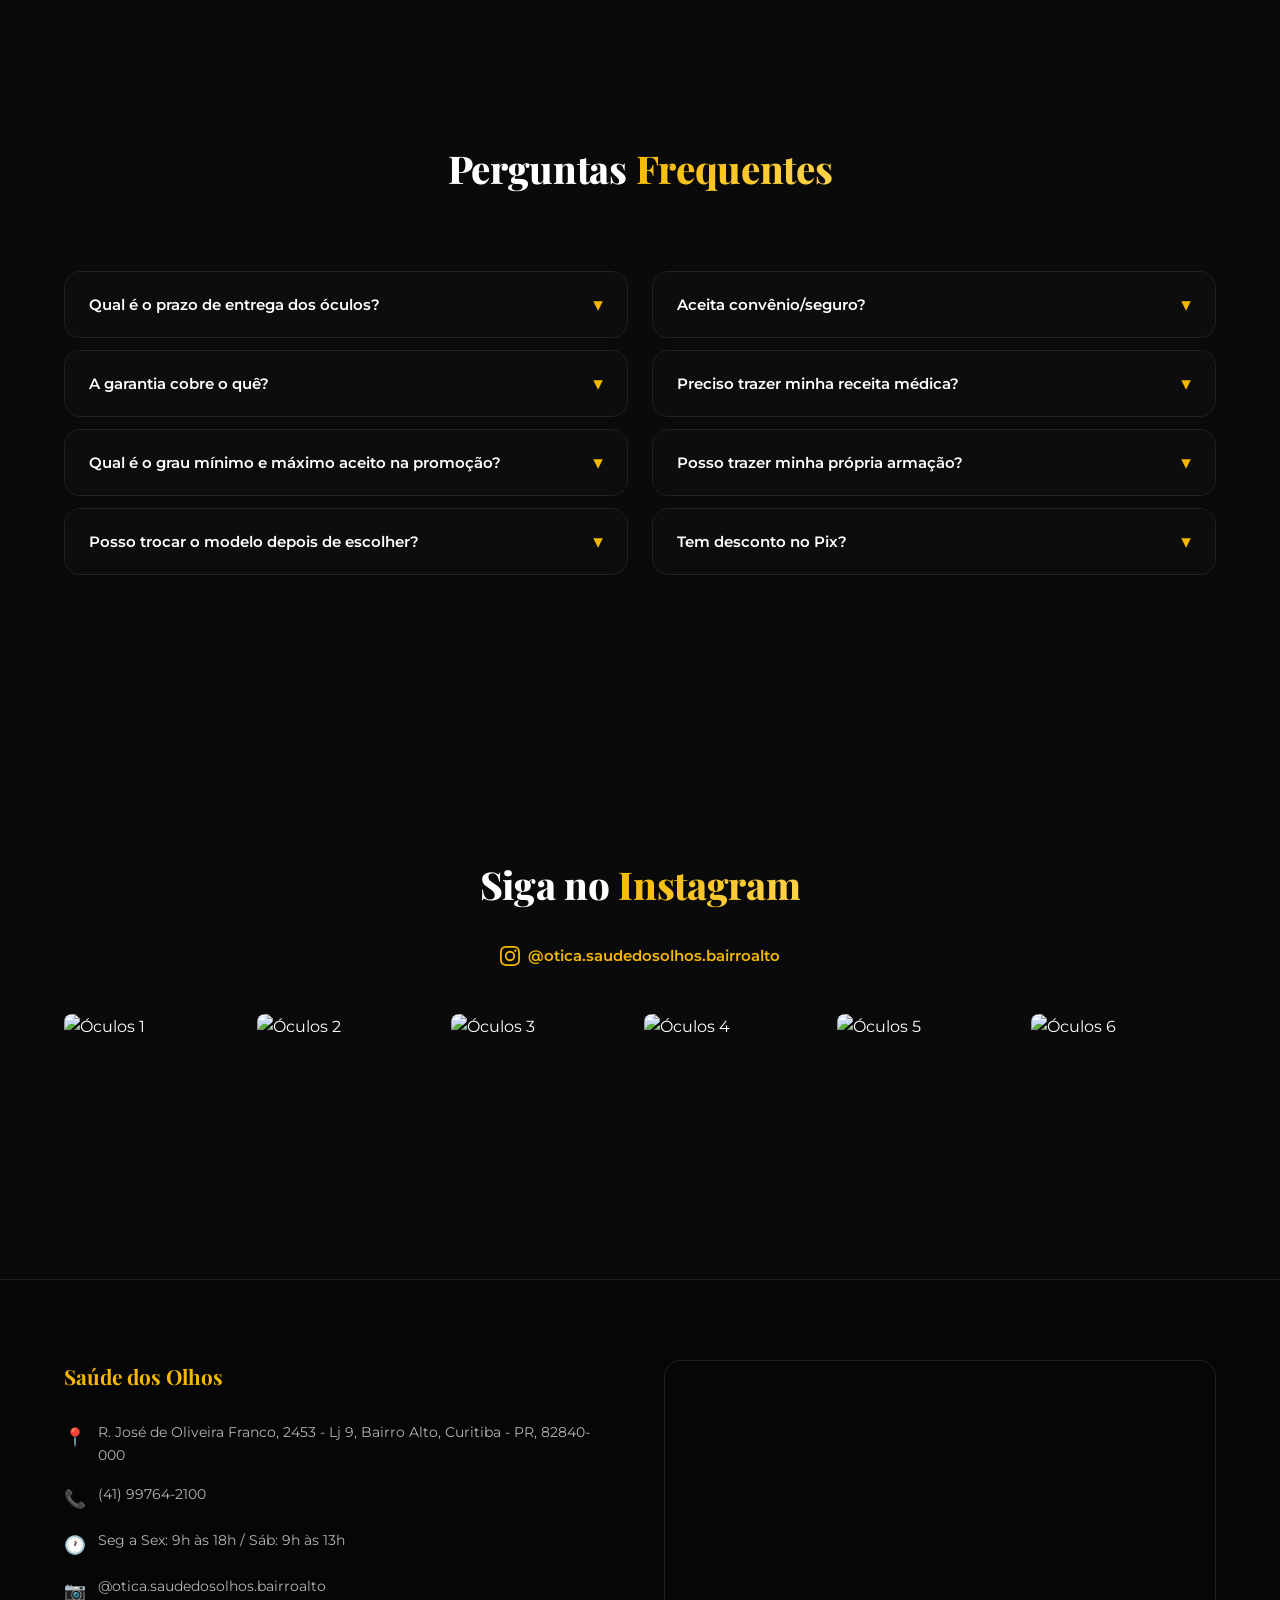
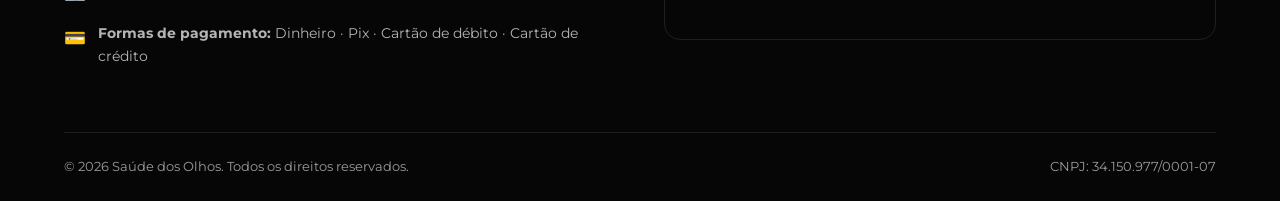
==== commit 9a15e9a6: "Update trust seal: +29 Anos de Atendimento" ====
--- a/index.html
+++ b/index.html
@@ -127,7 +127,7 @@
         <div class="seal"><span class="seal-icon">🛡️</span> Melhor Preço Garantido</div>
         <div class="seal"><span class="seal-icon">⚡</span> Entrega Rápida</div>
         <div class="seal"><span class="seal-icon">✅</span> Garantia de 1 Ano</div>
-        <div class="seal"><span class="seal-icon">🏆</span> +10 Anos de Mercado</div>
+        <div class="seal"><span class="seal-icon">🏆</span> + 29 Anos de Atendimento</div>
       </div>
     </div>
   </section>
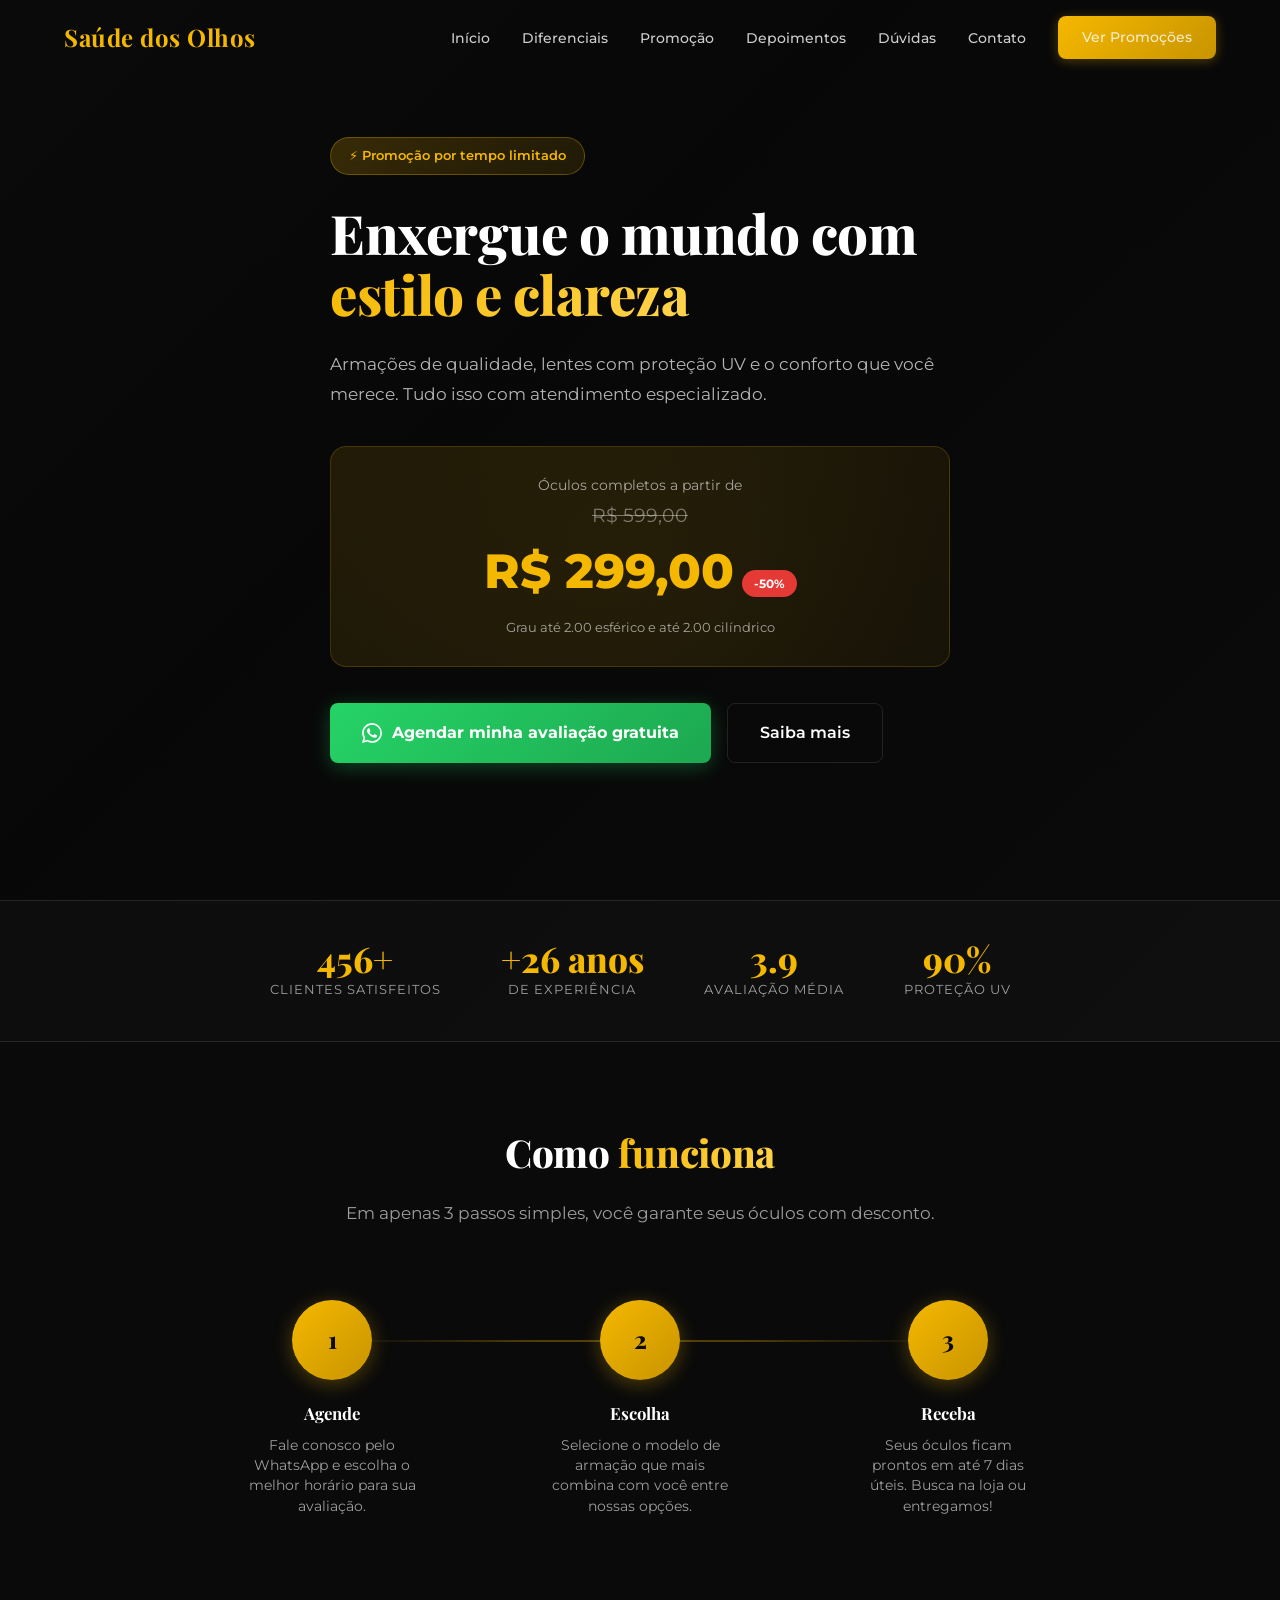
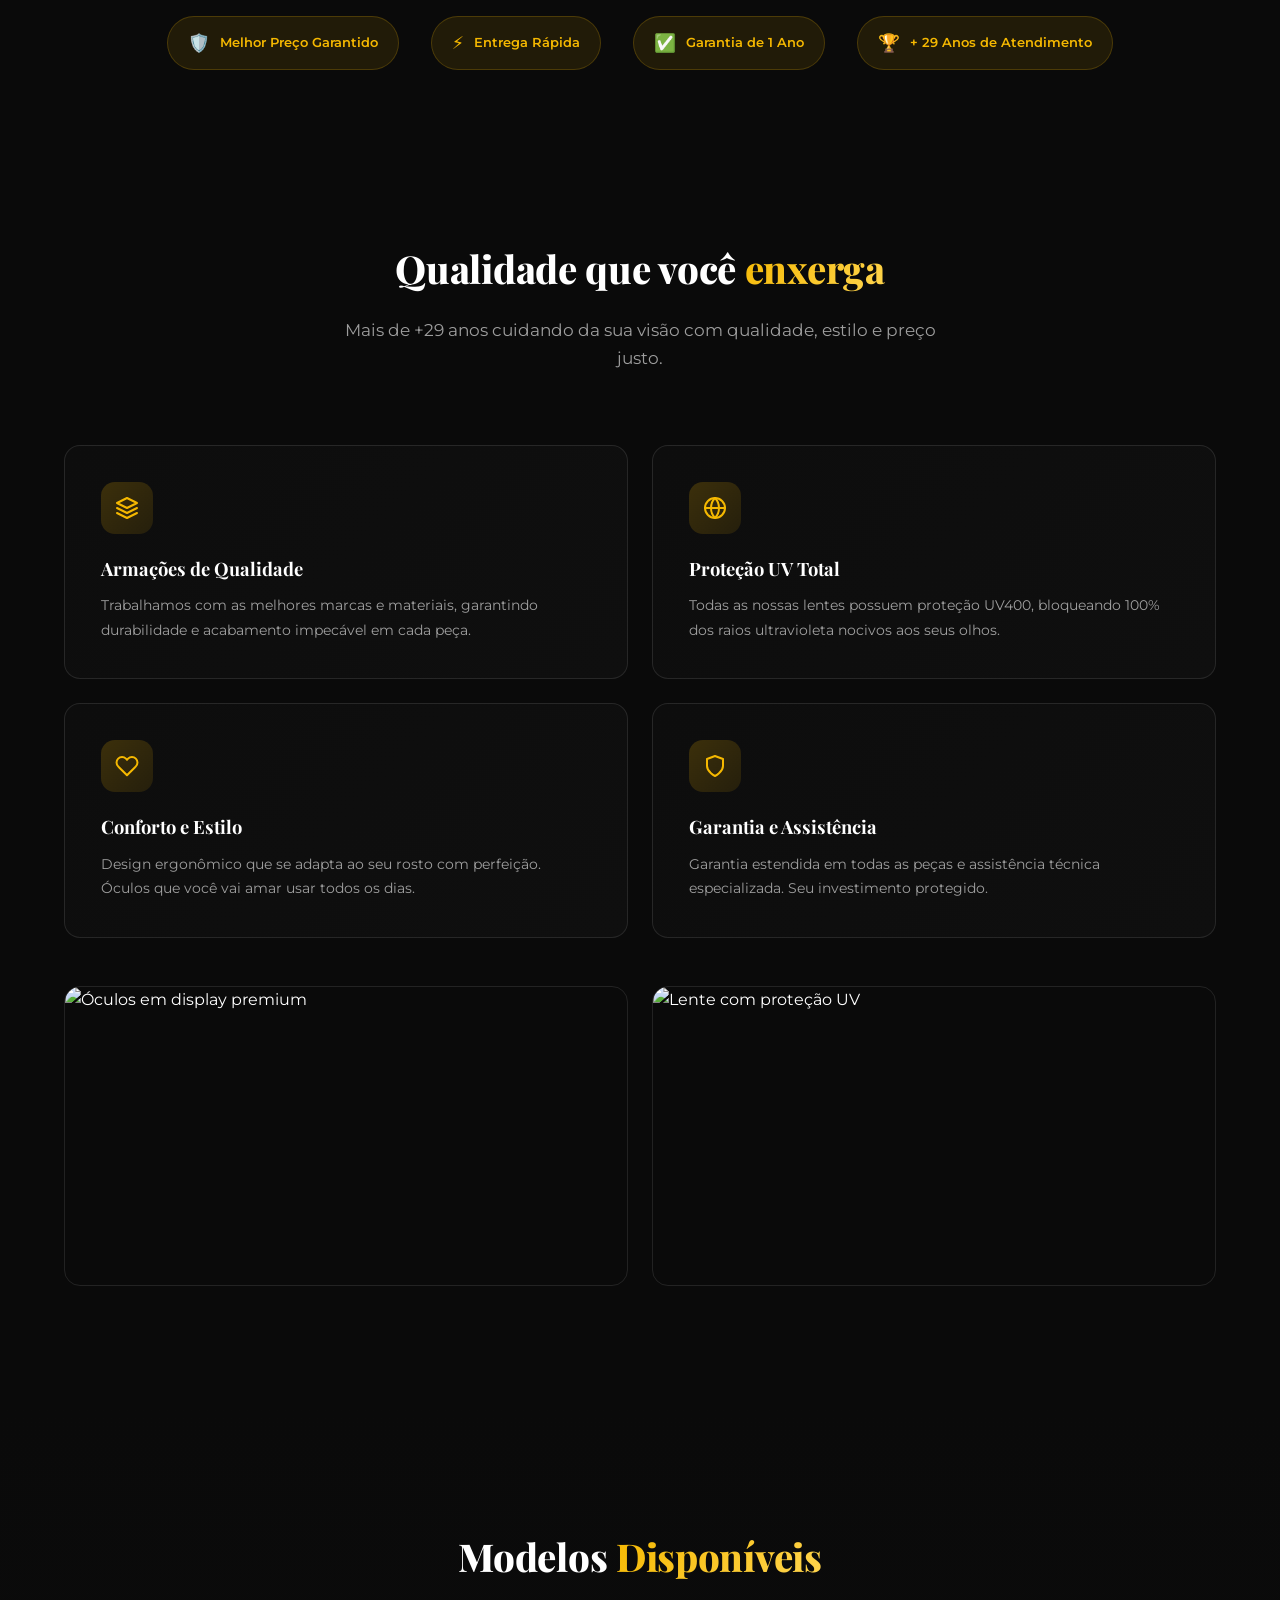
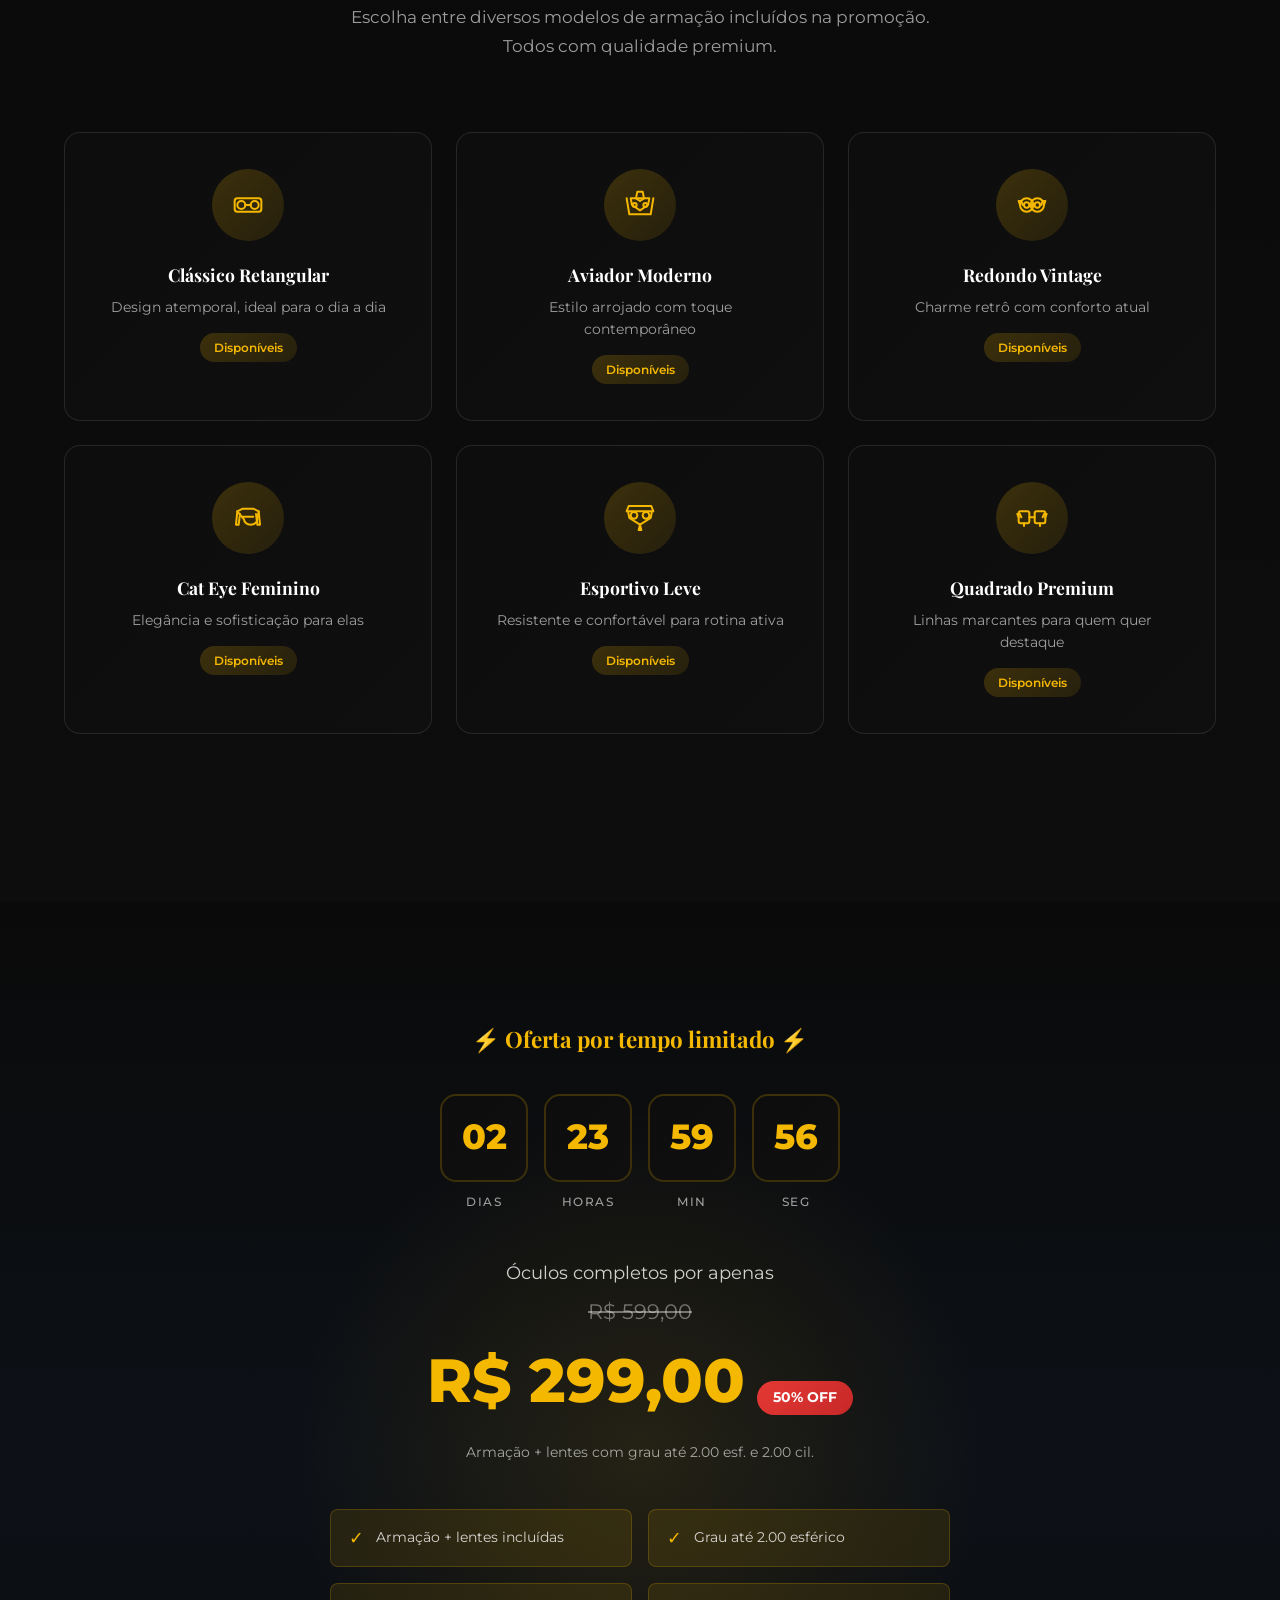
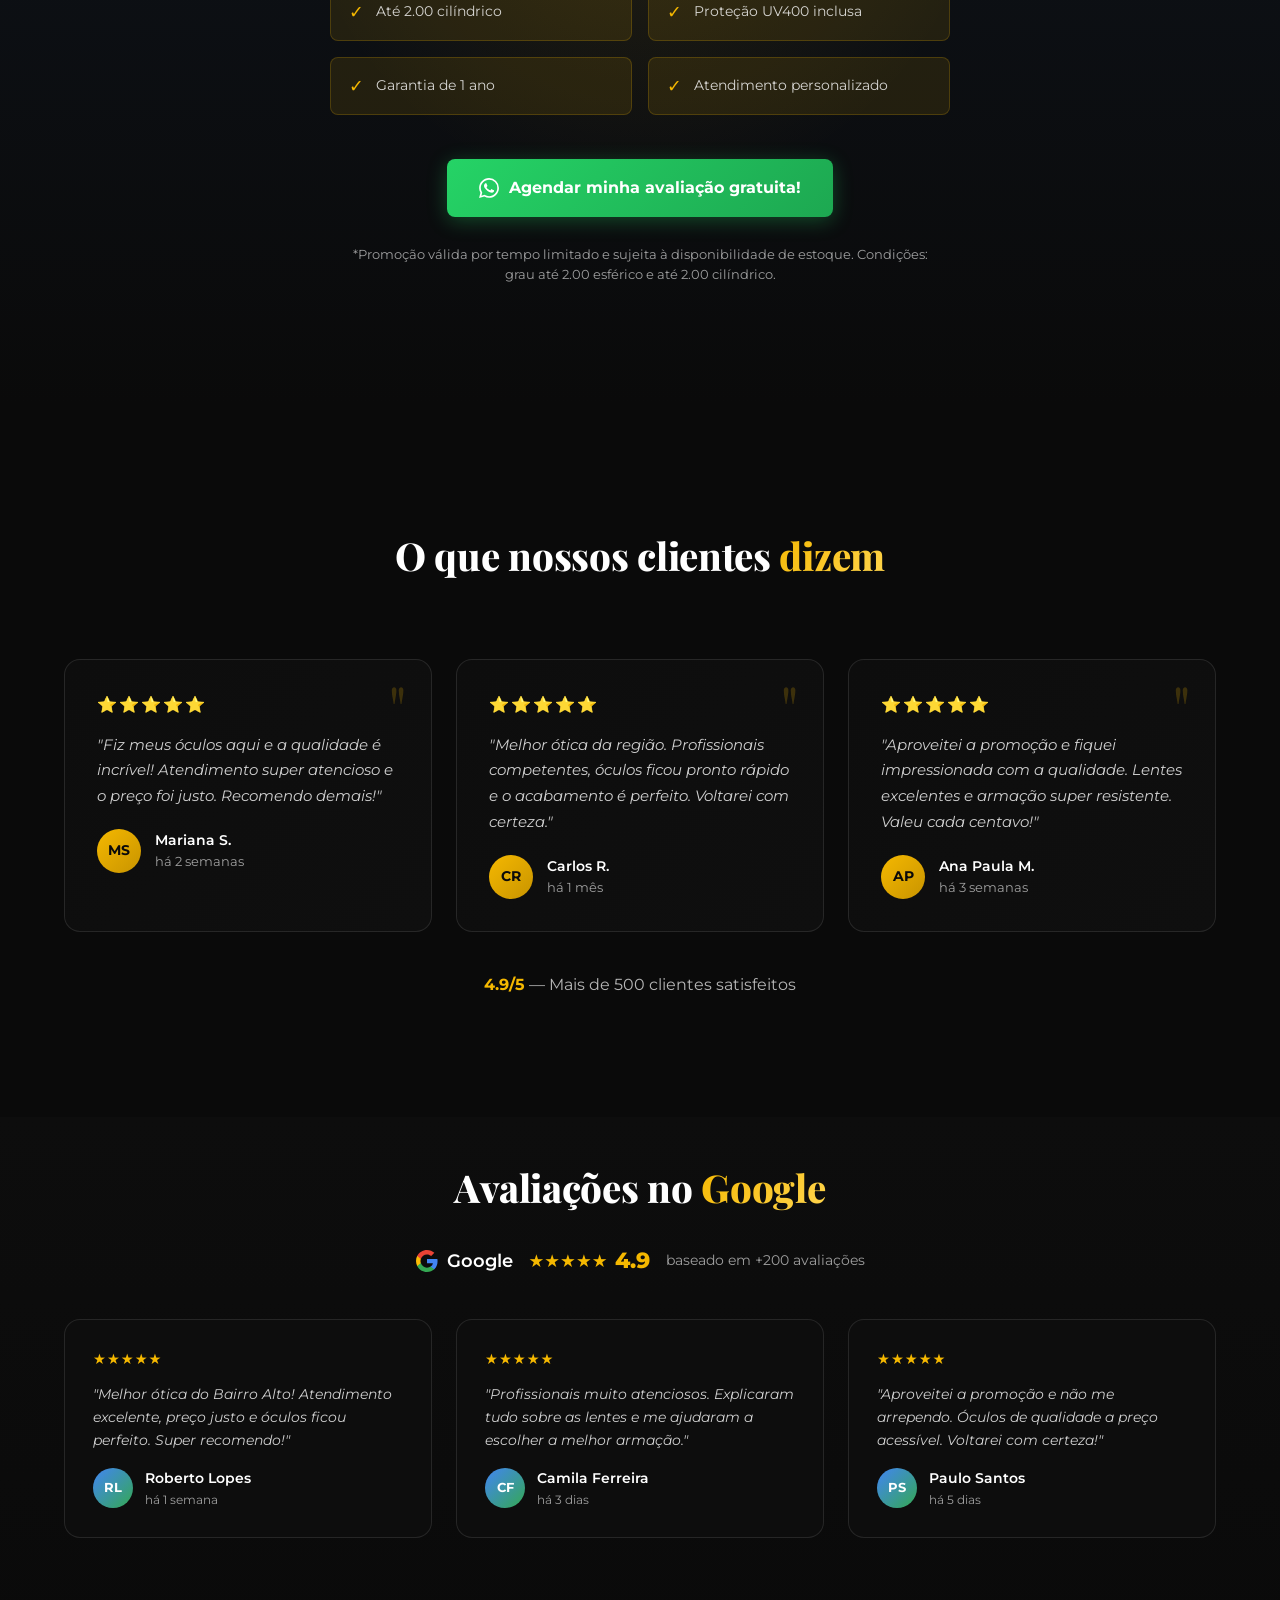
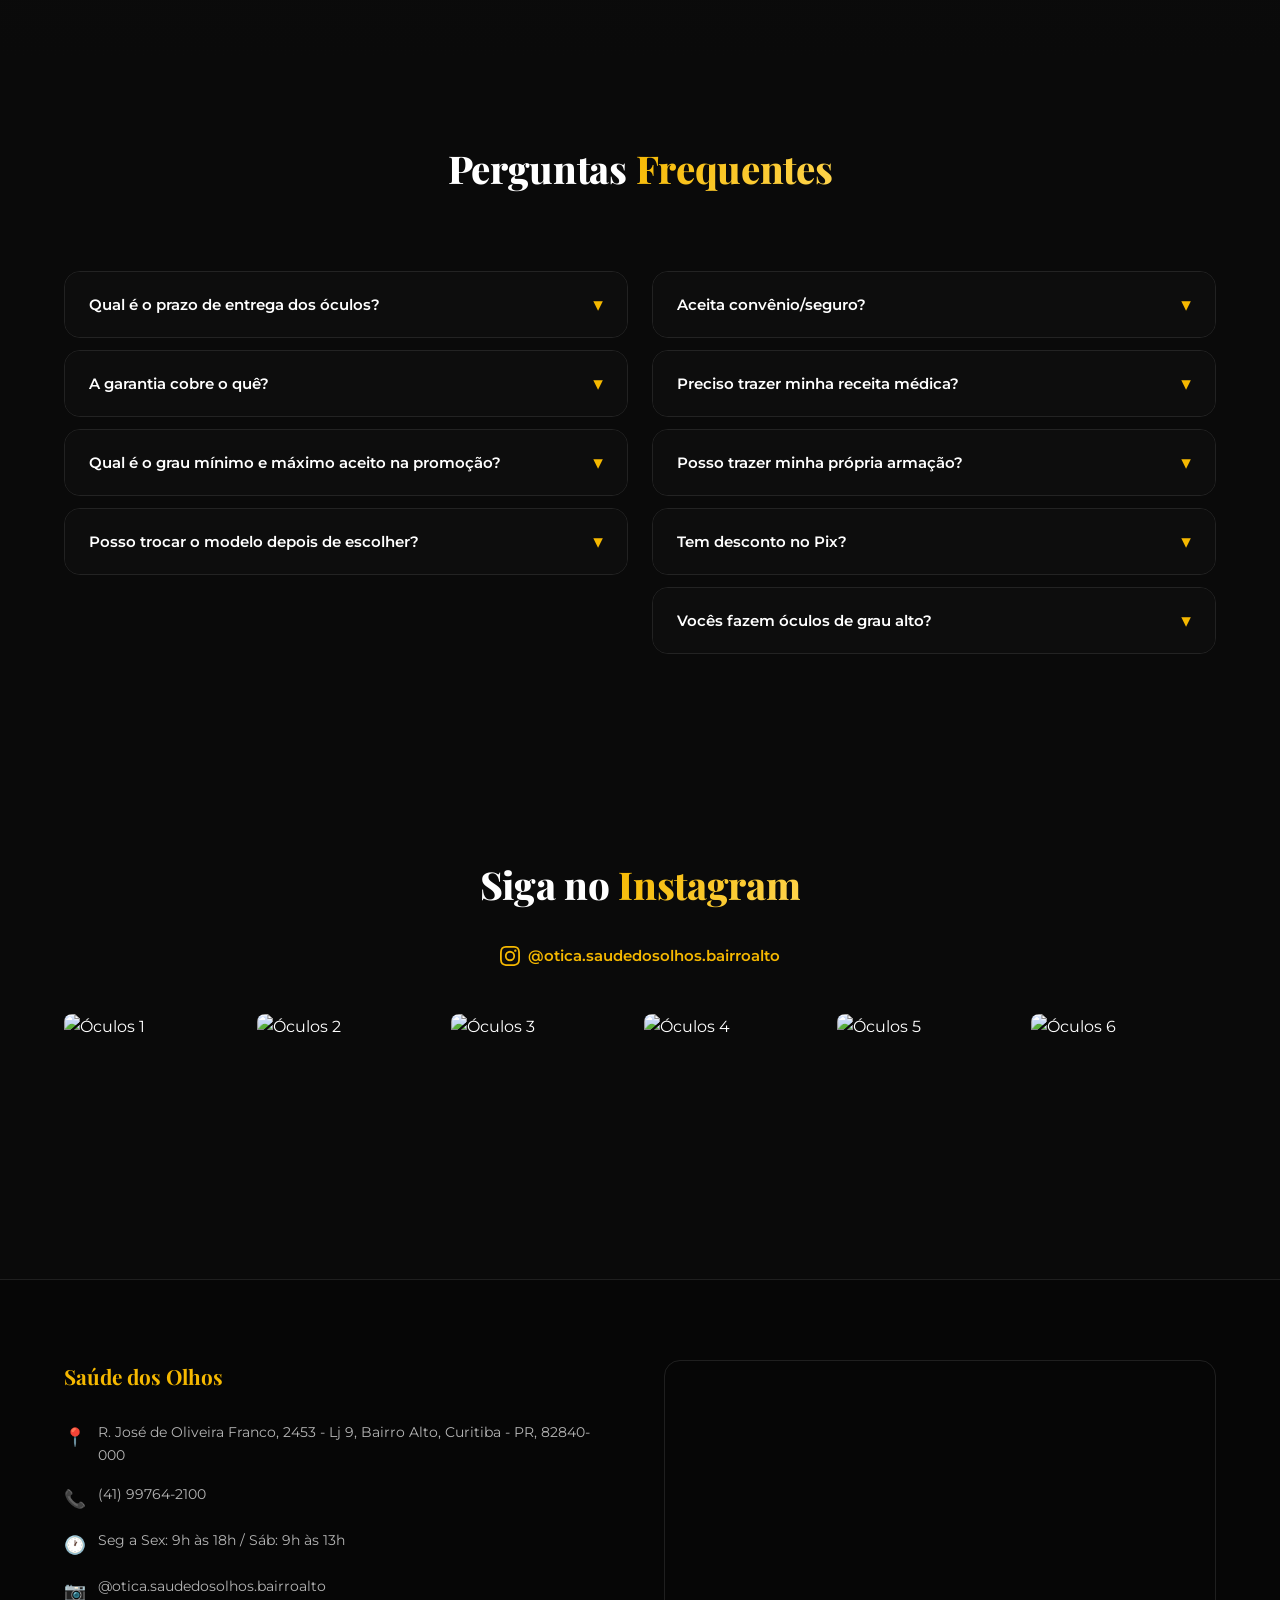
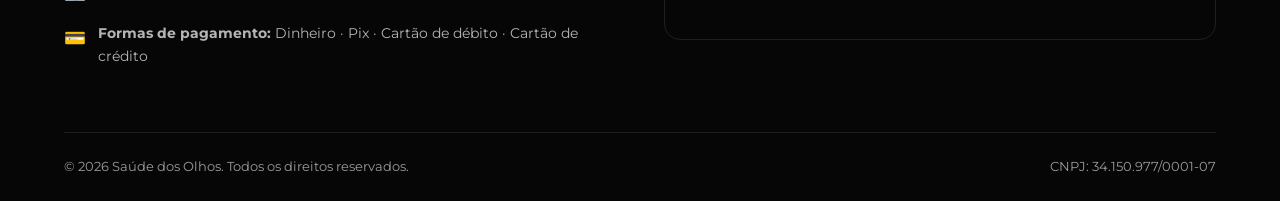
==== commit d8e0b417: "Update: +29 anos de experiência" ====
--- a/index.html
+++ b/index.html
@@ -79,7 +79,7 @@
         <div class="proof-label">Clientes satisfeitos</div>
       </div>
       <div class="proof-item fade-in">
-        <div class="proof-number" data-count="10" data-suffix=" anos">0 anos</div>
+        <div class="proof-number" data-count="29" data-suffix=" anos" data-prefix="+">+0 anos</div>
         <div class="proof-label">De experiência</div>
       </div>
       <div class="proof-item fade-in">
@@ -137,7 +137,7 @@
     <div class="container">
       <div class="section-header">
         <h2 class="fade-in">Qualidade que você <span class="gold">enxerga</span></h2>
-        <p class="fade-in">Mais de 10 anos cuidando da sua visão com qualidade, estilo e preço justo.</p>
+        <p class="fade-in">Mais de +29 anos cuidando da sua visão com qualidade, estilo e preço justo.</p>
       </div>
       <div class="diferenciais-grid">
         <div class="diferencial-card fade-in-left">
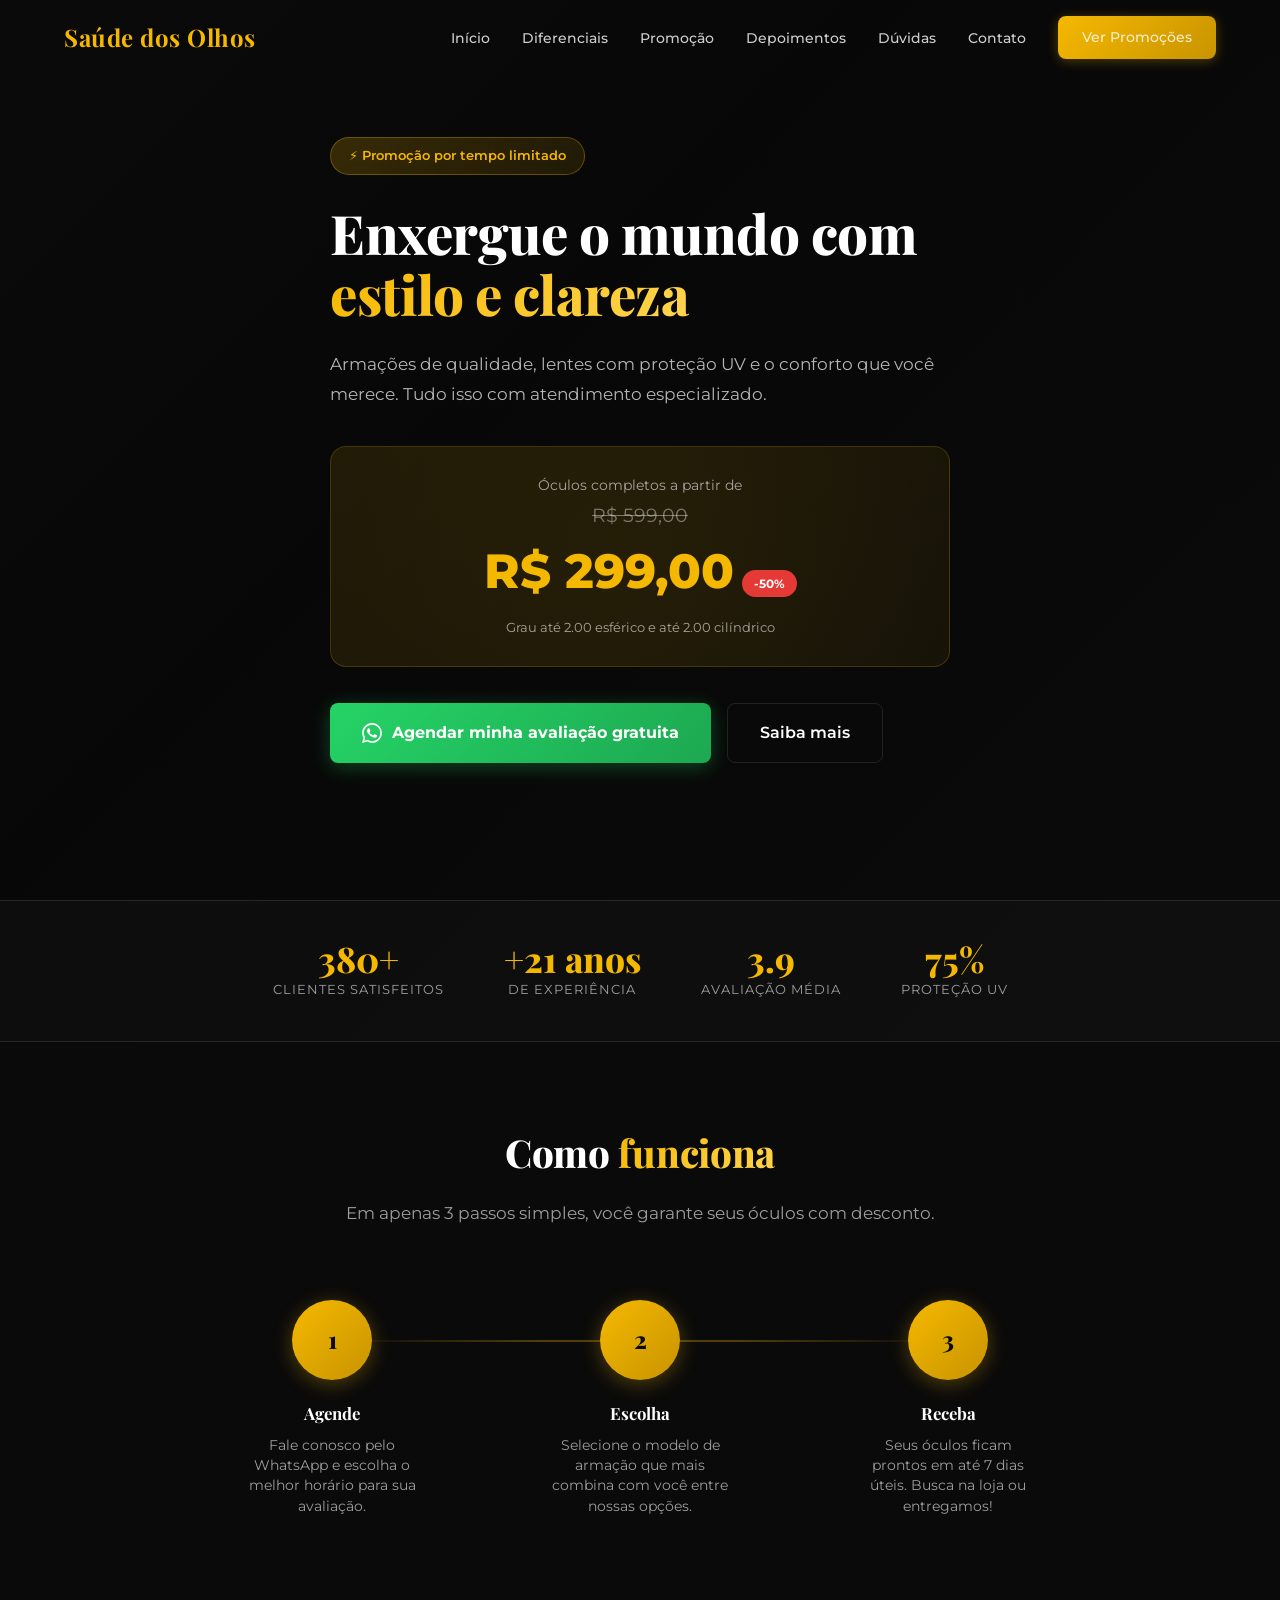
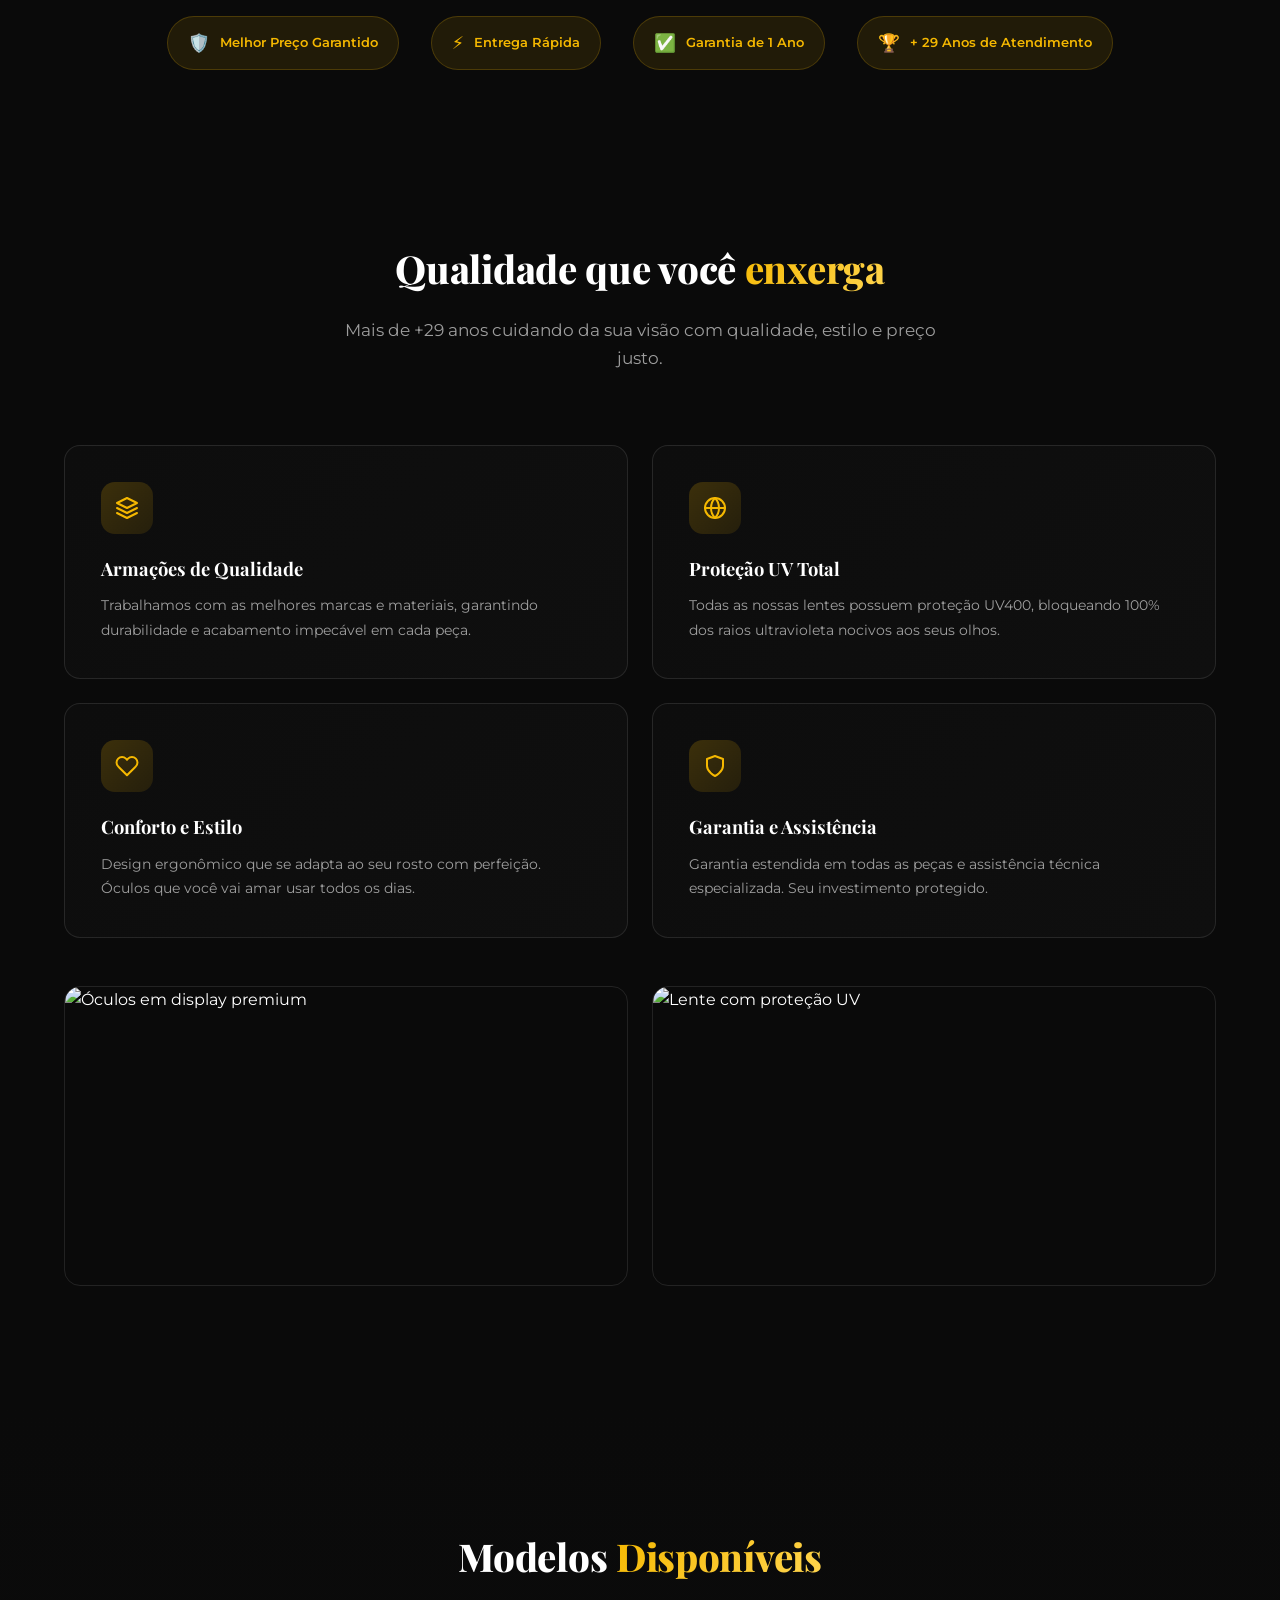
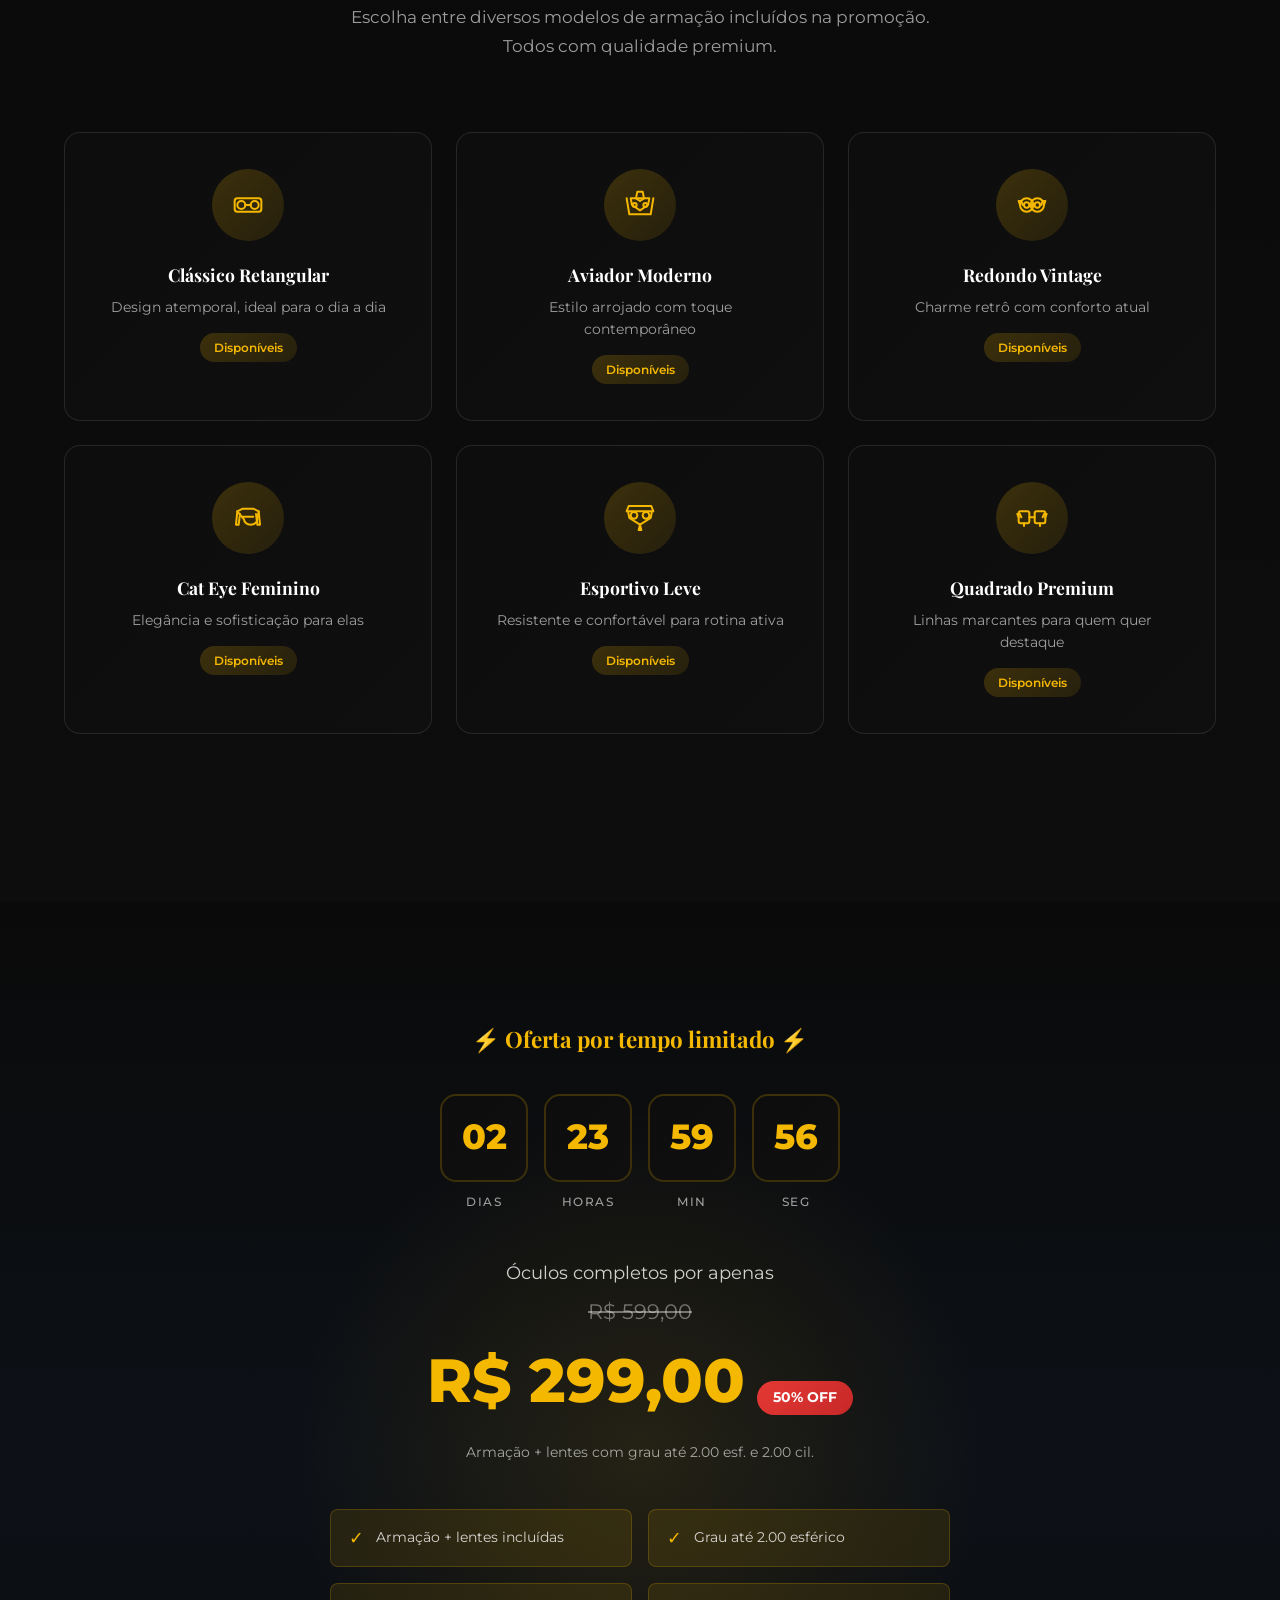
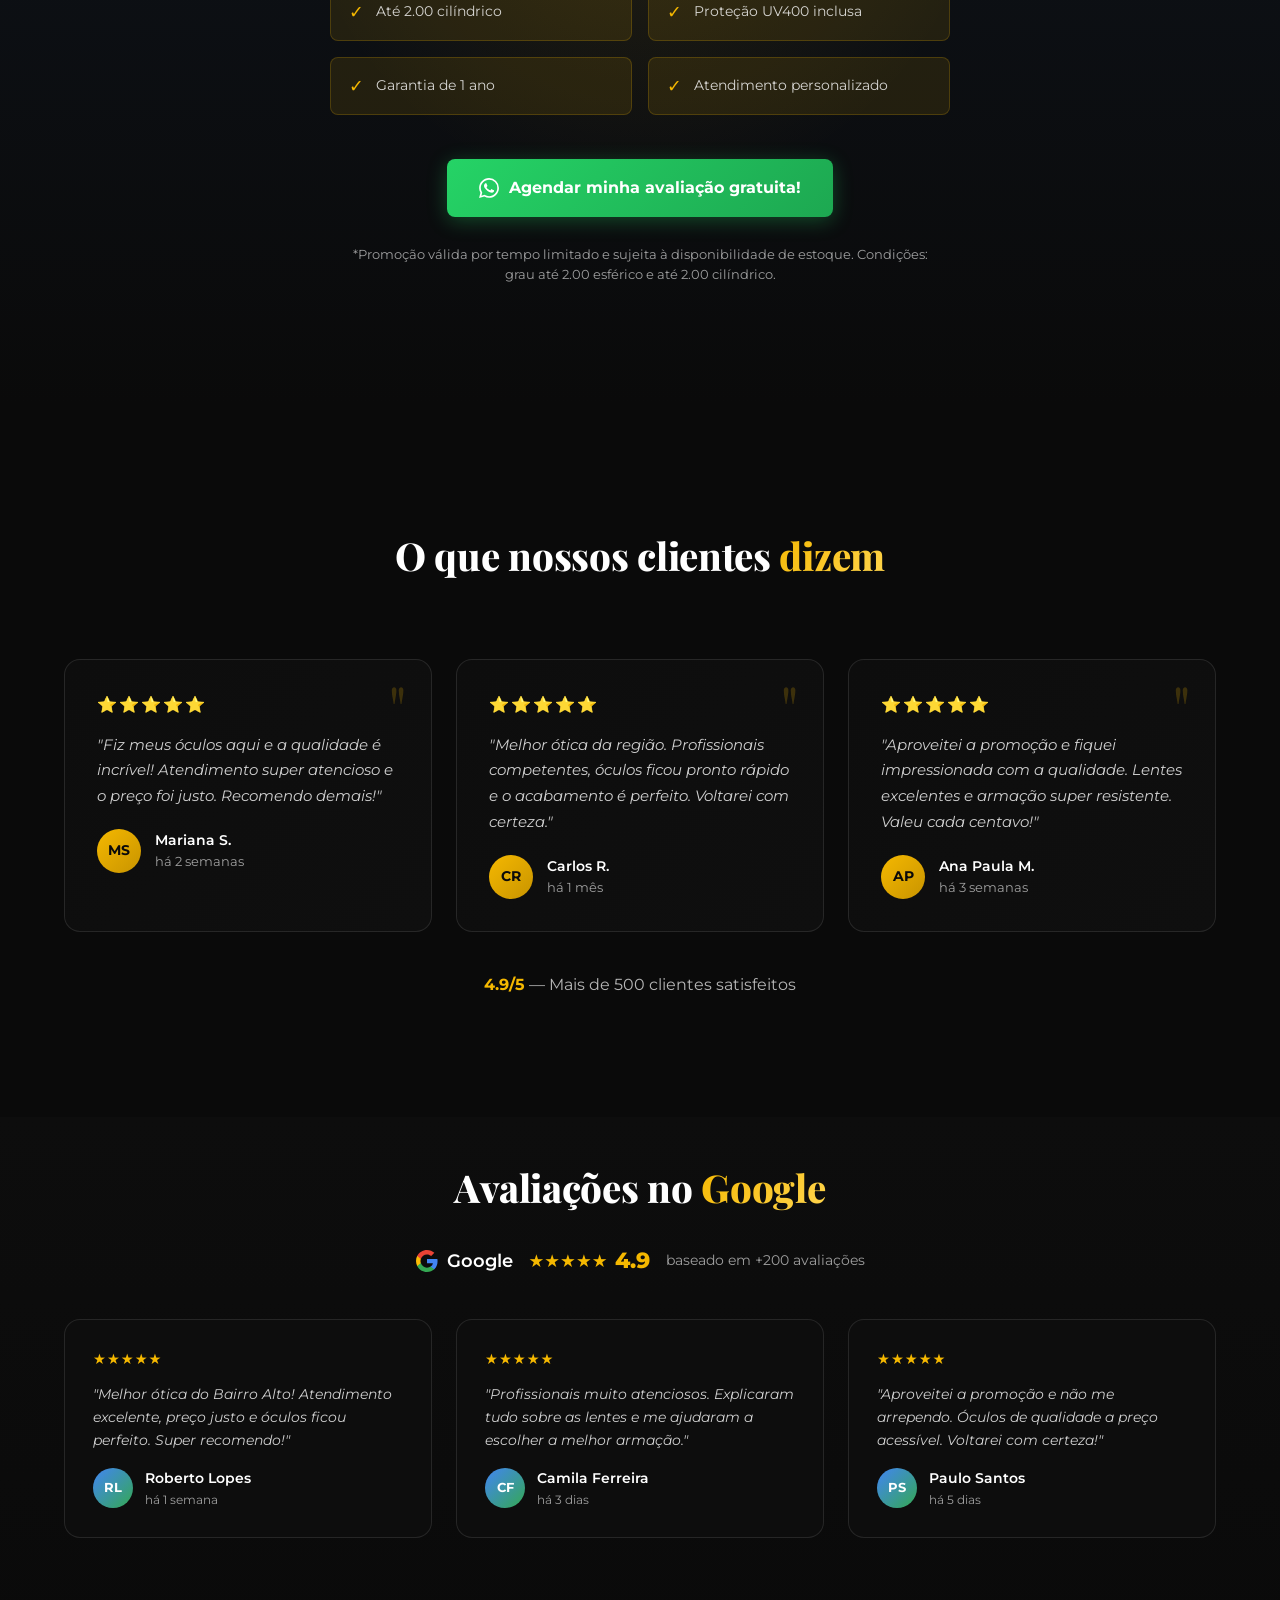
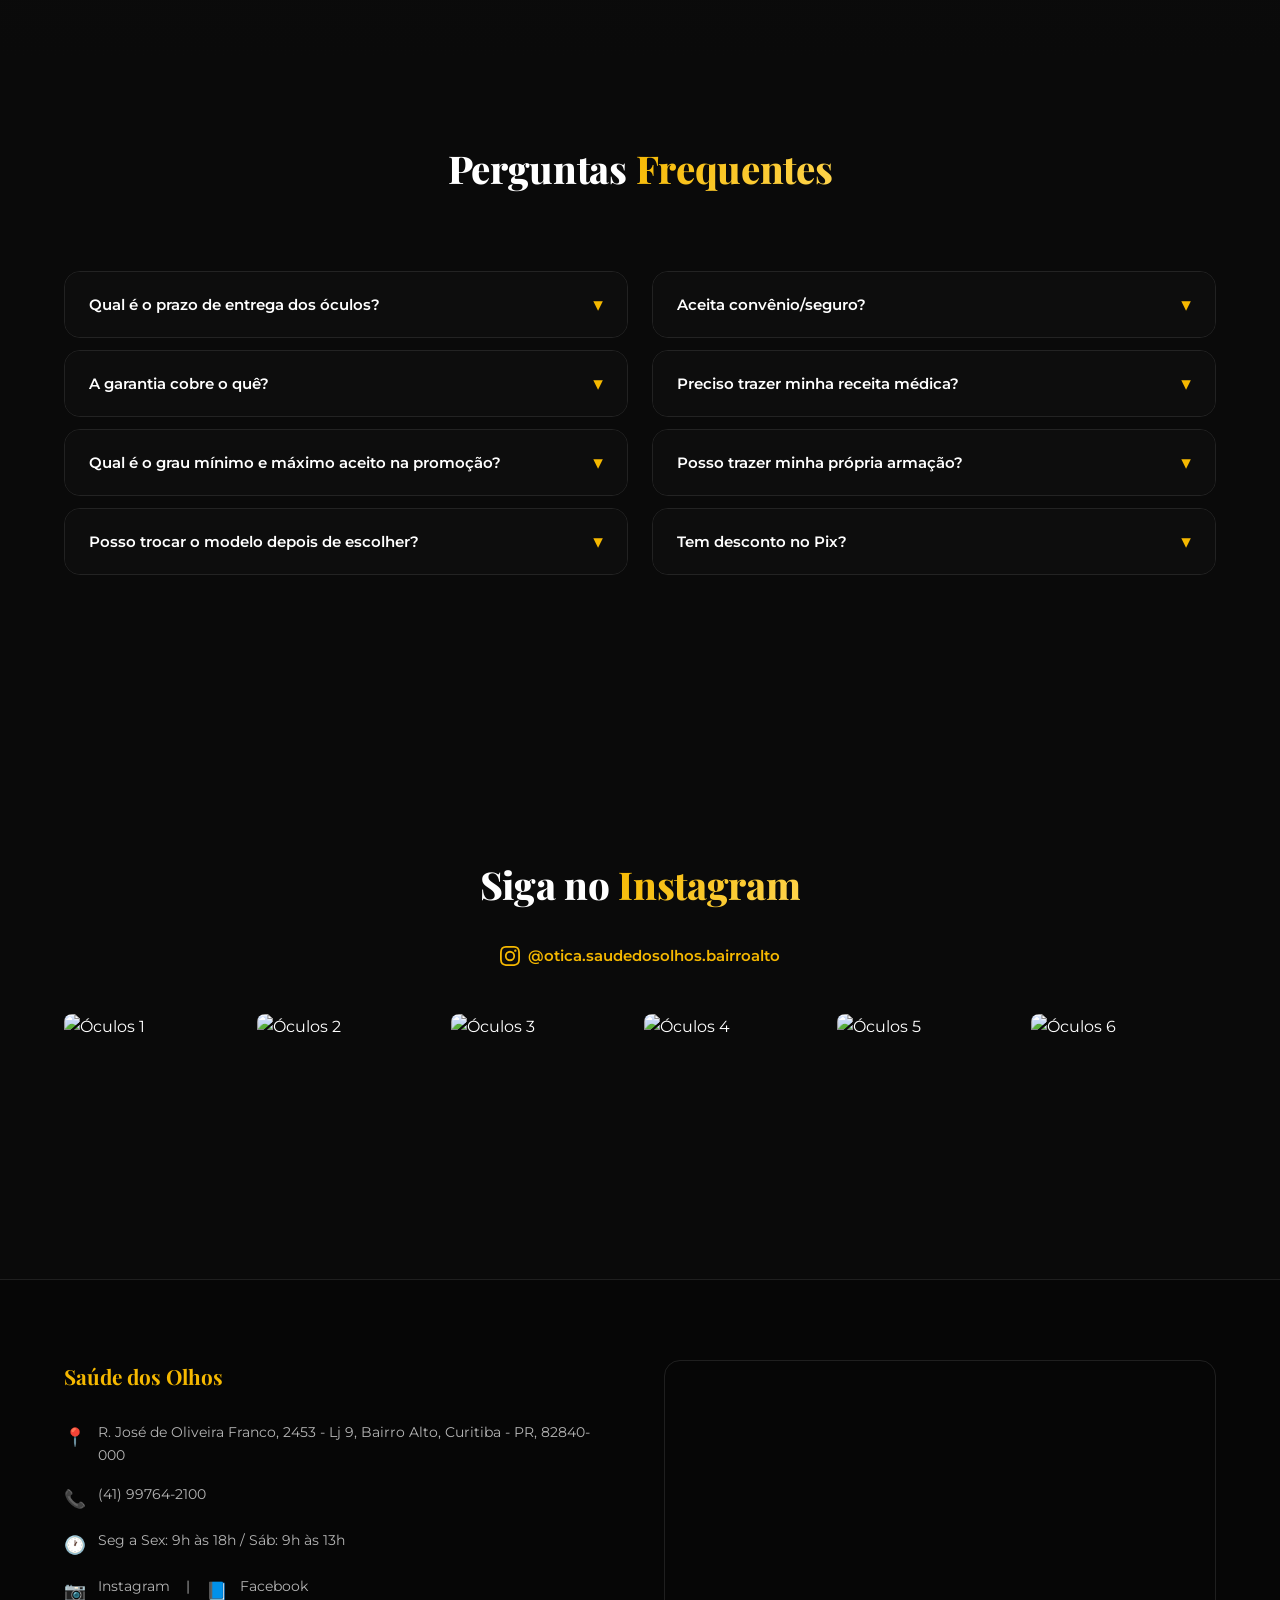
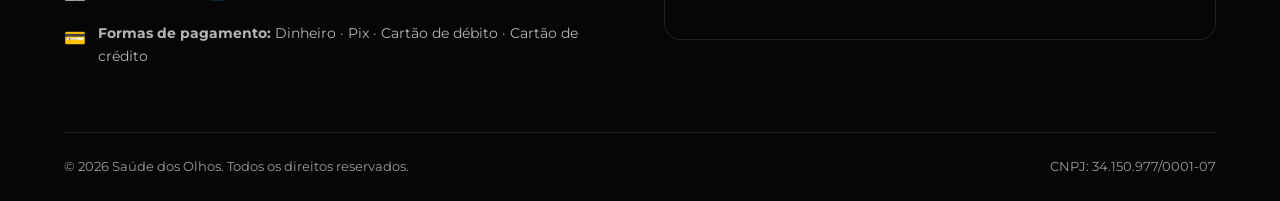
==== commit 224a9f3e: "Add Facebook link to footer" ====
--- a/index.html
+++ b/index.html
@@ -551,7 +551,10 @@
           </div>
           <div class="footer-contact-item">
             <span class="icon">📷</span>
-            <a href="https://www.instagram.com/otica.saudedosolhos.bairroalto" target="_blank" rel="noopener">@otica.saudedosolhos.bairroalto</a>
+            <a href="https://www.instagram.com/otica.saudedosolhos.bairroalto" target="_blank" rel="noopener">Instagram</a>
+            &nbsp;|&nbsp;
+            <span class="icon">📘</span>
+            <a href="https://www.facebook.com/share/1buVg35X1j/" target="_blank" rel="noopener">Facebook</a>
           </div>
           <div class="footer-contact-item">
             <span class="icon">💳</span>
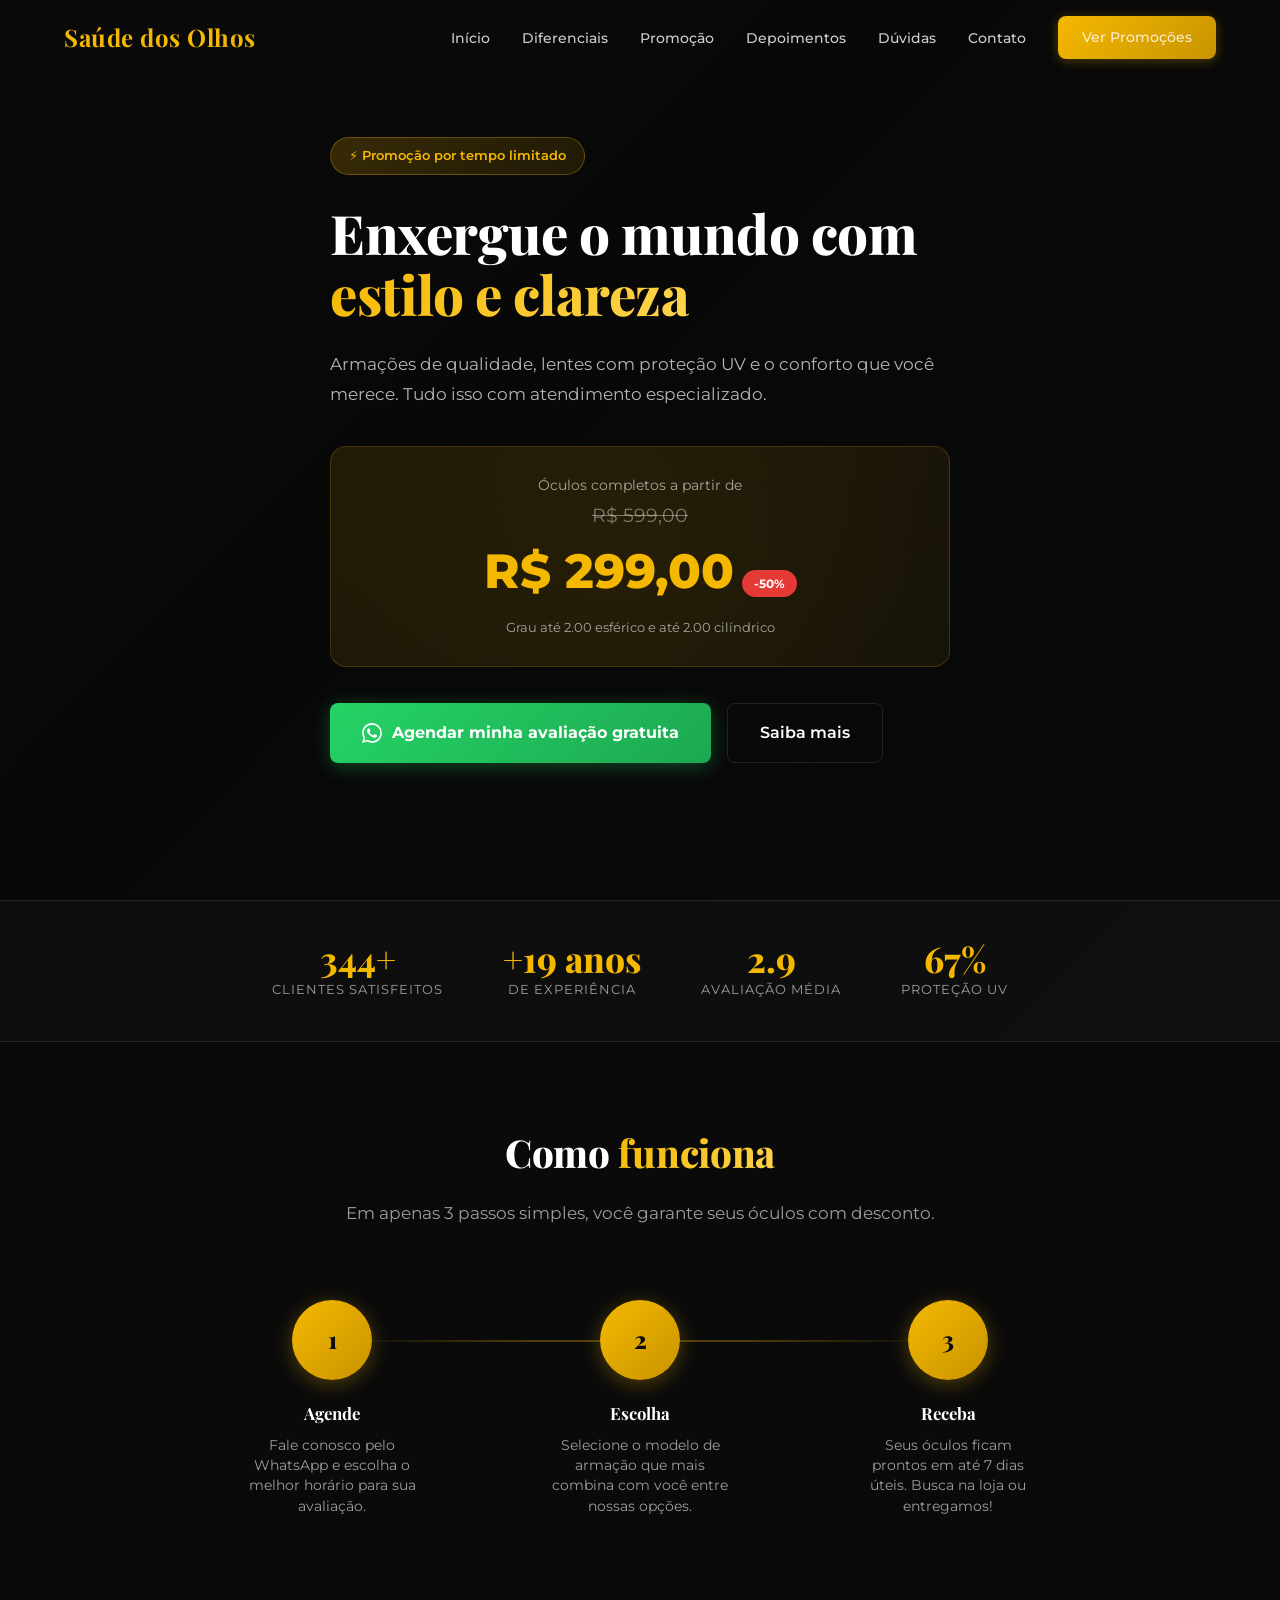
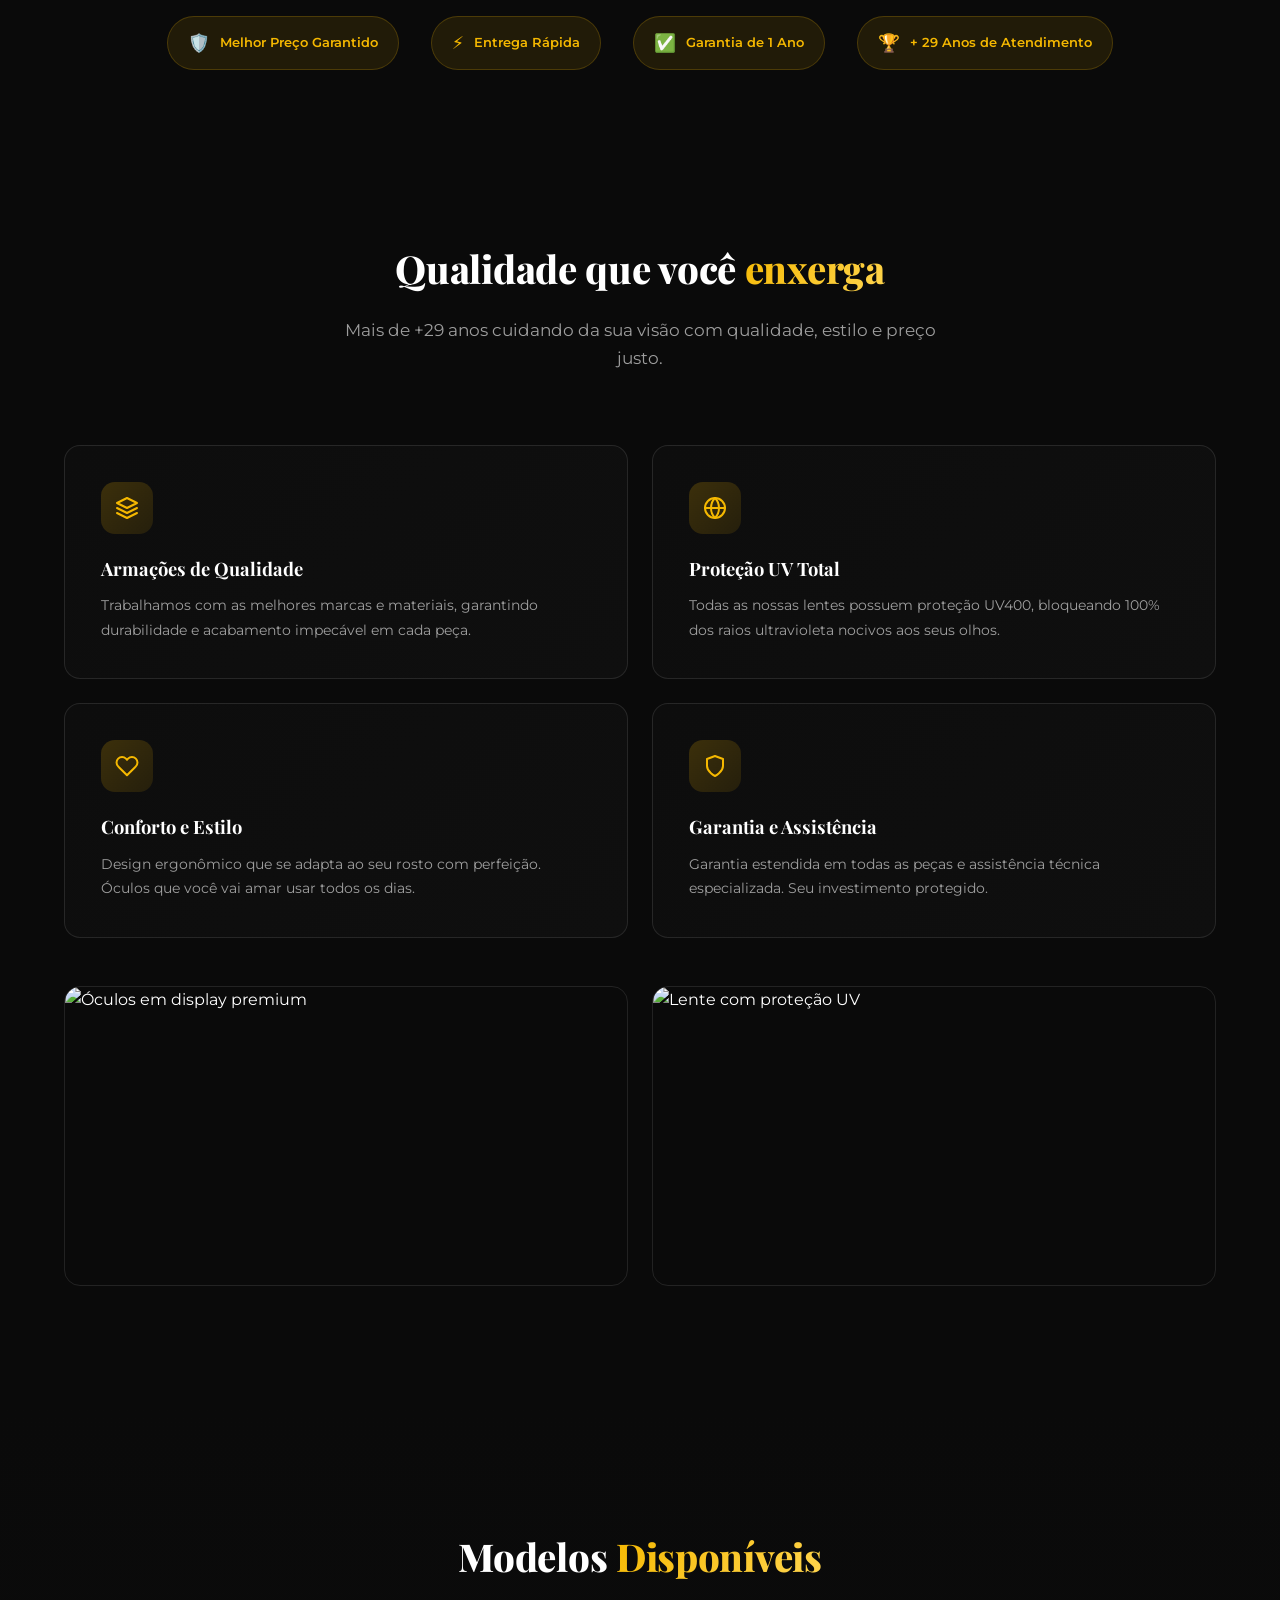
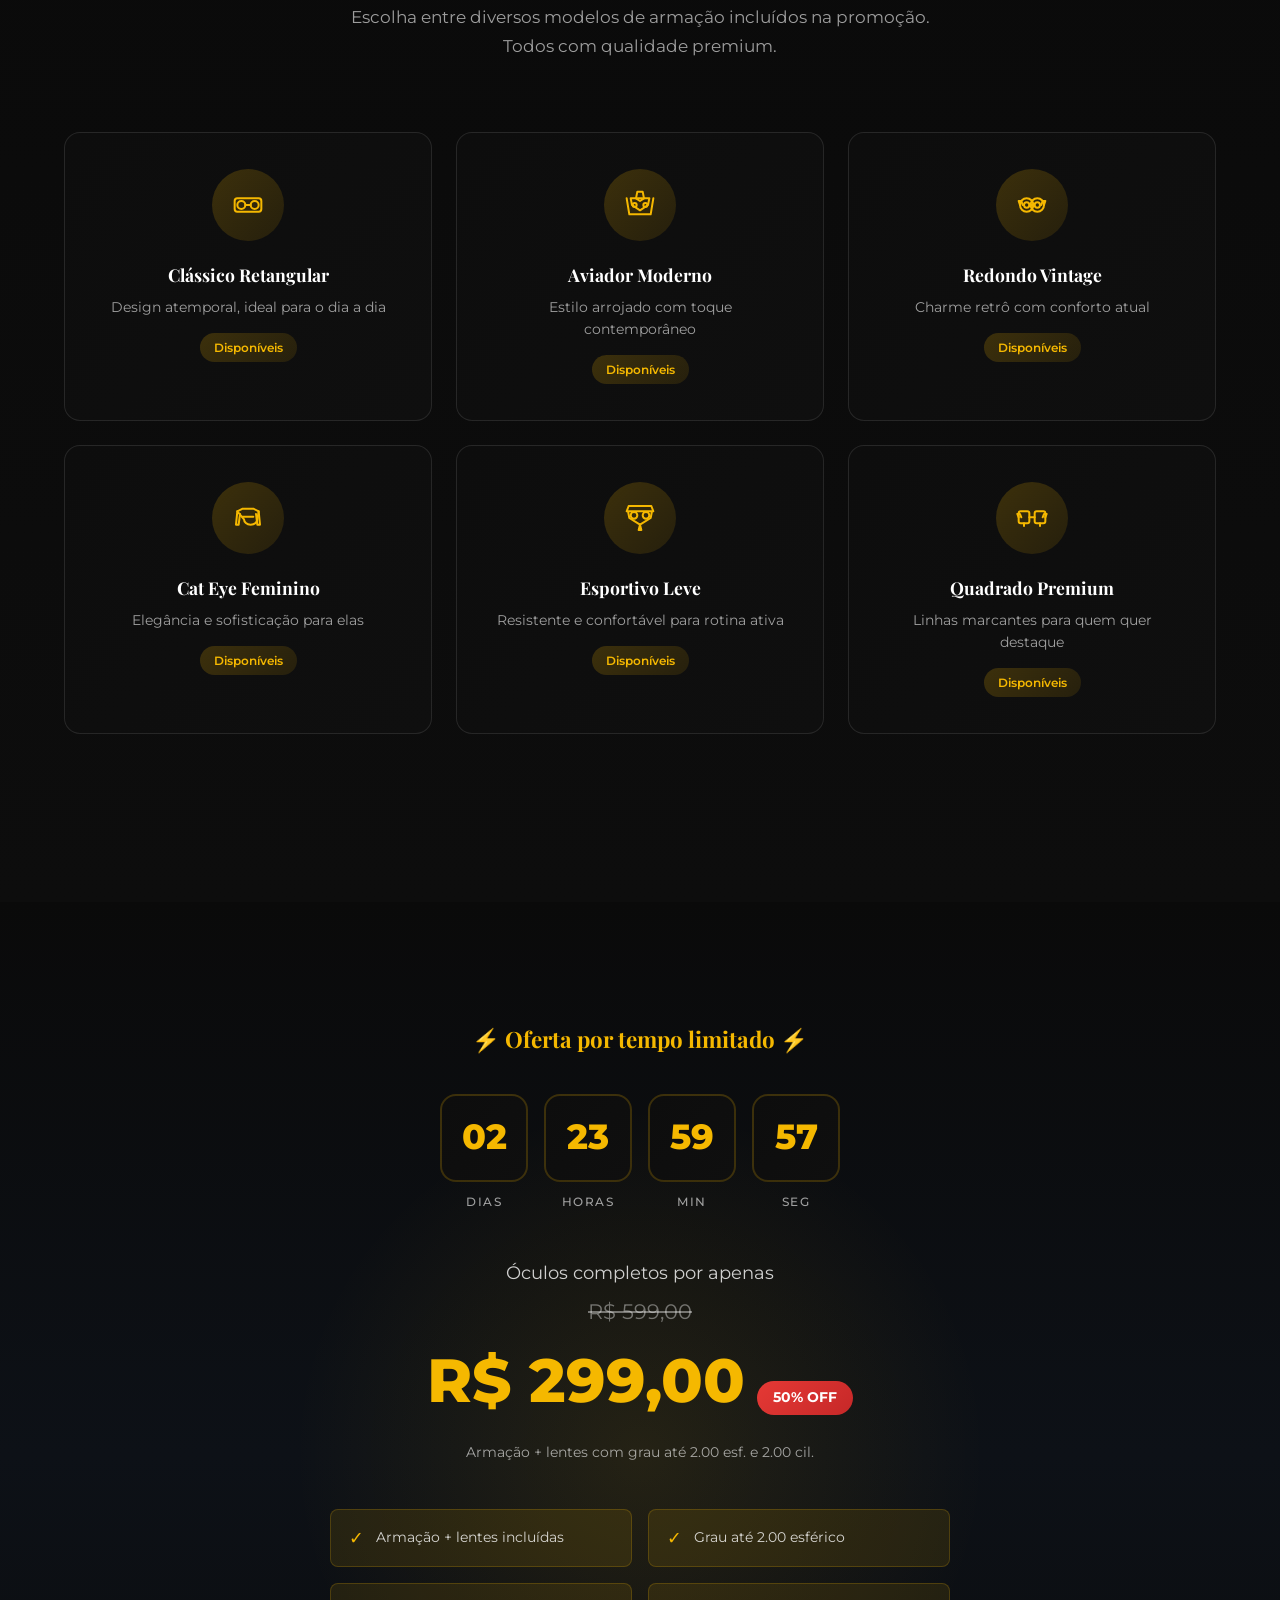
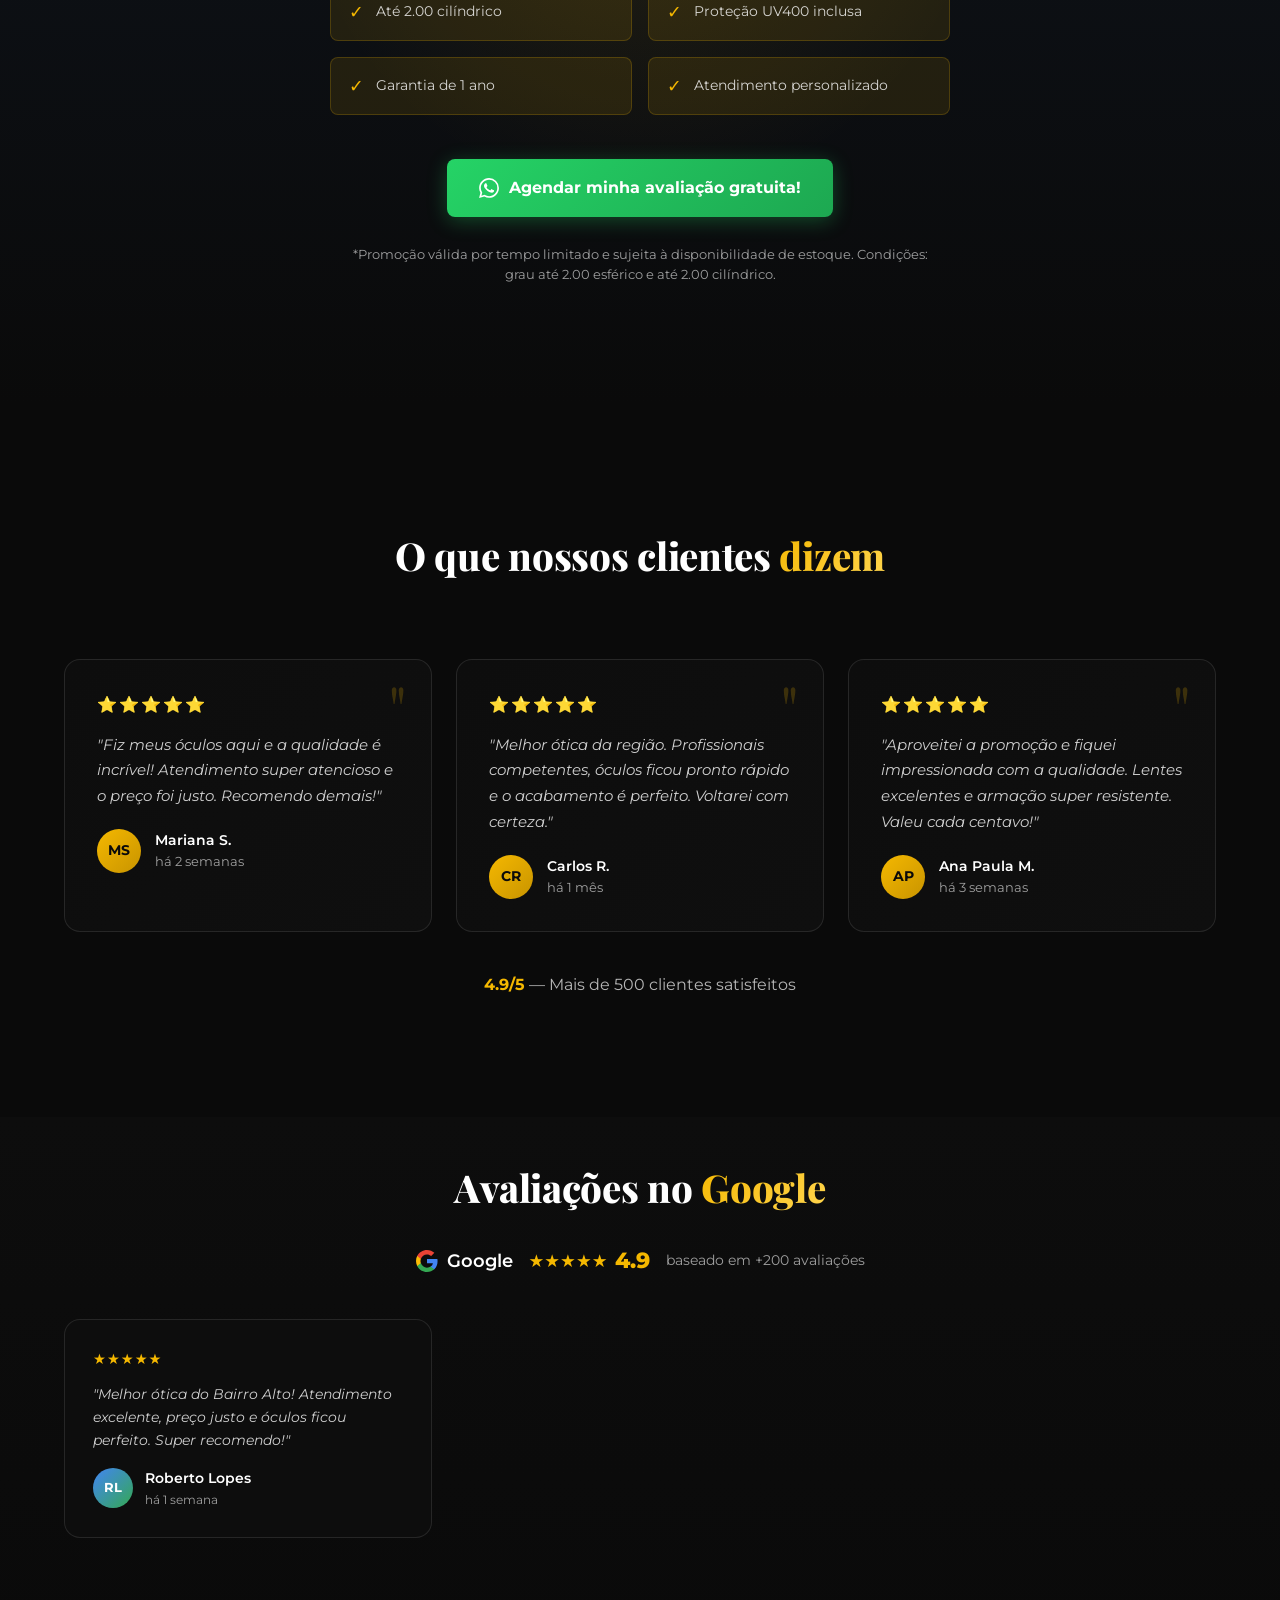
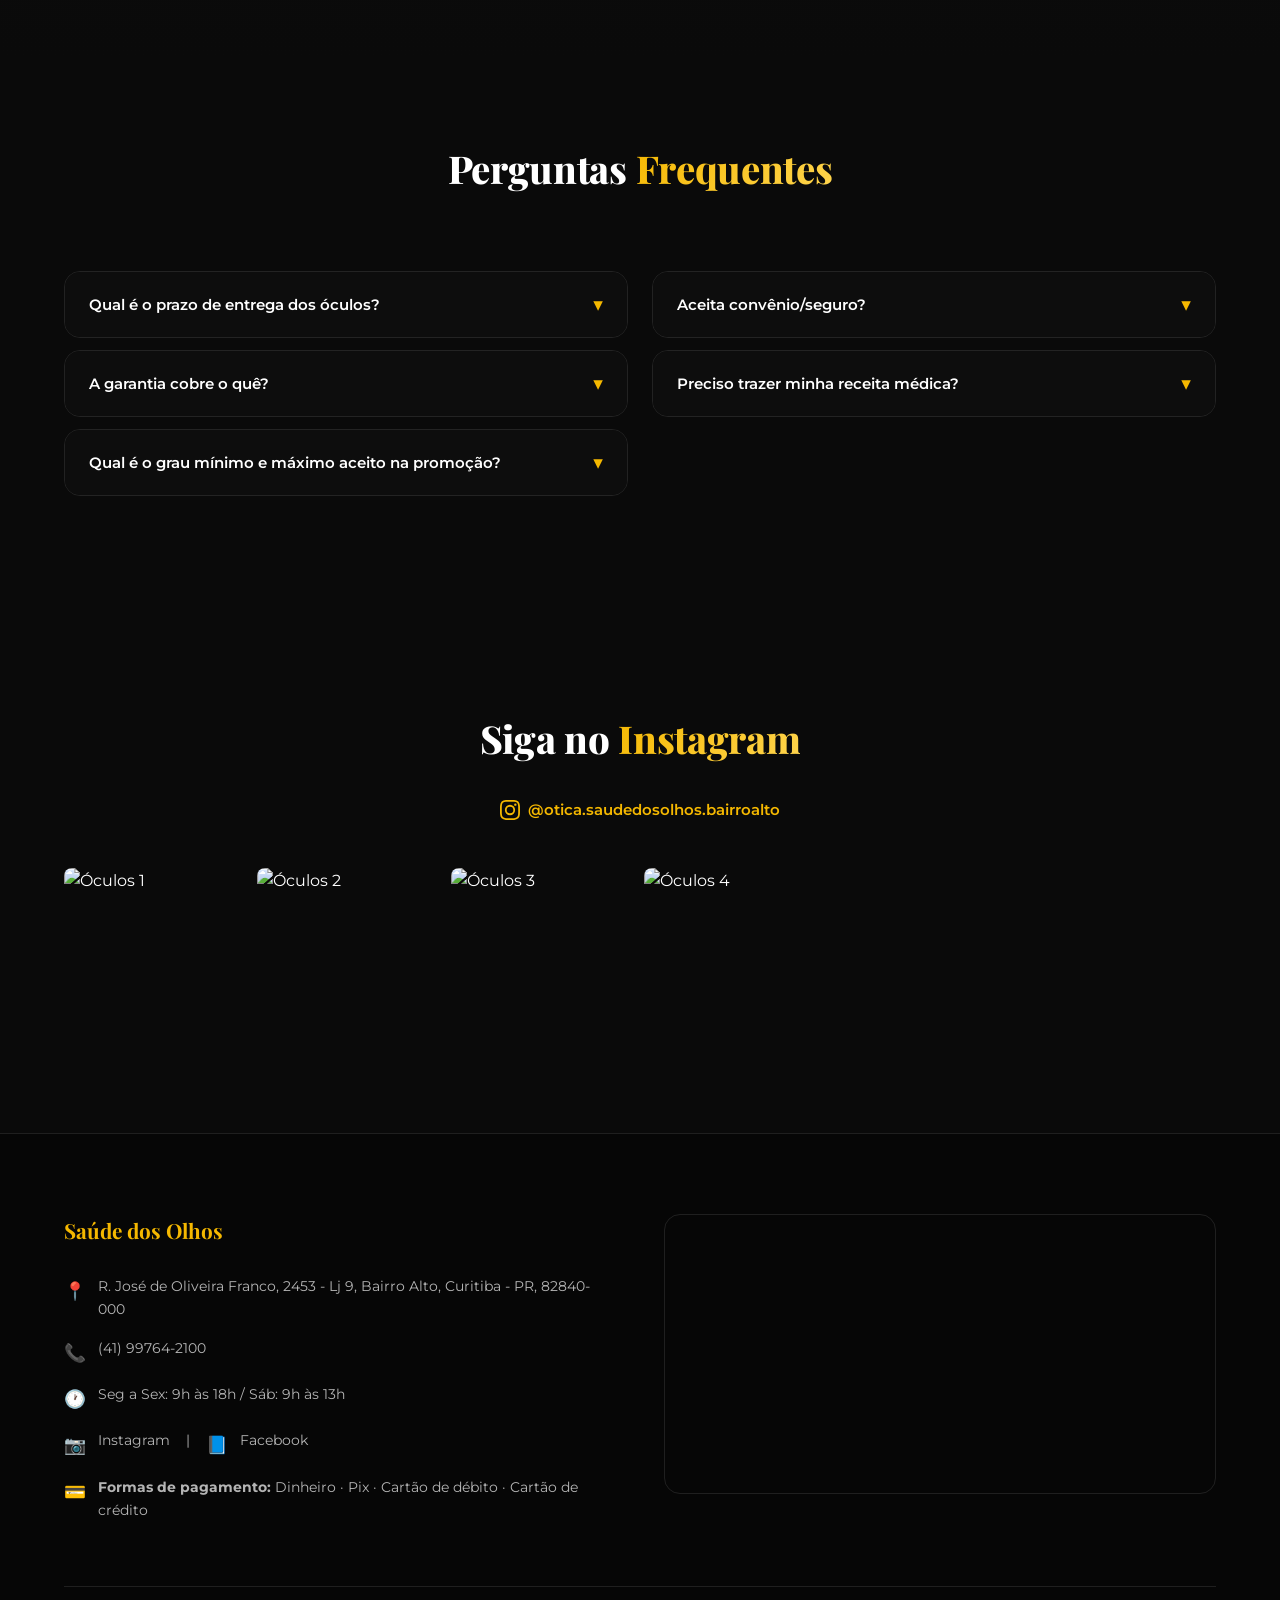
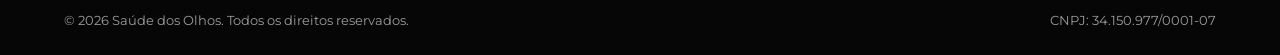
==== commit 2acc61eb: "Remove 3 FAQ questions" ====
--- a/index.html
+++ b/index.html
@@ -417,15 +417,6 @@
               <p>A promoção contempla graus até 2.00 esférico e até 2.00 cilíndrico. Para graus acima disso, consulte nossas condições especiais.</p>
             </div>
           </div>
-          <div class="faq-item fade-in">
-            <button class="faq-question">
-              Posso trocar o modelo depois de escolher?
-              <span class="faq-arrow">▾</span>
-            </button>
-            <div class="faq-answer">
-              <p>Sim! Você pode trocar o modelo dentro de 7 dias após a compra, desde que esteja em perfeitas condições e apresente a nota fiscal.</p>
-            </div>
-          </div>
         </div>
         <div class="faq-extra">
           <div class="faq-item fade-in">
@@ -448,24 +439,6 @@
           </div>
           <div class="faq-item fade-in">
             <button class="faq-question">
-              Posso trazer minha própria armação?
-              <span class="faq-arrow">▾</span>
-            </button>
-            <div class="faq-answer">
-              <p>Sim! Caso já tenha uma armação que gosta, fazemos apenas a montagem das lentes com grau. Consulte valores.</p>
-            </div>
-          </div>
-          <div class="faq-item fade-in">
-            <button class="faq-question">
-              Tem desconto no Pix?
-              <span class="faq-arrow">▾</span>
-            </button>
-            <div class="faq-answer">
-              <p>Sim! No pagamento via Pix você ganha 5% de desconto adicional sobre o valor da promoção. Pague R$284 nos óculos completos!</p>
-            </div>
-          </div>
-          <div class="faq-item fade-in">
-            <button class="faq-question">
               Vocês fazem óculos de grau alto?
               <span class="faq-arrow">▾</span>
             </button>
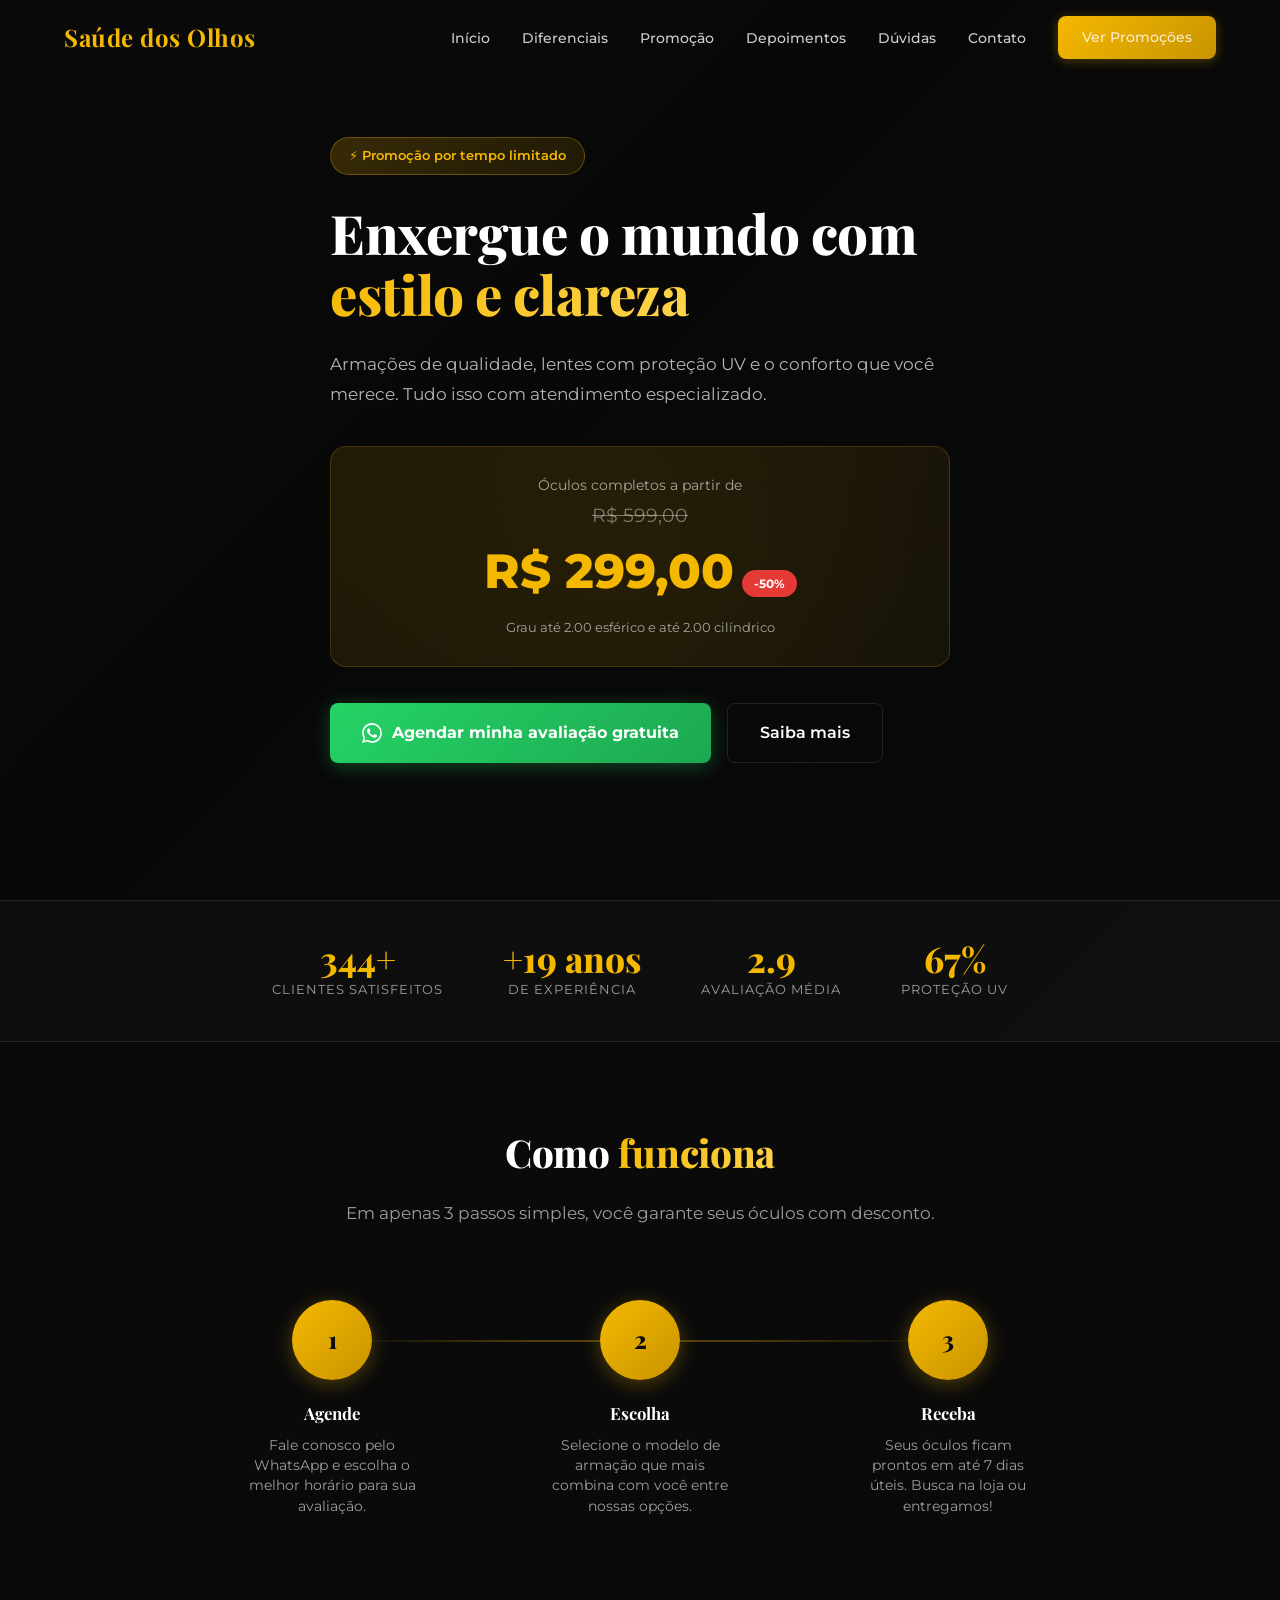
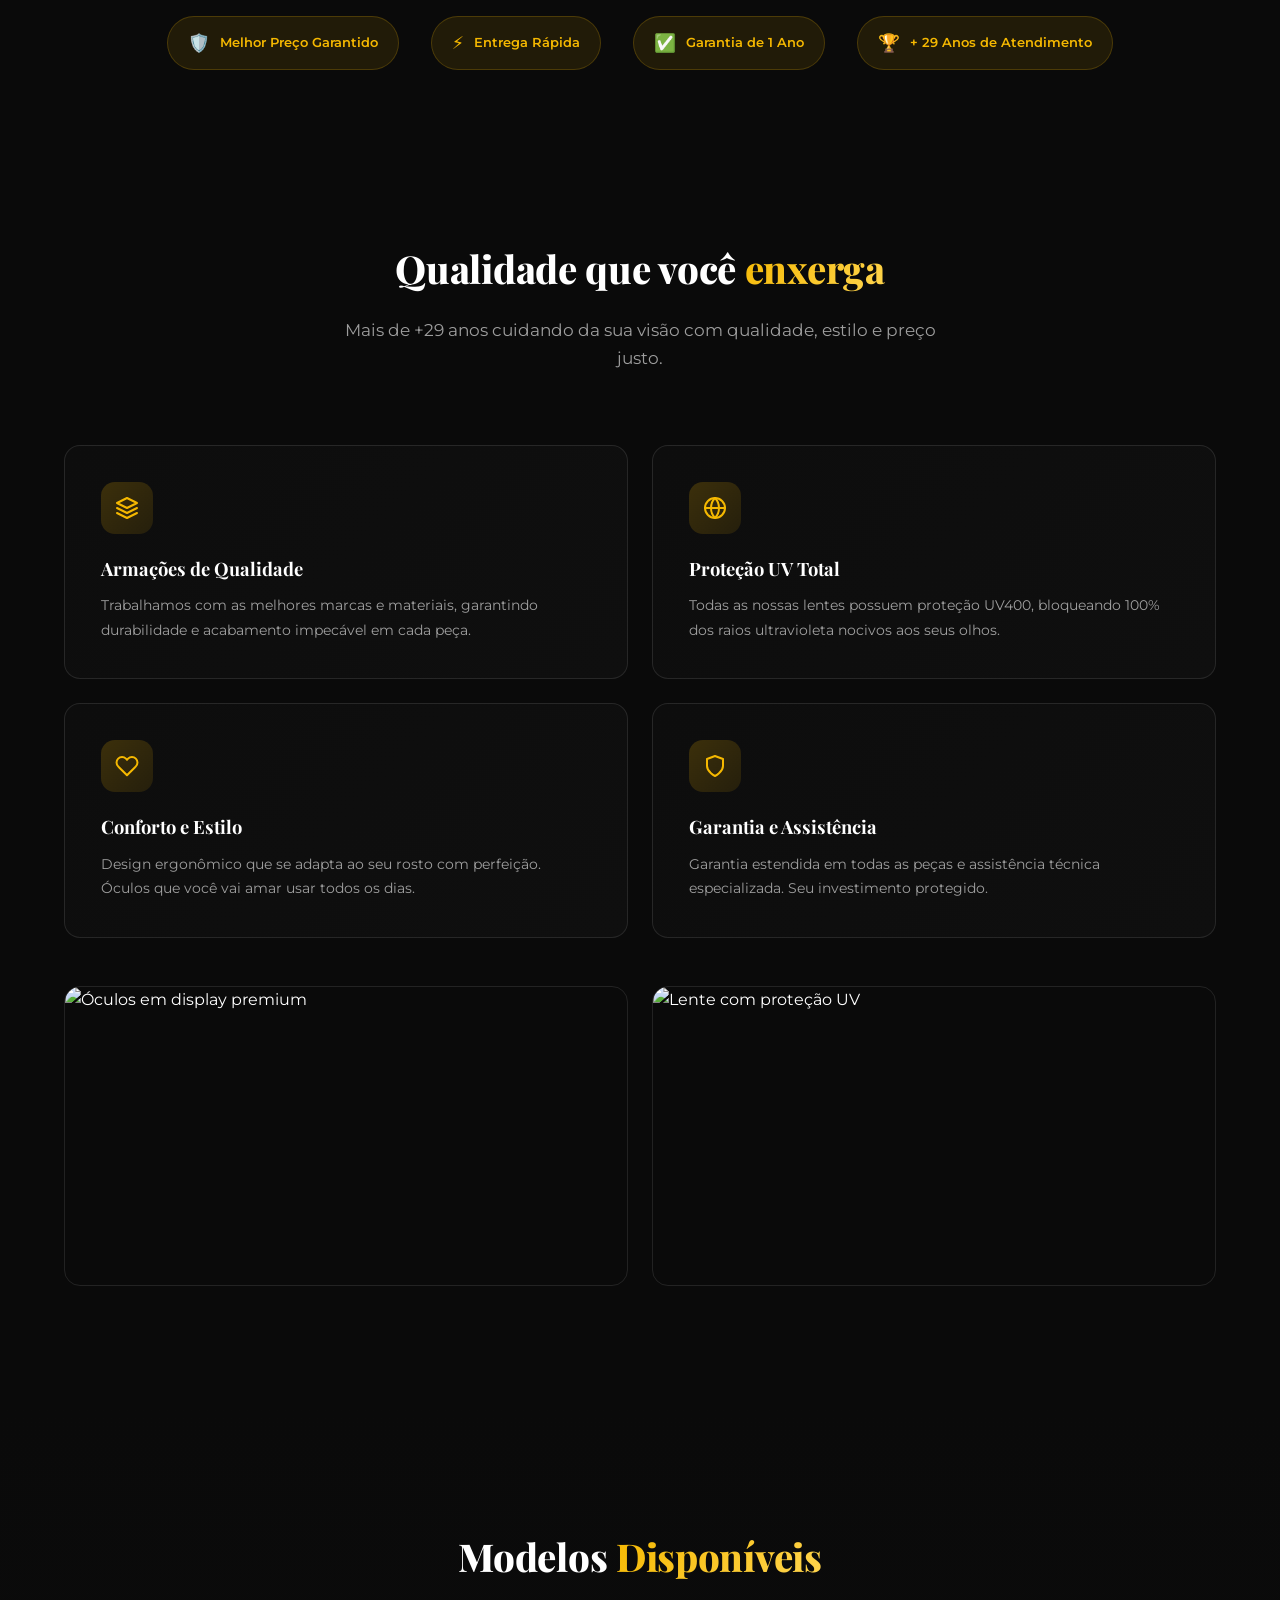
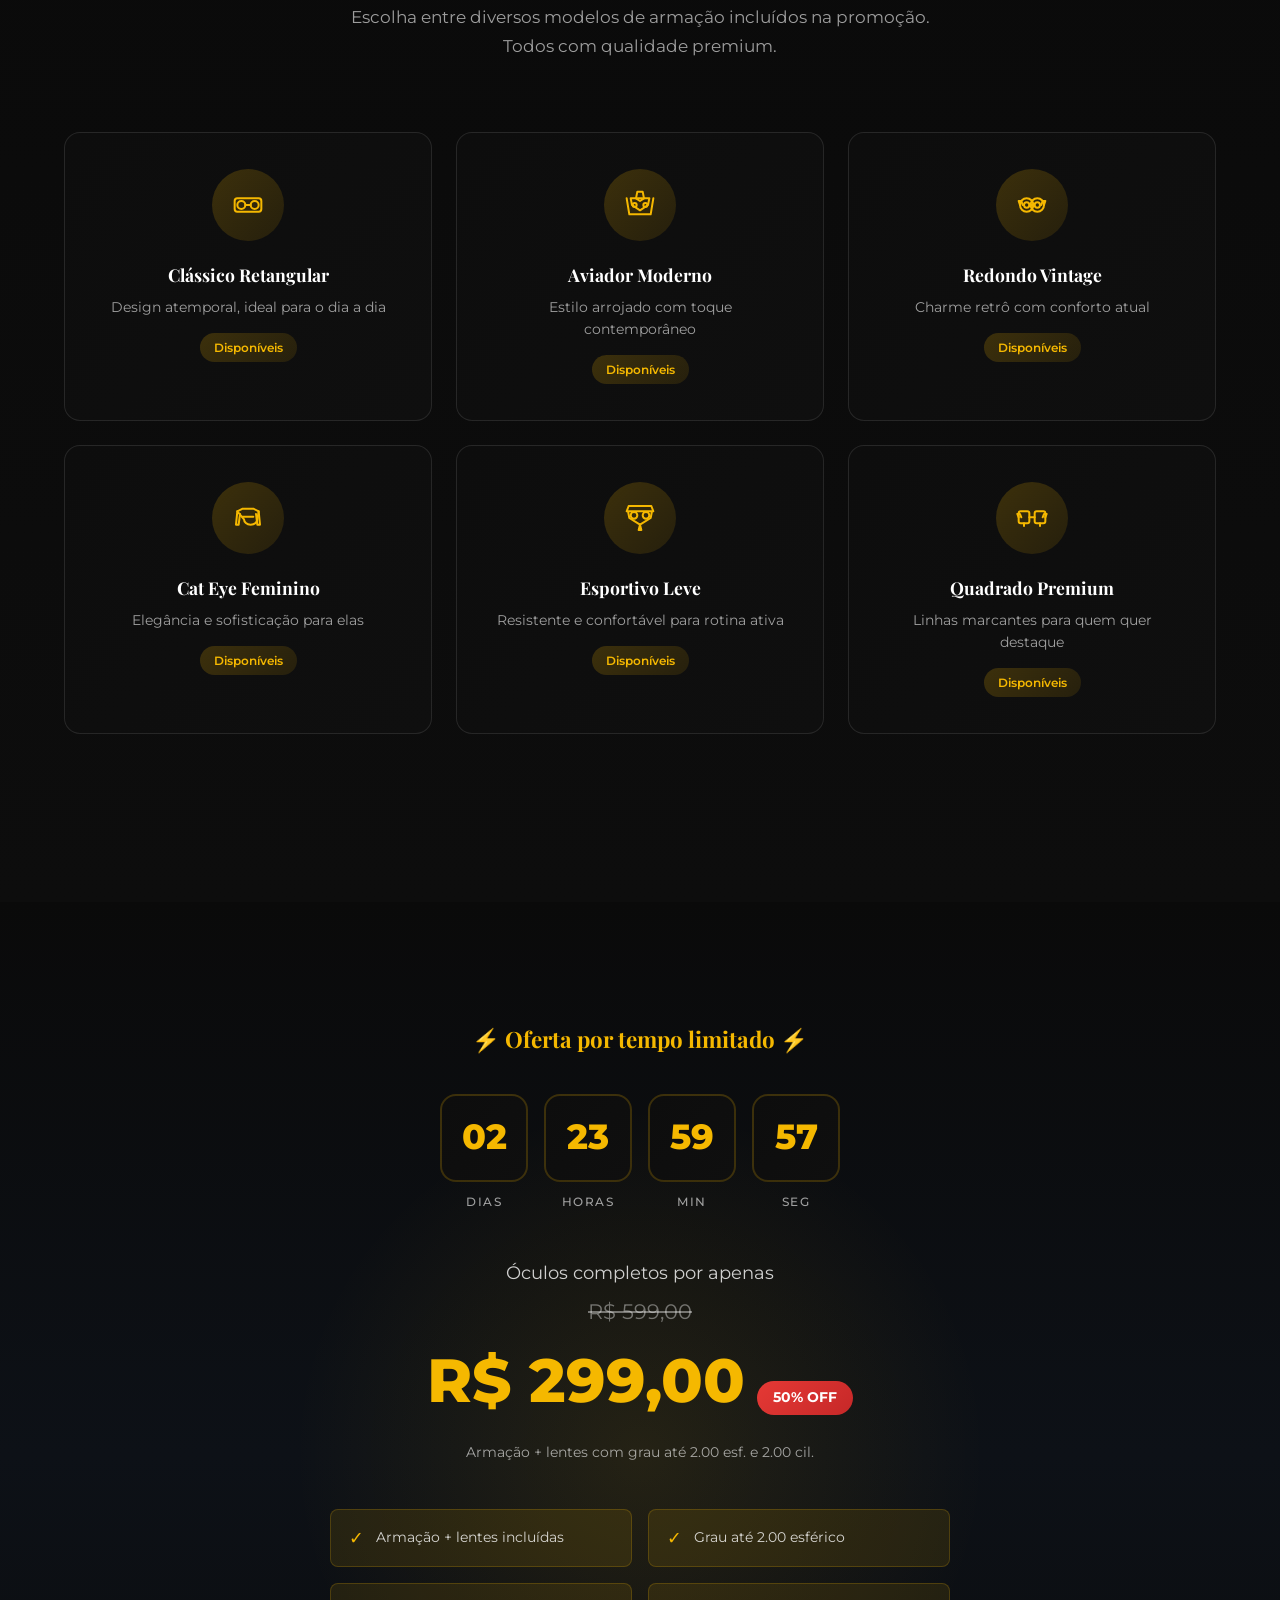
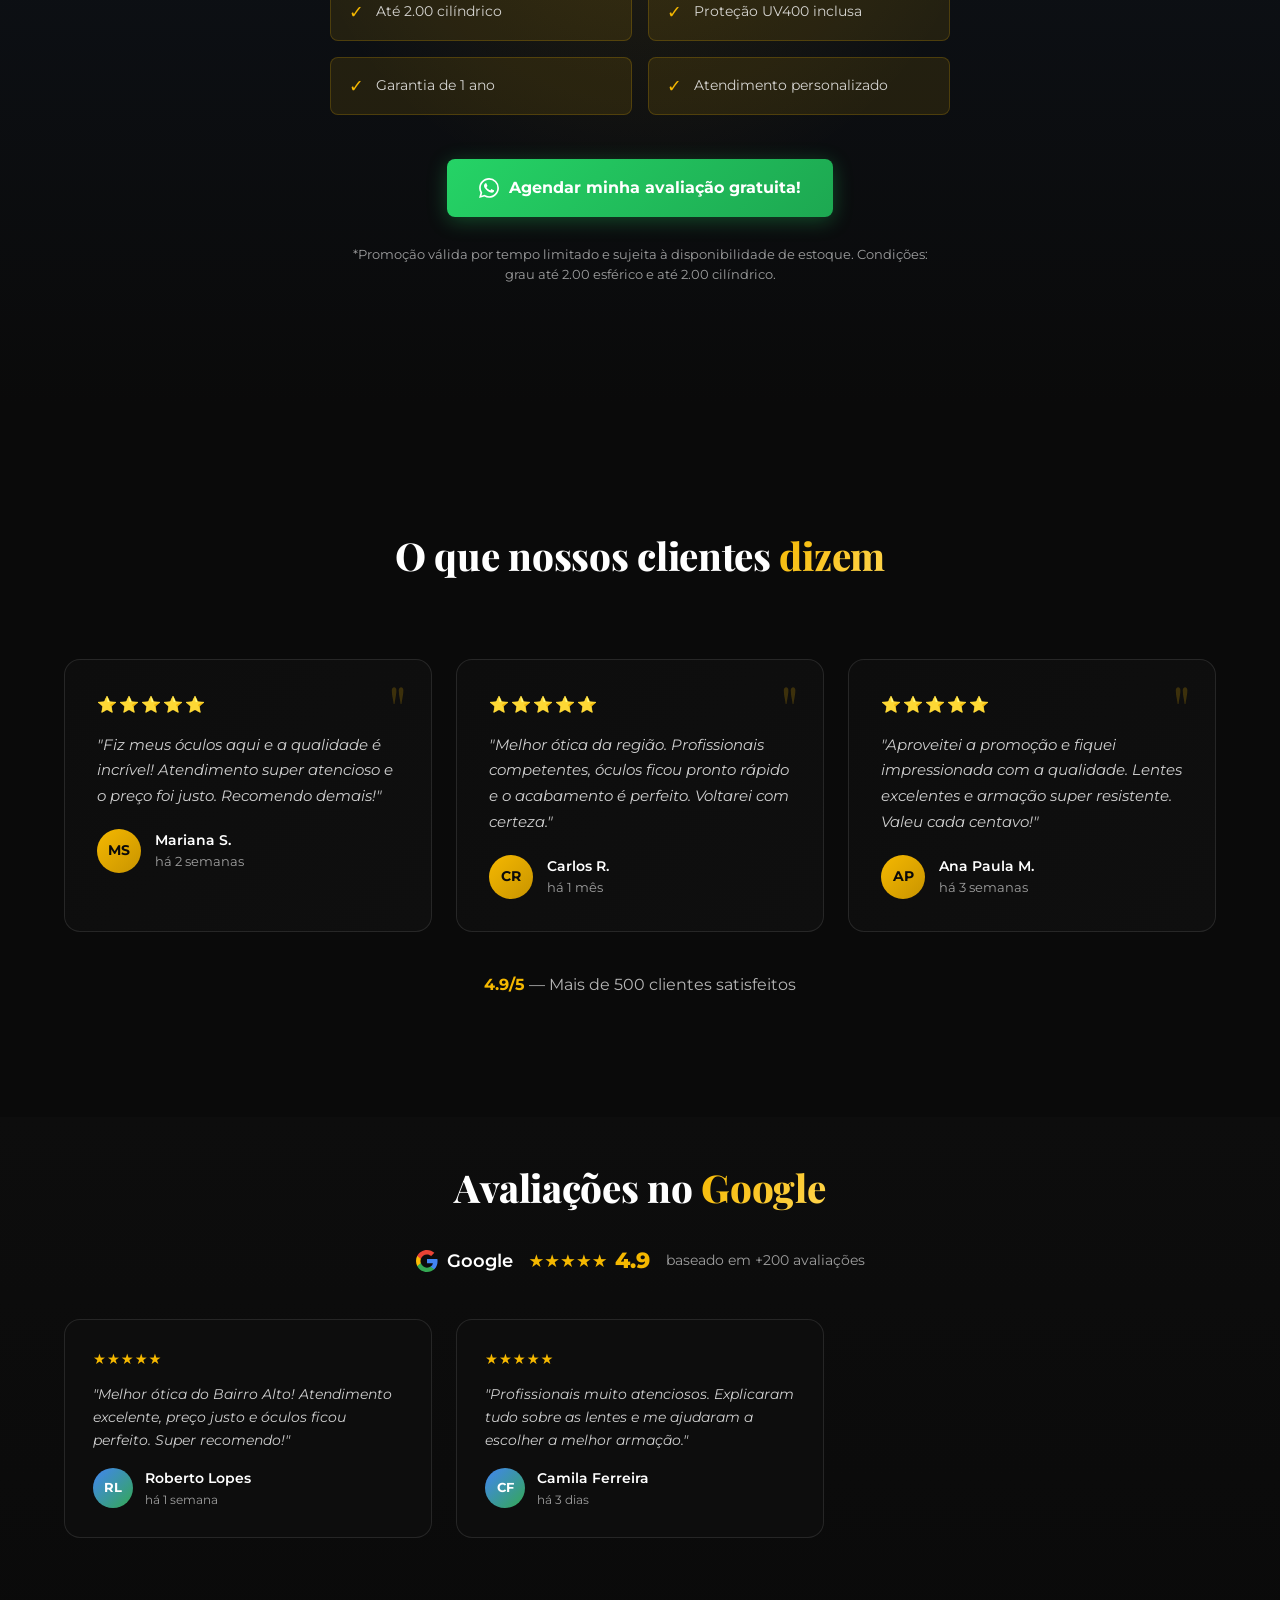
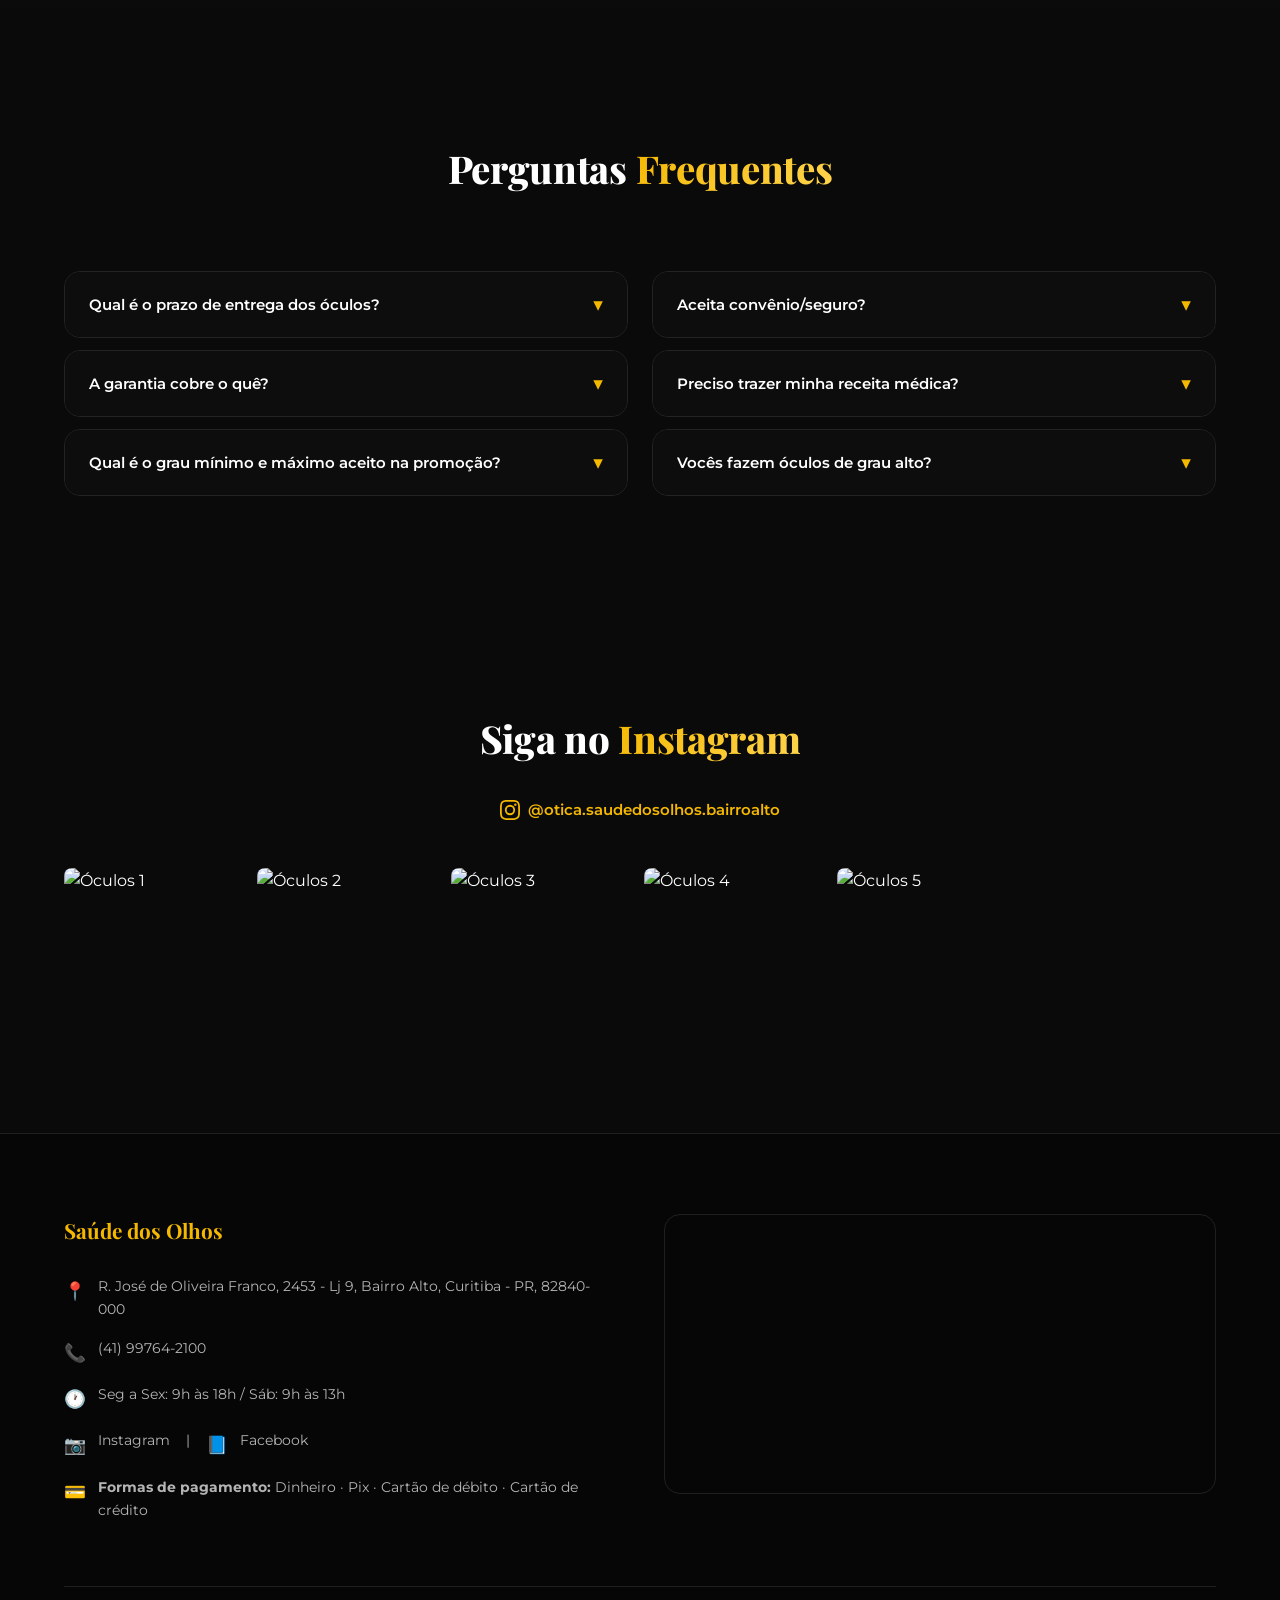
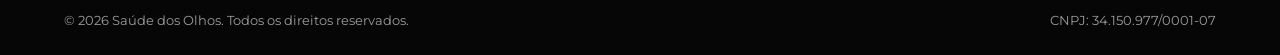
==== commit 3b4216ac: "Update FAQ: receita médica válida 2 meses" ====
--- a/index.html
+++ b/index.html
@@ -434,7 +434,7 @@
               <span class="faq-arrow">▾</span>
             </button>
             <div class="faq-answer">
-              <p>Sim, traga sua receita médica válida (emitida nos últimos 12 meses). Se não tiver, podemos orientar sobre onde fazer o exame de vista.</p>
+              <p>Sim, traga sua receita médica válida (emitida nos últimos 2 meses). Se não tiver, podemos orientar sobre onde fazer o exame de vista.</p>
             </div>
           </div>
           <div class="faq-item fade-in">
